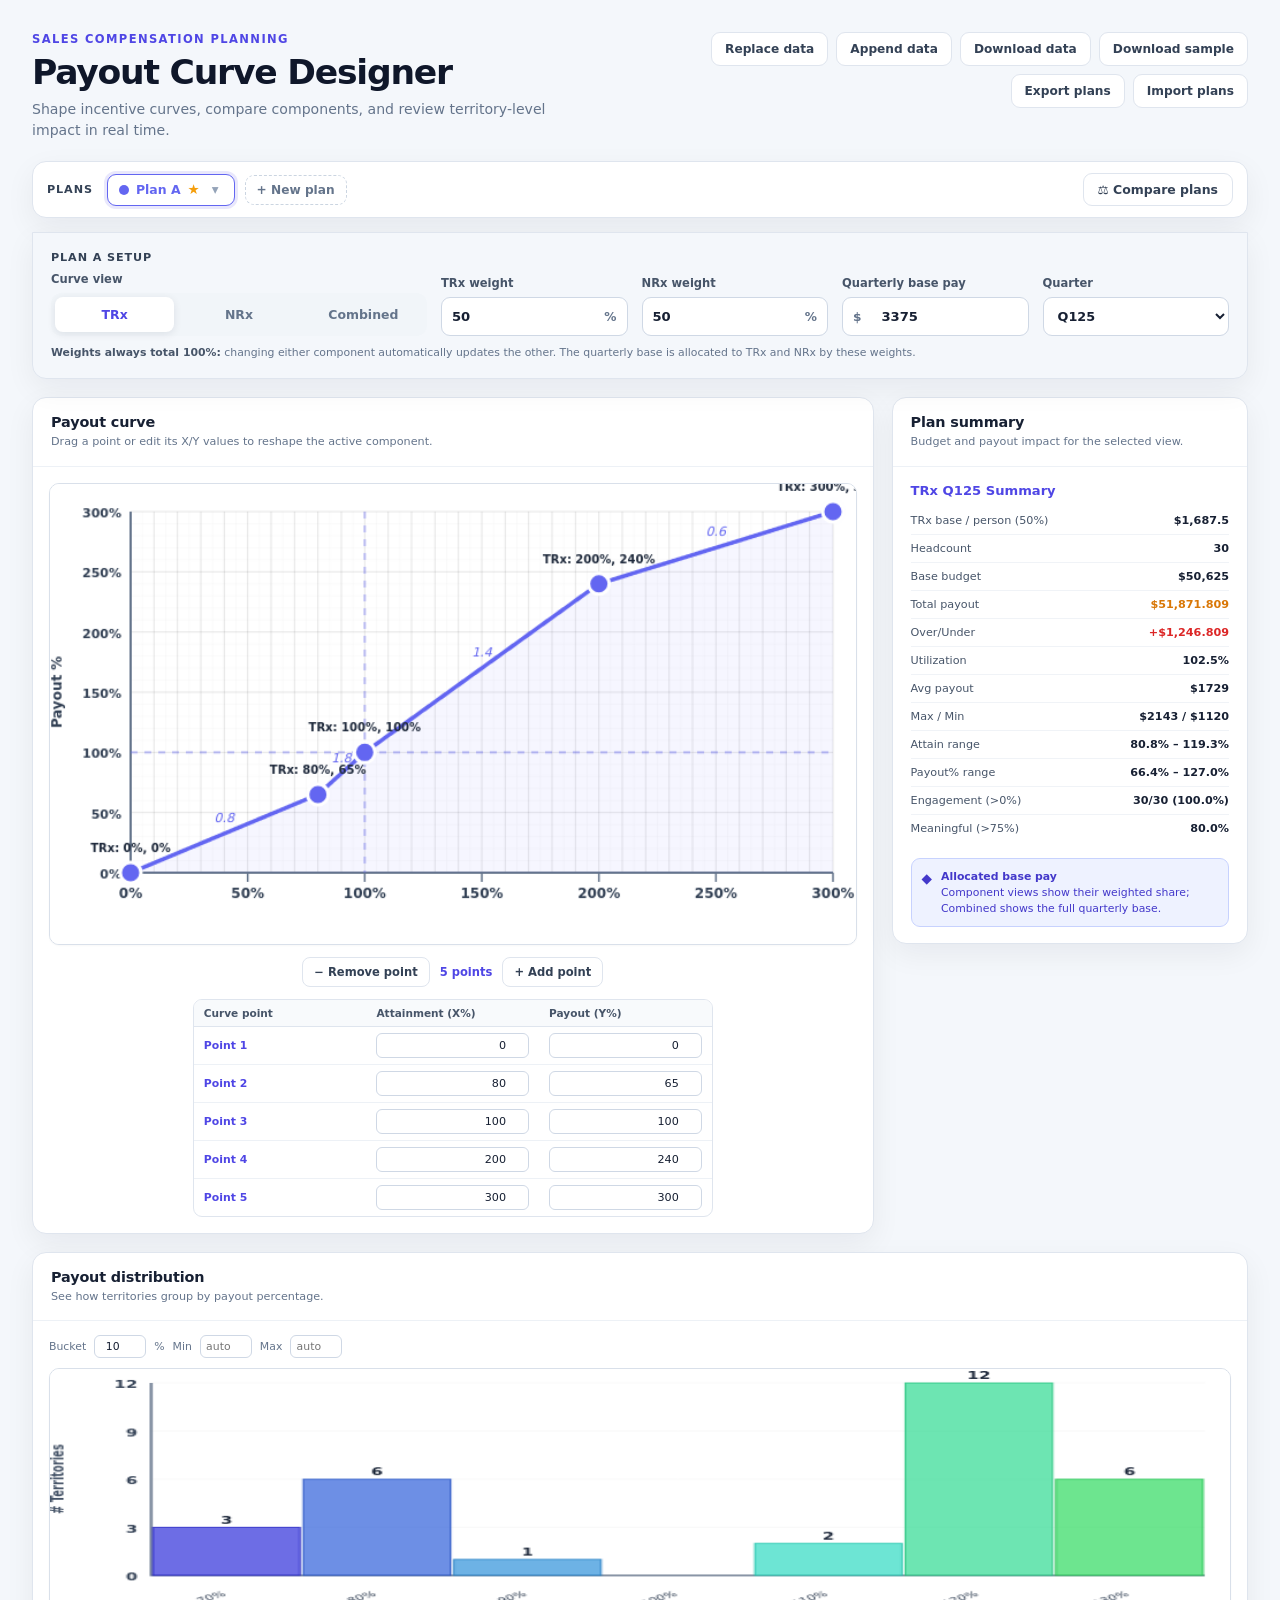
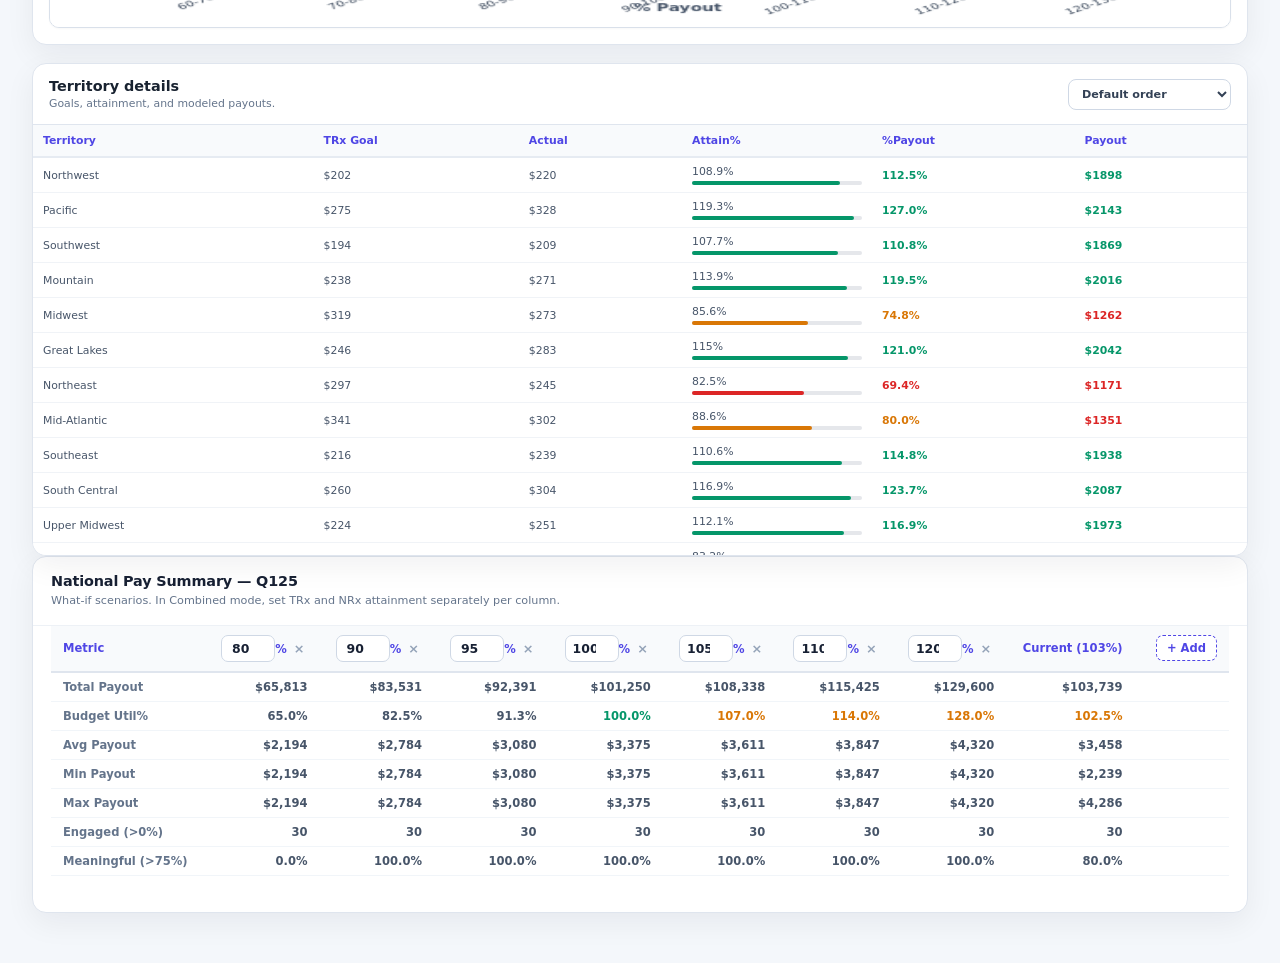
==== payout.html @ 964d9726 "Add Download data button to export current rows as TSV After adding Append data, users have no way t" ====
<!DOCTYPE html>
<html lang="en">
<head>
<meta charset="UTF-8">
<meta name="viewport" content="width=device-width, initial-scale=1.0">
<title>Sales Payout Curve</title>
<style>
  :root {
    --bg:#f4f7fb; --surface:#fff; --surface-soft:#f8fafc; --border:#dfe5ee;
    --text:#182230; --muted:#64748b; --primary:#4f46e5; --primary-dark:#4338ca;
    --primary-soft:#eef2ff; --green:#059669; --amber:#d97706; --red:#dc2626;
    --shadow:0 10px 30px rgba(15,23,42,0.06); --radius:14px;
  }
  * { margin:0; padding:0; box-sizing:border-box; }
  body { background:var(--bg); color:var(--text); font-family:Inter,ui-sans-serif,system-ui,-apple-system,sans-serif; min-height:100vh; }
  button, input, select { font:inherit; }
  button:focus-visible, input:focus-visible, select:focus-visible { outline:3px solid rgba(79,70,229,.2); outline-offset:2px; }
  .app-shell { max-width:1500px; margin:0 auto; padding:clamp(16px,2.5vw,36px); }
  .app-header { display:flex; align-items:flex-start; justify-content:space-between; gap:24px; margin-bottom:20px; }
  .eyebrow { color:var(--primary); font-size:.72rem; font-weight:800; letter-spacing:.12em; text-transform:uppercase; margin-bottom:7px; }
  h1 { color:#0f172a; font-size:clamp(1.55rem,2.7vw,2.25rem); line-height:1.1; letter-spacing:-.035em; }
  .sub { color:var(--muted); font-size:.88rem; margin-top:8px; line-height:1.5; }
  .data-actions { display:flex; align-items:center; gap:8px; flex-wrap:wrap; justify-content:flex-end; }
  .btn { border:1px solid var(--border); border-radius:9px; background:var(--surface); color:#334155; padding:9px 13px; cursor:pointer; font-size:.76rem; font-weight:700; transition:.18s ease; }
  .btn:hover { border-color:#b8c2d1; background:var(--surface-soft); transform:translateY(-1px); }
  #uploadInput { display:none; }

  .setup-card, .panel { background:var(--surface); border:1px solid var(--border); border-radius:var(--radius); box-shadow:var(--shadow); }
  .setup-card { padding:18px; margin-bottom:18px; position:sticky; top:0; z-index:100; background:var(--bg); border-radius:0 0 var(--radius) var(--radius); }
  .section-label { color:#334155; display:block; font-size:.7rem; font-weight:800; letter-spacing:.08em; text-transform:uppercase; margin-bottom:8px; }
  .setup-grid { display:grid; grid-template-columns:minmax(260px,1.25fr) repeat(4,minmax(120px,.62fr)); align-items:end; gap:14px; }
  .view-tabs { display:grid; grid-template-columns:repeat(3,1fr); gap:5px; padding:4px; border-radius:11px; background:#f1f5f9; }
  .view-tabs button { border:0; border-radius:8px; background:transparent; color:#64748b; cursor:pointer; padding:10px 12px; font-size:.78rem; font-weight:800; transition:.18s ease; }
  .view-tabs button:hover { color:#334155; background:rgba(255,255,255,.65); }
  .view-tabs button.active { background:var(--surface); color:var(--primary); box-shadow:0 2px 8px rgba(15,23,42,.09); }
  .field { display:flex; flex-direction:column; gap:7px; min-width:0; }
  .field label { color:#475569; font-size:.72rem; font-weight:700; }
  .input-shell { display:flex; align-items:center; min-height:39px; overflow:hidden; border:1px solid #cfd8e5; border-radius:9px; background:var(--surface); transition:.18s ease; }
  .input-shell:focus-within { border-color:var(--primary); box-shadow:0 0 0 3px rgba(79,70,229,.1); }
  .input-shell .prefix, .input-shell .suffix { color:#64748b; font-size:.76rem; font-weight:700; padding:0 10px; }
  .input-shell input { width:100%; min-width:0; border:0; outline:0; background:transparent; color:#172033; padding:9px 0 9px 10px; font-size:.82rem; font-weight:700; }
  .field select { min-height:39px; border:1px solid #cfd8e5; border-radius:9px; background:#fff; color:#172033; padding:8px 10px; cursor:pointer; font-size:.8rem; font-weight:700; }
  .field-hint { color:#64748b; display:block; font-size:.68rem; line-height:1.4; margin-top:9px; }
  .field-hint strong { color:#475569; }

  .workspace { display:grid; grid-template-columns:minmax(0,1.7fr) minmax(280px,.72fr); gap:18px; align-items:start; }
  .panel { overflow:hidden; }
  .panel-header { display:flex; justify-content:space-between; align-items:flex-start; gap:18px; padding:16px 18px; border-bottom:1px solid #edf1f6; }
  .panel-header h2 { color:#172033; font-size:.9rem; letter-spacing:-.01em; }
  .panel-header p { color:var(--muted); font-size:.7rem; line-height:1.4; margin-top:4px; }
  .curve-body { padding:16px; }
  canvas { border:1px solid #d9e0ea; border-radius:10px; background:#fff; display:block; width:100%; box-shadow:0 1px 2px rgba(15,23,42,.03); }
  #curve { aspect-ratio:700/400; height:auto; cursor:crosshair; }
  #histoCanvas { aspect-ratio:700/260; height:auto; min-height:260px; }
  .canvas-wrap { position:relative; }
  .dot-controls { display:flex; align-items:center; justify-content:center; gap:10px; margin-top:12px; }
  .dot-controls button { border:1px solid var(--border); border-radius:8px; background:#fff; color:#334155; cursor:pointer; padding:7px 11px; font-size:.72rem; font-weight:700; }
  .dot-controls button:hover { background:var(--surface-soft); border-color:#b8c2d1; }
  .dot-controls button:disabled { opacity:.4; cursor:not-allowed; }
  .dot-controls span { color:var(--primary); font-size:.72rem; font-weight:800; }
  .dot-inputs { max-width:520px; margin:12px auto 0; overflow:hidden; border:1px solid var(--border); border-radius:9px; }
  .points-table { width:100%; border-collapse:collapse; table-layout:fixed; white-space:normal; }
  .points-table th { position:static; border-bottom:1px solid var(--border); background:var(--surface-soft); color:#475569; padding:7px 10px; font-size:.66rem; text-align:left; }
  .points-table td { border-bottom:1px solid #edf1f6; padding:6px 10px; }
  .points-table tbody tr:last-child td { border-bottom:0; }
  .points-table tbody tr:hover td { background:#fafbff; }
  .points-table .idx { color:var(--primary); font-size:.68rem; font-weight:800; }
  .points-table input { width:100%; border:1px solid #cfd8e5; border-radius:6px; background:#fff; color:#172033; padding:5px 7px; text-align:right; font-size:.7rem; }

  .summary { padding:16px 18px; }
  .summary h3 { color:var(--primary); font-size:.82rem; margin-bottom:9px; }
  .stat-row { display:flex; justify-content:space-between; gap:16px; border-bottom:1px solid #f0f3f7; padding:7px 0; color:#475569; font-size:.7rem; }
  .stat-row:last-child { border-bottom:0; }
  .stat-row .val { color:#172033; font-weight:800; text-align:right; }
  .stat-row .val.good { color:var(--green); } .stat-row .val.warn { color:var(--amber); } .stat-row .val.bad { color:var(--red); }
  .fixed-pay-note { display:flex; gap:9px; align-items:flex-start; margin:0 18px 16px; padding:10px; border:1px solid #c7d2fe; border-radius:9px; background:var(--primary-soft); color:#4338ca; font-size:.68rem; line-height:1.45; }
  .fixed-pay-note span { font-size:.85rem; }

  .lower-grid { display:grid; grid-template-columns:1fr; gap:18px; margin-top:18px; }
  .histo-section { padding:14px 16px 16px; }
  .histo-header { display:flex; align-items:center; flex-wrap:wrap; gap:8px; margin-bottom:10px; color:var(--muted); font-size:.68rem; }
  .histo-header input { width:52px; border:1px solid #cfd8e5; border-radius:6px; background:#fff; color:#172033; padding:4px; text-align:center; font-size:.68rem; }
  .table-header-row { display:flex; align-items:center; justify-content:space-between; gap:16px; padding:14px 16px; border-bottom:1px solid var(--border); }
  .table-header-row h2 { font-size:.9rem; }
  .table-header-row p { color:var(--muted); font-size:.68rem; margin-top:3px; }
  .table-header-row select { border:1px solid #cfd8e5; border-radius:8px; background:#fff; color:#334155; cursor:pointer; padding:7px 9px; font-size:.7rem; font-weight:700; }
  .table-wrap { max-height:430px; overflow:auto; background:#fff; }
  table { width:100%; border-collapse:collapse; font-size:.68rem; white-space:nowrap; }
  th { position:sticky; top:0; z-index:1; border-bottom:2px solid #e6ebf2; background:#f8fafc; color:#4f46e5; padding:9px 10px; text-align:left; font-size:.68rem; font-weight:800; }
  td { border-bottom:1px solid #f0f3f7; color:#475569; padding:7px 10px; }
  tr:hover td { background:#f8fafc; }
  .attainment-bar { height:4px; border-radius:2px; background:#e5e7eb; margin-top:3px; }
  .attainment-fill { height:100%; border-radius:2px; transition:width .3s; }
  .att-good { background:var(--green); } .att-ok { background:var(--amber); } .att-bad { background:var(--red); }

  #hoverInfo, #histoTip { position:absolute; display:none; pointer-events:none; z-index:10; border:1px solid #6366f1; border-radius:7px; background:rgba(30,41,59,.96); color:#f1f5f9; padding:6px 10px; font-size:.68rem; line-height:1.45; }
  #hoverInfo { white-space:nowrap; }
  #histoTip { max-width:240px; }

  @media (max-width:1050px) {
    .setup-grid { grid-template-columns:repeat(4,1fr); }
    .view-field { grid-column:1/-1; }
    .workspace { grid-template-columns:1fr; }
    .summary-panel { display:grid; grid-template-columns:1fr 1fr; }
    .summary-panel .panel-header { grid-column:1/-1; }
    .fixed-pay-note { margin-top:16px; }
    .lower-grid { grid-template-columns:1fr; }
  }
  @media (max-width:700px) {
    .app-shell { padding:14px; }
    .app-header { flex-direction:column; }
    .data-actions { justify-content:flex-start; }
    .setup-grid { grid-template-columns:1fr 1fr; }
    .view-field, .base-field { grid-column:1/-1; }
    .summary-panel { display:block; }
    .panel-header { padding:14px; }
    .curve-body { padding:10px; }
    .table-header-row { align-items:flex-start; flex-direction:column; }
  }
  /* National Pay Summary */
  .nps-panel { margin-bottom:18px; }
  .nps-panel .nps-table { width:100%; border-collapse:collapse; font-size:.72rem; }
  .nps-panel .nps-table th { background:var(--surface-soft); padding:9px 12px; color:var(--primary); font-weight:800; font-size:.72rem; border-bottom:2px solid var(--border); text-align:right; white-space:nowrap; }
  .nps-panel .nps-table th:first-child { text-align:left; }
  .nps-panel .nps-table th .nps-attainment-val { width:54px; border:1px solid #cfd8e5; border-radius:7px; background:var(--surface); color:#172033; padding:5px 7px; font-size:.78rem; text-align:center; font-weight:700; }
  .nps-panel .nps-table th .nps-attainment-val:focus { outline:none; border-color:var(--primary); box-shadow:0 0 0 3px rgba(79,70,229,.1); }
  .nps-panel .nps-table th .nps-remove { background:none; border:none; color:#94a3b8; cursor:pointer; font-size:.8rem; padding:0 3px; line-height:1; }
  .nps-panel .nps-table th .nps-remove:hover { color:var(--red); }
  .nps-panel .nps-table .nps-add { border:1px dashed var(--primary); border-radius:7px; background:var(--surface); color:var(--primary); padding:5px 10px; cursor:pointer; font-size:.72rem; font-weight:800; margin-left:6px; }
  .nps-panel .nps-table .nps-add:hover { background:var(--primary-soft); }
  .nps-panel .nps-table td { padding:7px 12px; border-bottom:1px solid #f1f5f9; text-align:right; font-weight:700; font-size:.72rem; }
  .nps-panel .nps-table td:first-child { text-align:left; font-weight:700; color:var(--muted); }
  .nps-panel .nps-table tr:hover td { background:var(--surface-soft); }
  .nps-panel .nps-table .good { color:var(--green); } .nps-panel .nps-table .warn { color:var(--amber); } .nps-panel .nps-table .bad { color:var(--red); }

  /* Plans bar */
  .plans-bar { display:flex; align-items:center; justify-content:space-between; gap:14px; margin-bottom:14px; padding:11px 14px; background:var(--surface); border:1px solid var(--border); border-radius:var(--radius); box-shadow:var(--shadow); flex-wrap:wrap; }
  .plans-tabs-wrap { display:flex; align-items:center; gap:10px; flex-wrap:wrap; flex:1; min-width:0; }
  .plans-tabs-wrap > .section-label { margin:0 4px 0 0; }
  .plan-tabs { display:flex; align-items:center; gap:8px; flex-wrap:wrap; }
  .plan-tab { display:inline-flex; align-items:center; gap:7px; padding:7px 11px; border:1.5px solid var(--border); border-radius:9px; background:var(--surface); cursor:pointer; transition:.15s ease; font-size:.78rem; font-weight:700; color:#475569; position:relative; }
  .plan-tab:hover { border-color:#b8c2d1; background:var(--surface-soft); }
  .plan-tab.active { border-color:var(--plan-color, var(--primary)); color:var(--plan-color, var(--primary)); background:#fff; box-shadow:0 0 0 3px rgba(79,70,229,.12); }
  .plan-tab .plan-color-dot { display:inline-block; width:10px; height:10px; border-radius:50%; background:var(--plan-color, var(--primary)); flex-shrink:0; }
  .plan-tab .plan-baseline-badge { color:#f59e0b; font-size:.85rem; line-height:1; margin-right:1px; }
  .plan-tab .plan-menu-btn { border:0; background:transparent; color:#94a3b8; cursor:pointer; padding:1px 4px; font-size:.85rem; line-height:1; border-radius:4px; }
  .plan-tab .plan-menu-btn:hover { color:#334155; background:rgba(0,0,0,0.06); }
  .btn-add-plan { padding:7px 11px; border:1.5px dashed #cbd5e1; background:transparent; color:#64748b; border-radius:9px; cursor:pointer; font-size:.76rem; font-weight:700; transition:.15s ease; }
  .btn-add-plan:hover:not(:disabled) { border-color:var(--primary); color:var(--primary); background:var(--primary-soft); }
  .btn-add-plan:disabled { opacity:.4; cursor:not-allowed; }
  .btn-compare { display:inline-flex; align-items:center; gap:6px; padding:8px 14px; border:1.5px solid var(--border); border-radius:9px; background:var(--surface); color:#334155; cursor:pointer; font-size:.78rem; font-weight:800; transition:.15s ease; }
  .btn-compare:hover { border-color:#b8c2d1; }
  .btn-compare.active { border-color:var(--primary); color:#fff; background:var(--primary); }
  .btn-compare.active:hover { background:var(--primary-dark); }

  /* Plan menu popup */
  .plan-menu { position:absolute; min-width:180px; background:#fff; border:1px solid var(--border); border-radius:9px; box-shadow:0 12px 32px rgba(15,23,42,.18); padding:5px; z-index:200; }
  .plan-menu button { display:block; width:100%; text-align:left; border:0; background:transparent; padding:8px 11px; border-radius:6px; cursor:pointer; font-size:.76rem; font-weight:600; color:#334155; }
  .plan-menu button:hover:not(:disabled) { background:var(--primary-soft); color:var(--primary); }
  .plan-menu button:disabled { opacity:.4; cursor:not-allowed; }
  .plan-menu button.danger:hover:not(:disabled) { background:#fee2e2; color:var(--red); }

  /* Compare mode */
  body.compare-mode .dot-controls,
  body.compare-mode .dot-inputs { display:none !important; }
  body.compare-mode #curve { cursor:default; }

  /* Per-plan NPS blocks (compare mode) */
  .nps-plan-block { margin-top:14px; padding-top:14px; border-top:1px dashed #e5e7eb; }
  .nps-plan-block:first-child { margin-top:4px; padding-top:4px; border-top:0; }
  .nps-plan-title { display:flex; align-items:center; gap:8px; font-size:.8rem; font-weight:800; color:#172033; margin-bottom:8px; padding:0 2px; }
  .nps-plan-title .nps-plan-color { width:11px; height:11px; border-radius:50%; }
  .nps-plan-title .nps-plan-baseline { color:#f59e0b; font-size:.85rem; }

  .summary-multi { display:grid; gap:14px; padding:16px 18px; }
  .summary-multi.cols-2 { grid-template-columns:1fr 1fr; }
  .summary-multi.cols-3 { grid-template-columns:repeat(3,1fr); }
  .summary-card { border:1px solid var(--border); border-radius:9px; padding:12px 13px; background:var(--surface-soft); }
  .summary-card.baseline { background:#fffbeb; border-color:#fde68a; }
  .summary-card h4 { display:flex; align-items:center; gap:6px; font-size:.78rem; font-weight:800; margin-bottom:9px; color:#172033; }
  .summary-card .card-color-dot { display:inline-block; width:9px; height:9px; border-radius:50%; }
  .summary-card .baseline-mark { color:#f59e0b; font-size:.7rem; }
  .summary-card .stat-row { padding:5px 0; font-size:.66rem; gap:10px; }
  .summary-card .stat-row .val { font-size:.7rem; }
  .summary-card .delta-line { margin-top:8px; padding-top:7px; border-top:1px dashed #e5e7eb; font-size:.65rem; color:#64748b; }
  .summary-card .delta-line .delta-val { font-weight:800; }
  .summary-card .delta-line .delta-val.up { color:var(--red); }
  .summary-card .delta-line .delta-val.down { color:var(--green); }

  .histo-multiples { display:grid; gap:14px; }
  .histo-multiples.cols-2 { grid-template-columns:1fr 1fr; }
  .histo-multiples.cols-3 { grid-template-columns:repeat(3,1fr); }
  .histo-multiple { display:flex; flex-direction:column; gap:6px; }
  .histo-multiple-title { display:flex; align-items:center; gap:6px; font-size:.7rem; font-weight:800; color:#334155; }
  .histo-multiple-title .mini-dot { width:8px; height:8px; border-radius:50%; }
  .histo-multiple-title .baseline-mark { color:#f59e0b; }
  .histo-multiple canvas { width:100%; border:1px solid #d9e0ea; border-radius:8px; background:#fff; display:block; }

  .delta-cell { font-weight:800; }
  .delta-cell.up { color:var(--red); }
  .delta-cell.down { color:var(--green); }
  .delta-cell.zero { color:#94a3b8; }

  @media (max-width:900px) {
    .summary-multi.cols-3, .summary-multi.cols-2 { grid-template-columns:1fr; }
    .histo-multiples.cols-3, .histo-multiples.cols-2 { grid-template-columns:1fr; }
  }
</style>
</head>
<body>
<div class="app-shell">
  <header class="app-header">
    <div>
      <div class="eyebrow">Sales compensation planning</div>
      <h1>Payout Curve Designer</h1>
      <p class="sub">Shape incentive curves, compare components, and review territory-level impact in real time.</p>
    </div>
    <div class="data-actions" aria-label="Data actions">
      <button class="btn" onclick="document.getElementById('uploadInput').click()" title="REPLACE all current rows with the file's rows">Replace data</button>
      <button class="btn" onclick="document.getElementById('appendInput').click()" title="APPEND new rows; duplicates by territory+quarter overwrite existing">Append data</button>
      <button class="btn" onclick="downloadData()" title="Download the currently loaded territory data as TSV">Download data</button>
      <button class="btn" onclick="downloadSample()">Download sample</button>
      <button class="btn" onclick="exportAllPlans()" title="Download all plans as JSON">Export plans</button>
      <button class="btn" onclick="document.getElementById('plansImportInput').click()" title="Replace plans from a JSON file">Import plans</button>
      <input type="file" id="uploadInput" accept=".txt,.csv,.json" onchange="uploadData(event)">
      <input type="file" id="appendInput" accept=".txt,.csv,.json" onchange="uploadData(event, true)" style="display:none">
      <input type="file" id="plansImportInput" accept=".json" onchange="importAllPlans(event)" style="display:none">
    </div>
  </header>

  <section class="plans-bar" aria-label="Plans">
    <div class="plans-tabs-wrap">
      <span class="section-label">Plans</span>
      <div class="plan-tabs" id="planTabs" role="tablist"></div>
      <button id="addPlanBtn" class="btn-add-plan" onclick="addPlan()">+ New plan</button>
    </div>
    <div class="plans-actions">
      <button id="compareBtn" class="btn-compare" onclick="toggleCompare()" aria-pressed="false">⚖ Compare plans</button>
    </div>
  </section>

  <section class="setup-card" aria-labelledby="setupHeading">
    <span class="section-label" id="setupHeading">Plan setup</span>
    <div class="setup-grid">
      <div class="field view-field">
        <label>Curve view</label>
        <div class="view-tabs" role="tablist" aria-label="Curve component">
          <button id="btnTRx" class="active" role="tab" aria-selected="true" onclick="setComponent('trx')">TRx</button>
          <button id="btnNRx" role="tab" aria-selected="false" onclick="setComponent('nrx')">NRx</button>
          <button id="btnCombined" role="tab" aria-selected="false" onclick="setComponent('combined')">Combined</button>
        </div>
      </div>
      <div class="field">
        <label for="trxWeight">TRx weight</label>
        <div class="input-shell"><input type="number" id="trxWeight" value="50" min="0" max="100" step="1" oninput="syncComponentWeights('trx')"><span class="suffix">%</span></div>
      </div>
      <div class="field">
        <label for="nrxWeight">NRx weight</label>
        <div class="input-shell"><input type="number" id="nrxWeight" value="50" min="0" max="100" step="1" oninput="syncComponentWeights('nrx')"><span class="suffix">%</span></div>
      </div>
      <div class="field base-field">
        <label for="basePay">Quarterly base pay</label>
        <div class="input-shell"><span class="prefix">$</span><input type="number" id="basePay" value="3375" min="0" step="100" onchange="onBasePayChange()"></div>
      </div>
      <div class="field">
        <label for="quarterSelect">Quarter</label>
        <select id="quarterSelect" onchange="renderAll()">
          <option value="Q125">Q1 2025</option><option value="Q225">Q2 2025</option>
          <option value="Q325">Q3 2025</option><option value="Q425">Q4 2025</option>
        </select>
      </div>
    </div>
    <span class="field-hint"><strong>Weights always total 100%:</strong> changing either component automatically updates the other. The quarterly base is allocated to TRx and NRx by these weights.</span>
  </section>

  <main>
    <div class="workspace">
      <section class="panel" aria-labelledby="curveHeading">
        <div class="panel-header">
          <div><h2 id="curveHeading">Payout curve</h2><p>Drag a point or edit its X/Y values to reshape the active component.</p></div>
        </div>
        <div class="curve-body">
          <div class="canvas-wrap"><canvas id="curve" width="700" height="400"></canvas><div id="hoverInfo"></div></div>
          <div class="dot-controls">
            <button onclick="removeDot()" id="btnRemove">− Remove point</button>
            <span id="dotCount">5 points</span>
            <button onclick="addDot()" id="btnAdd">+ Add point</button>
          </div>
          <div class="dot-inputs" id="dotInputs"></div>
        </div>
      </section>

      <aside class="panel summary-panel" aria-labelledby="summaryHeading">
        <div class="panel-header"><div><h2 id="summaryHeading">Plan summary</h2><p>Budget and payout impact for the selected view.</p></div></div>
        <div class="summary" id="summary"></div>
        <div class="fixed-pay-note"><span>◆</span><div><strong>Allocated base pay</strong><br>Component views show their weighted share; Combined shows the full quarterly base.</div></div>
      </aside>
    </div>

    <div class="lower-grid">
      <section class="panel" aria-labelledby="distributionHeading">
        <div class="panel-header"><div><h2 id="distributionHeading">Payout distribution</h2><p>See how territories group by payout percentage.</p></div></div>
        <div class="histo-section">
          <div class="histo-header">
            <span>Bucket</span><input type="number" id="bucketSize" value="10" min="1" max="50" step="1" onchange="drawHistogram()"><span>%</span>
            <span>Min</span><input type="number" id="hMin" value="" min="0" max="300" step="5" onchange="drawHistogram()" placeholder="auto">
            <span>Max</span><input type="number" id="hMax" value="" min="0" max="300" step="5" onchange="drawHistogram()" placeholder="auto">
          </div>
          <div class="histo-canvas-area" style="position:relative">
            <div id="histoContainer"><canvas id="histoCanvas" width="700" height="260"></canvas></div>
            <div id="histoTip"></div>
          </div>
        </div>
      </section>

      <section class="panel" aria-labelledby="territoryHeading">
        <div class="table-header-row">
          <div><h2 id="territoryHeading">Territory details</h2><p>Goals, attainment, and modeled payouts.</p></div>
          <select id="payoutSort" aria-label="Sort territories" onchange="applySort()">
            <option value="">Default order</option><option value="desc">Payout: high to low</option><option value="asc">Payout: low to high</option>
          </select>
        </div>
        <div class="table-wrap"><table><thead id="thead"></thead><tbody id="tbody"></tbody></table></div>
      </section>
    </div>
  </main>

  <section class="panel nps-panel" id="npsSection" style="display:none" aria-labelledby="npsHeading">
    <div class="panel-header"><div><h2 id="npsHeading">National Pay Summary — <span id="npsQuarter"></span></h2><p>What-if scenarios. In Combined mode, set TRx and NRx attainment separately per column.</p></div></div>
    <div style="overflow-x:auto;padding:0 18px 18px"><table class="nps-table" id="npsTable"></table></div>
    <div id="npsMulti" style="padding:0 18px 18px"></div>
  </section>
</div>

<script>
// ── Data ──
let quarterlyData = []; // [{territory, quarter, trxGoal, trxActual, nrxGoal, nrxActual}]
let payoutSortState = '';
let componentMode = 'trx';
let compareMode = false;

const MAX_X = 300, MAX_Y = 300;
const BASE_ANNUAL = 13500;
const DEFAULT_BASE_PAY_Q = BASE_ANNUAL / 4;
const STORAGE_KEY = 'pharma-payout-plans-v1';
const MAX_PLANS = 3;
const PLAN_COLORS = ['#6366f1', '#0ea5e9', '#f59e0b'];

// ── Plans data model ──
// Each plan: { id, name, color, trxPoints, nrxPoints, trxWeight, nrxWeight, basePay }
let plans = [];
let activePlanId = null;
let baselinePlanId = null;

function uid() { return 'p_' + Math.random().toString(36).slice(2, 9); }

function defaultTrxPoints() {
  return [{x:0,y:0},{x:80,y:65},{x:100,y:100},{x:200,y:240},{x:300,y:300}];
}
function defaultNrxPoints() {
  return [{x:0,y:0},{x:80,y:55},{x:100,y:100},{x:200,y:250},{x:300,y:300}];
}
function clonePoints(pts) { return pts.map(p => ({x:p.x, y:p.y})); }

function createPlan(name, colorIdx, template) {
  return {
    id: uid(),
    name,
    color: PLAN_COLORS[colorIdx % PLAN_COLORS.length],
    trxPoints: template ? clonePoints(template.trxPoints) : defaultTrxPoints(),
    nrxPoints: template ? clonePoints(template.nrxPoints) : defaultNrxPoints(),
    trxWeight: template ? template.trxWeight : 50,
    nrxWeight: template ? template.nrxWeight : 50,
    basePay:   template ? template.basePay   : 3375
  };
}

function getActivePlan() { return plans.find(p => p.id === activePlanId) || plans[0]; }
function getPlanById(id) { return plans.find(p => p.id === id); }
function getBaselinePlan() { return plans.find(p => p.id === baselinePlanId) || plans[0]; }
function getDisplayPlans() { return compareMode ? plans : [getActivePlan()]; }

// ── Persistence ──
function savePlans() {
  try {
    localStorage.setItem(STORAGE_KEY, JSON.stringify({
      version: 1,
      plans, activePlanId, baselinePlanId, compareMode, componentMode
    }));
  } catch (e) { /* localStorage may be disabled or full — ignore */ }
}
function loadPlans() {
  try {
    const raw = localStorage.getItem(STORAGE_KEY);
    if (!raw) return false;
    const data = JSON.parse(raw);
    if (!data.plans || !Array.isArray(data.plans) || !data.plans.length) return false;
    plans = data.plans.slice(0, MAX_PLANS).map((p, i) => ({
      id: p.id || uid(),
      name: typeof p.name === 'string' ? p.name : 'Plan ' + String.fromCharCode(65 + i),
      color: p.color || PLAN_COLORS[i % PLAN_COLORS.length],
      trxPoints: Array.isArray(p.trxPoints) && p.trxPoints.length >= 2 ? clonePoints(p.trxPoints) : defaultTrxPoints(),
      nrxPoints: Array.isArray(p.nrxPoints) && p.nrxPoints.length >= 2 ? clonePoints(p.nrxPoints) : defaultNrxPoints(),
      trxWeight: Number.isFinite(p.trxWeight) ? p.trxWeight : 50,
      nrxWeight: Number.isFinite(p.nrxWeight) ? p.nrxWeight : 50,
      basePay:   Number.isFinite(p.basePay)   ? p.basePay   : 3375
    }));
    activePlanId = getPlanById(data.activePlanId) ? data.activePlanId : plans[0].id;
    baselinePlanId = getPlanById(data.baselinePlanId) ? data.baselinePlanId : plans[0].id;
    compareMode = !!data.compareMode;
    if (typeof data.componentMode === 'string' && ['trx','nrx','combined'].includes(data.componentMode)) {
      componentMode = data.componentMode;
    }
    return true;
  } catch (e) { return false; }
}

// ── Plan operations ──
function addPlan() {
  if (plans.length >= MAX_PLANS) return;
  const next = String.fromCharCode(65 + plans.length);
  const newPlan = createPlan('Plan ' + next, plans.length, getActivePlan());
  plans.push(newPlan);
  activePlanId = newPlan.id;
  syncInputsFromActivePlan();
  renderPlanTabs();
  applyComponentTabState();
  updateUI();
  savePlans();
}

function deletePlan(id) {
  if (plans.length <= 1) return;
  const plan = getPlanById(id);
  if (!plan) return;
  if (!confirm('Delete "' + plan.name + '"? This cannot be undone.')) return;
  plans = plans.filter(p => p.id !== id);
  if (activePlanId === id) activePlanId = plans[0].id;
  if (baselinePlanId === id) baselinePlanId = plans[0].id;
  syncInputsFromActivePlan();
  renderPlanTabs();
  updateUI();
  savePlans();
}

function renamePlan(id) {
  const plan = getPlanById(id);
  if (!plan) return;
  const name = prompt('Rename plan', plan.name);
  if (!name || !name.trim()) return;
  plan.name = name.trim().slice(0, 30);
  renderPlanTabs();
  updateUI();
  savePlans();
}

function setBaselinePlan(id) {
  if (!getPlanById(id)) return;
  baselinePlanId = id;
  renderPlanTabs();
  if (compareMode) updateUI();
  savePlans();
}

function setActivePlan(id) {
  if (!getPlanById(id) || id === activePlanId) {
    if (id === activePlanId) renderPlanTabs();
    return;
  }
  activePlanId = id;
  syncInputsFromActivePlan();
  renderPlanTabs();
  updateUI();
  savePlans();
}

function toggleCompare() {
  if (plans.length < 2 && !compareMode) {
    alert('Add at least 2 plans to compare.');
    return;
  }
  compareMode = !compareMode;
  document.body.classList.toggle('compare-mode', compareMode);
  const btn = document.getElementById('compareBtn');
  btn.classList.toggle('active', compareMode);
  btn.setAttribute('aria-pressed', String(compareMode));
  btn.textContent = compareMode ? '⚖ Exit compare' : '⚖ Compare plans';
  updateUI();
  savePlans();
}

function syncInputsFromActivePlan() {
  const p = getActivePlan();
  document.getElementById('trxWeight').value = p.trxWeight;
  document.getElementById('nrxWeight').value = p.nrxWeight;
  document.getElementById('basePay').value = p.basePay;
  document.getElementById('setupHeading').textContent = p.name + ' setup';
}

function persistInputsToActivePlan() {
  const p = getActivePlan();
  const t = Number(document.getElementById('trxWeight').value);
  const n = Number(document.getElementById('nrxWeight').value);
  const b = Number(document.getElementById('basePay').value);
  if (Number.isFinite(t)) p.trxWeight = Math.min(100, Math.max(0, t));
  if (Number.isFinite(n)) p.nrxWeight = Math.min(100, Math.max(0, n));
  if (Number.isFinite(b) && b >= 0) p.basePay = b;
}

function escapeHtml(s) { return String(s).replace(/[&<>"']/g, m => ({'&':'&amp;','<':'&lt;','>':'&gt;','"':'&quot;',"'":'&#39;'}[m])); }

function renderPlanTabs() {
  const wrap = document.getElementById('planTabs');
  if (!wrap) return;
  wrap.innerHTML = plans.map(p => `
    <div class="plan-tab ${p.id === activePlanId ? 'active' : ''}" 
         style="--plan-color:${p.color}"
         role="tab" aria-selected="${p.id === activePlanId}"
         onclick="setActivePlan('${p.id}')">
      <span class="plan-color-dot"></span>
      <span class="plan-name">${escapeHtml(p.name)}</span>
      ${p.id === baselinePlanId ? '<span class="plan-baseline-badge" title="Baseline plan">★</span>' : ''}
      <button class="plan-menu-btn" aria-label="Plan options" onclick="event.stopPropagation();showPlanMenu('${p.id}', this)">▾</button>
    </div>
  `).join('');
  document.getElementById('addPlanBtn').disabled = plans.length >= MAX_PLANS;
  const compareBtn = document.getElementById('compareBtn');
  if (compareBtn) compareBtn.disabled = plans.length < 2 && !compareMode;
}

function showPlanMenu(planId, btn) {
  closePlanMenu();
  const plan = getPlanById(planId);
  if (!plan) return;
  const menu = document.createElement('div');
  menu.className = 'plan-menu';
  const isBaseline = planId === baselinePlanId;
  const canDelete = plans.length > 1;
  menu.innerHTML = `
    <button onclick="renamePlan('${planId}');closePlanMenu()">Rename…</button>
    <button onclick="setBaselinePlan('${planId}');closePlanMenu()" ${isBaseline ? 'disabled' : ''}>${isBaseline ? '★ Baseline' : 'Set as baseline'}</button>
    <button onclick="deletePlan('${planId}');closePlanMenu()" class="danger" ${canDelete ? '' : 'disabled'}>Delete plan</button>
  `;
  document.body.appendChild(menu);
  const rect = btn.getBoundingClientRect();
  menu.style.left = (rect.left + window.scrollX - 120) + 'px';
  menu.style.top  = (rect.bottom + window.scrollY + 4) + 'px';
  setTimeout(() => document.addEventListener('click', closePlanMenu, { once: true }), 0);
}

function closePlanMenu() {
  document.querySelectorAll('.plan-menu').forEach(m => m.remove());
}

function applyComponentTabState() {
  document.getElementById('btnTRx').className = componentMode === 'trx' ? 'active' : '';
  document.getElementById('btnNRx').className = componentMode === 'nrx' ? 'active' : '';
  document.getElementById('btnCombined').className = componentMode === 'combined' ? 'active' : '';
  const ids = {trx:'btnTRx', nrx:'btnNRx', combined:'btnCombined'};
  Object.entries(ids).forEach(([m, id]) => {
    document.getElementById(id).setAttribute('aria-selected', String(m === componentMode));
  });
}

function getEffectiveBasePay() {
  const value = Number(document.getElementById('basePay').value);
  return Number.isFinite(value) && value >= 0 ? value : DEFAULT_BASE_PAY_Q;
}

function getComponentWeight(id) {
  const value = Number(document.getElementById(id).value);
  return Number.isFinite(value) ? Math.min(100, Math.max(0, value)) / 100 : 0.5;
}

function onBasePayChange() {
  persistInputsToActivePlan();
  savePlans();
  renderAll();
}

function syncComponentWeights(changedComponent) {
  const changedInput = document.getElementById(changedComponent + 'Weight');
  if (changedInput.value === '') return;
  const changedWeight = Math.min(100, Math.max(0, Number(changedInput.value)));
  if (!Number.isFinite(changedWeight)) return;
  const otherInput = document.getElementById(changedComponent === 'trx' ? 'nrxWeight' : 'trxWeight');
  changedInput.value = changedWeight;
  otherInput.value = 100 - changedWeight;
  persistInputsToActivePlan();
  savePlans();
  renderAll();
}
function seededRandom(seed) {
  let s = seed;
  return function() { s = (s * 16807 + 0) % 2147483647; return (s - 1) / 2147483646; };
}

function generateFallbackData() {
  const names = ['Northwest','Pacific','Southwest','Mountain','Midwest','Great Lakes','Northeast','Mid-Atlantic','Southeast','South Central','Upper Midwest','New England','Plains','Rockies','Gulf Coast','Central Valley','Cascadia','Sunbelt','Rust Belt','Tidewater','Delta','Heartland','Coastal','Frontier','Bay Area','Capital','Lone Star','Bluegrass','Evergreen','Appalachia'];
  const quarters = ['Q125','Q225','Q325','Q425'];
  const out = [];
  names.forEach((name,i) => {
    const rng = seededRandom(i * 137 + 500);
    const baseGoal = 800 + rng() * 800;
    quarters.forEach((q,qIdx) => {
      const qw = [0.22,0.24,0.27,0.27][qIdx];
      const trxGoal = Math.round(baseGoal * qw);
      const trxActual = Math.round(trxGoal * (0.8 + rng() * 0.4));
      const nrxGoal = Math.round(baseGoal * qw * (0.7 + rng() * 0.5));
      const nrxActual = Math.round(nrxGoal * (0.75 + rng() * 0.5));
      out.push({ territory:name, quarter:q, trxGoal, trxActual, nrxGoal, nrxActual });
    });
  });
  return out;
}

// Load territory data; render once data is in.
fetch('./territories.json').then(r=>r.json()).then(territories=>{
  quarterlyData = [];
  const quarters = ['Q125','Q225','Q325','Q425'];
  territories.forEach((t,i) => {
    const rng = seededRandom(t.goal * 100 + i + 500);
    const qWeights = [0.22, 0.24, 0.27, 0.27];
    quarters.forEach((q,qIdx) => {
      const trxGoal = Math.round(t.goal * qWeights[qIdx]);
      const trxActual = Math.round(trxGoal * (0.8 + rng() * 0.4));
      const nrxGoal = Math.round(t.goal * qWeights[qIdx] * (0.7 + rng() * 0.5));
      const nrxActual = Math.round(nrxGoal * (0.75 + rng() * 0.5));
      quarterlyData.push({ territory:t.territory, quarter:q, trxGoal, trxActual, nrxGoal, nrxActual });
    });
  });
  updateUI();
}).catch(() => {
  quarterlyData = generateFallbackData();
  updateUI();
});

function bootApp() {
  const restored = loadPlans();
  if (!restored) {
    plans = [createPlan('Plan A', 0)];
    activePlanId = plans[0].id;
    baselinePlanId = plans[0].id;
  }
  if (compareMode) {
    document.body.classList.add('compare-mode');
    const btn = document.getElementById('compareBtn');
    btn.classList.add('active');
    btn.setAttribute('aria-pressed', 'true');
    btn.textContent = '⚖ Exit compare';
  }
  syncInputsFromActivePlan();
  applyComponentTabState();
  renderPlanTabs();
  drawCurve();
  buildInputs();
}

// ── Canvas ──
const canvas = document.getElementById('curve');
const ctx = canvas.getContext('2d');
const hoverInfo = document.getElementById('hoverInfo');
const W=700, H=400;
const dpr = Math.min(window.devicePixelRatio || 1, 2);
canvas.width = W * dpr; canvas.height = H * dpr; ctx.scale(dpr, dpr);
let dragging = -1;
let draggingSet = null; // 'trx' | 'nrx'
const PAD = {l:70, r:20, t:24, b:62};
const PW = W-PAD.l-PAD.r, PH = H-PAD.t-PAD.b;

function toScreen(p) { return {x:PAD.l+(p.x/MAX_X)*PW, y:PAD.t+PH-(p.y/MAX_Y)*PH}; }
function toWorld(s) { return {x:((s.x-PAD.l)/PW)*MAX_X, y:(1-(s.y-PAD.t)/PH)*MAX_Y}; }

function activePoints() {
  const p = getActivePlan();
  return componentMode === 'nrx' ? p.nrxPoints : p.trxPoints;
}

function addDot() {
  if (compareMode) return;
  const pts = activePoints();
  let maxGap = 0, bestIdx = 0;
  for (let i = 0; i < pts.length - 1; i++) {
    const gap = pts[i+1].x - pts[i].x;
    if (gap > maxGap) { maxGap = gap; bestIdx = i; }
  }
  const newX = Math.round((pts[bestIdx].x + pts[bestIdx+1].x) / 2);
  const newY = Math.round((pts[bestIdx].y + pts[bestIdx+1].y) / 2);
  pts.splice(bestIdx + 1, 0, {x: newX, y: newY});
  savePlans();
  updateUI();
}

function removeDot() {
  if (compareMode) return;
  const pts = activePoints();
  if (pts.length <= 2) return;
  const mid = Math.floor((pts.length - 1) / 2);
  pts.splice(mid, 1);
  savePlans();
  updateUI();
}

function updateDotFromInput(idx, field, value) {
  const pts = activePoints();
  const v = parseFloat(value);
  if (isNaN(v)) return;
  let clamped = Math.round(v);
  if (field === 'x') {
    clamped = Math.max(0, Math.min(MAX_X, clamped));
    if (idx > 0 && clamped <= pts[idx-1].x) clamped = pts[idx-1].x + 1;
    if (idx < pts.length-1 && clamped >= pts[idx+1].x) clamped = pts[idx+1].x - 1;
    pts[idx].x = clamped;
  } else {
    clamped = Math.max(0, Math.min(MAX_Y, clamped));
    pts[idx].y = clamped;
  }
  savePlans();
  drawCurve(); renderAll(); buildInputs();
}

function buildInputs() {
  const pts = activePoints();
  const rows = pts.map((p,i) => `
    <tr>
      <td><span class="idx">Point ${i + 1}</span></td>
      <td><input aria-label="Point ${i + 1} attainment" type="number" min="0" max="${MAX_X}" value="${p.x}" onchange="updateDotFromInput(${i},'x',this.value)" step="1"></td>
      <td><input aria-label="Point ${i + 1} payout" type="number" min="0" max="${MAX_Y}" value="${p.y}" onchange="updateDotFromInput(${i},'y',this.value)" step="1"></td>
    </tr>
  `).join('');
  document.getElementById('dotInputs').innerHTML = `
    <table class="points-table">
      <thead><tr><th>Curve point</th><th>Attainment (X%)</th><th>Payout (Y%)</th></tr></thead>
      <tbody>${rows}</tbody>
    </table>`;
}

function updateUI() {
  const pts = activePoints();
  document.getElementById('dotCount').textContent = pts.length + ' points';
  document.getElementById('btnRemove').disabled = pts.length <= 2 || compareMode;
  document.getElementById('btnAdd').disabled = compareMode;
  buildInputs();
  drawCurve(); renderAll();
  updateQuarterOptions();
}

function updateQuarterOptions() {
  const sel = document.getElementById('quarterSelect');
  const cur = sel.value;
  const quarters = [...new Set(quarterlyData.map(d=>d.quarter))].sort();
  if (!quarters.length) return;
  sel.innerHTML = quarters.map(q=>`<option value="${q}">${q}</option>`).join('');
  if (quarters.includes(cur)) sel.value = cur;
}

function setComponent(mode) {
  componentMode = mode;
  applyComponentTabState();
  savePlans();
  updateUI();
}

function applySort() {
  payoutSortState = document.getElementById('payoutSort').value;
  renderAll();
}

// ── Interpolation ──
function interpolatePts(pts, x) {
  if(x <= pts[0].x) return pts[0].y;
  if(x >= pts[pts.length-1].x) return pts[pts.length-1].y;
  for(let i=0;i<pts.length-1;i++) {
    if(x >= pts[i].x && x <= pts[i+1].x) {
      const t = (x-pts[i].x)/(pts[i+1].x-pts[i].x);
      return pts[i].y + t*(pts[i+1].y-pts[i].y);
    }
  }
  return 0;
}
function trxPct(x) { return interpolatePts(getActivePlan().trxPoints, x); }
function nrxPct(x) { return interpolatePts(getActivePlan().nrxPoints, x); }
function planTrxPct(plan, x) { return interpolatePts(plan.trxPoints, x); }
function planNrxPct(plan, x) { return interpolatePts(plan.nrxPoints, x); }

function getCombinedPayout(attainment) {
  const trxW = getComponentWeight('trxWeight');
  const nrxW = getComponentWeight('nrxWeight');
  return { trx:trxPct(attainment), nrx:nrxPct(attainment), combined: trxPct(attainment)*trxW + nrxPct(attainment)*nrxW };
}

// Returns the per-plan effective payout fraction (0..n) for a given territory row.
// Uses the plan's own trx/nrx weights and curves.
function payoutFractionForPlan(plan, row, mode) {
  const trxAttain = row.trxGoal ? row.trxActual / row.trxGoal * 100 : 0;
  const nrxAttain = row.nrxGoal ? row.nrxActual / row.nrxGoal * 100 : 0;
  const trxP = planTrxPct(plan, trxAttain);
  const nrxP = planNrxPct(plan, nrxAttain);
  const trxW = (plan.trxWeight || 0) / 100;
  const nrxW = (plan.nrxWeight || 0) / 100;
  if (mode === 'nrx') return { pct: nrxP, attain: nrxAttain, trxP, nrxP, trxAttain, nrxAttain };
  if (mode === 'combined') return { pct: trxP*trxW + nrxP*nrxW, attain: (trxAttain+nrxAttain)/2, trxP, nrxP, trxAttain, nrxAttain };
  return { pct: trxP, attain: trxAttain, trxP, nrxP, trxAttain, nrxAttain };
}

function payoutAmountForPlan(plan, row, mode) {
  const f = payoutFractionForPlan(plan, row, mode);
  if (mode === 'combined') {
    return plan.basePay * (f.pct / 100);
  }
  // Component view: weighted share of base pay, like the original logic.
  const w = (mode === 'nrx' ? plan.nrxWeight : plan.trxWeight) / 100;
  return plan.basePay * w * (f.pct / 100);
}

function displayBasePayForPlan(plan, mode) {
  if (mode === 'combined') return plan.basePay;
  const w = (mode === 'nrx' ? plan.nrxWeight : plan.trxWeight) / 100;
  return plan.basePay * w;
}

// ── Draw Curve ──
function drawCurve() {
  ctx.clearRect(0,0,W,H);
  ctx.fillStyle='#fff'; ctx.fillRect(0,0,W,H);

  // Grid
  for(let i=0;i<=MAX_X;i+=5) {
    const sx = PAD.l+(i/MAX_X)*PW;
    ctx.strokeStyle = i%10===0 ? 'rgba(0,0,0,0.10)' : 'rgba(0,0,0,0.04)';
    ctx.lineWidth = i%10===0 ? 1 : 0.5;
    ctx.beginPath(); ctx.moveTo(sx,PAD.t); ctx.lineTo(sx,PAD.t+PH); ctx.stroke();
  }
  for(let i=0;i<=MAX_Y;i+=10) {
    const sy = PAD.t+PH-(i/MAX_Y)*PH;
    ctx.strokeStyle=i%50===0?'rgba(0,0,0,0.10)':'rgba(0,0,0,0.04)';
    ctx.lineWidth=i%50===0?1:0.5;
    ctx.beginPath(); ctx.moveTo(PAD.l,sy); ctx.lineTo(PAD.l+PW,sy); ctx.stroke();
  }

  // Axes
  ctx.strokeStyle='#64748b'; ctx.lineWidth=2;
  ctx.beginPath(); ctx.moveTo(PAD.l,PAD.t); ctx.lineTo(PAD.l,PAD.t+PH); ctx.lineTo(PAD.l+PW,PAD.t+PH); ctx.stroke();

  // X labels
  ctx.textAlign='center';
  for(let i=0;i<=MAX_X;i+=50) {
    const sx = PAD.l+(i/MAX_X)*PW;
    ctx.fillStyle='#334155'; ctx.font='bold 12px system-ui';
    ctx.fillText(i+'%',sx,PAD.t+PH+22);
    ctx.strokeStyle='#64748b'; ctx.lineWidth=1.5;
    ctx.beginPath(); ctx.moveTo(sx,PAD.t+PH); ctx.lineTo(sx,PAD.t+PH+8); ctx.stroke();
  }
  ctx.save(); ctx.translate(10,PAD.t+PH/2); ctx.rotate(-Math.PI/2);
  ctx.fillStyle='#334155'; ctx.font='bold 12px system-ui'; ctx.textAlign='center';
  ctx.fillText('Payout %',0,0); ctx.restore();
  ctx.textAlign='right';
  for(let i=0;i<=MAX_Y;i+=50) {
    const sy = PAD.t+PH-(i/MAX_Y)*PH;
    ctx.fillStyle='#334155'; ctx.font='bold 11px system-ui';
    ctx.fillText(i+'%',PAD.l-8,sy+5);
  }

  // 100% reference
  ctx.strokeStyle='rgba(99,102,241,0.4)'; ctx.setLineDash([6,6]); ctx.lineWidth=2;
  ctx.beginPath(); ctx.moveTo(PAD.l+(100/MAX_X)*PW,PAD.t); ctx.lineTo(PAD.l+(100/MAX_X)*PW,PAD.t+PH); ctx.stroke();
  ctx.beginPath(); ctx.moveTo(PAD.l,PAD.t+PH-(100/MAX_Y)*PH); ctx.lineTo(PAD.l+PW,PAD.t+PH-(100/MAX_Y)*PH); ctx.stroke();
  ctx.setLineDash([]);

  // Draw curves
  const showTRx = componentMode === 'trx' || componentMode === 'combined';
  const showNRx = componentMode === 'nrx' || componentMode === 'combined';

  if (compareMode) {
    // Overlay every plan's curve(s); no interactive dots.
    plans.forEach(plan => {
      const isBaseline = plan.id === baselinePlanId;
      const lineW = isBaseline ? 3.8 : 2.6;
      const dashed = !isBaseline; // make non-baseline plans dashed in combined view to disambiguate
      if (showTRx) drawCurveLine(plan.trxPoints, plan.color, 0.9, lineW, false);
      if (showNRx) drawCurveLine(plan.nrxPoints, plan.color, 0.55, lineW, dashed && componentMode === 'combined');
      // Tiny non-interactive markers
      const drawMini = (pts) => pts.forEach(p => {
        const s = toScreen(p);
        ctx.fillStyle = plan.color;
        ctx.beginPath(); ctx.arc(s.x, s.y, isBaseline ? 4.5 : 3.5, 0, Math.PI*2); ctx.fill();
        ctx.strokeStyle = '#fff'; ctx.lineWidth = 1.5; ctx.stroke();
      });
      if (showTRx) drawMini(plan.trxPoints);
      if (showNRx) drawMini(plan.nrxPoints);
    });
    drawCompareLegend();
  } else {
    const ap = getActivePlan();
    if (showTRx) drawCurveLine(ap.trxPoints, '#6366f1', componentMode==='combined'?0.85:1);
    if (showNRx) drawCurveLine(ap.nrxPoints, '#059669', componentMode==='combined'?0.85:1);
    if (showTRx) drawSlopes(ap.trxPoints, '#6366f1');
    if (showNRx) drawSlopes(ap.nrxPoints, '#059669');
    if (showTRx) drawDots(ap.trxPoints, '#6366f1', 'TRx');
    if (showNRx) drawDots(ap.nrxPoints, '#059669', 'NRx');
  }
}

function drawCompareLegend() {
  const padX = 12, padY = 10, lineH = 16;
  const items = plans.map(p => ({label: p.name + (p.id === baselinePlanId ? ' ★' : ''), color: p.color}));
  ctx.font = 'bold 11px system-ui';
  const widths = items.map(it => ctx.measureText(it.label).width);
  const boxW = Math.max(...widths) + 30;
  const boxH = padY * 2 + items.length * lineH;
  const x = PAD.l + 8, y = PAD.t + 8;
  ctx.fillStyle = 'rgba(255,255,255,0.92)';
  ctx.strokeStyle = 'rgba(15,23,42,0.12)'; ctx.lineWidth = 1;
  ctx.beginPath(); ctx.rect(x, y, boxW, boxH); ctx.fill(); ctx.stroke();
  items.forEach((it, i) => {
    const ly = y + padY + i * lineH + 8;
    ctx.fillStyle = it.color;
    ctx.beginPath(); ctx.arc(x + padX, ly - 3, 4.5, 0, Math.PI*2); ctx.fill();
    ctx.fillStyle = '#172033'; ctx.textAlign = 'left';
    ctx.fillText(it.label, x + padX + 11, ly);
  });
}

function drawCurveLine(pts, color, alpha, lineWidth, dashed) {
  ctx.globalAlpha = alpha;
  ctx.strokeStyle = color; ctx.lineWidth = lineWidth || 3.5;
  if (dashed) ctx.setLineDash([8, 5]);
  ctx.beginPath();
  for(let i=0;i<=MAX_X;i+=0.5) {
    const p = interpolatePts(pts, i);
    const s = toScreen({x:i, y:Math.min(MAX_Y,p)});
    if(i===0) ctx.moveTo(s.x,s.y); else ctx.lineTo(s.x,s.y);
  }
  ctx.stroke();
  if (dashed) ctx.setLineDash([]);
  if (!compareMode) {
    ctx.lineTo(PAD.l+PW, PAD.t+PH); ctx.lineTo(PAD.l, PAD.t+PH); ctx.closePath();
    const r=parseInt(color.slice(1,3),16), g=parseInt(color.slice(3,5),16), b=parseInt(color.slice(5,7),16);
    ctx.fillStyle = `rgba(${r},${g},${b},0.06)`; ctx.fill();
  }
  ctx.globalAlpha = 1;
}

function drawSlopes(pts, color) {
  ctx.font = 'italic 11px system-ui'; ctx.textAlign = 'center';
  for (let i = 0; i < pts.length - 1; i++) {
    const p1 = pts[i], p2 = pts[i+1];
    const dx = p2.x - p1.x, dy = p2.y - p1.y;
    const slope = dx === 0 ? 0 : dy / dx;
    const ms = toScreen({x:(p1.x+p2.x)/2, y:(p1.y+p2.y)/2});
    ms.y -= 10;
    ctx.fillStyle = color;
    ctx.fillText(slope.toFixed(1), ms.x, ms.y);
  }
}

function drawDots(pts, color, label) {
  pts.forEach((p,i) => {
    const s = toScreen(p);
    const isDrag = draggingSet === (color==='#6366f1'?'trx':'nrx') && i === dragging;
    const r=parseInt(color.slice(1,3),16), g=parseInt(color.slice(3,5),16), b=parseInt(color.slice(5,7),16);
    const grad = ctx.createRadialGradient(s.x,s.y,4,s.x,s.y,12);
    grad.addColorStop(0, isDrag ? 'rgba(217,119,6,0.3)' : `rgba(${r},${g},${b},0.25)`);
    grad.addColorStop(1,'rgba(255,255,255,0)');
    ctx.fillStyle=grad;
    ctx.beginPath(); ctx.arc(s.x,s.y,12,0,Math.PI*2); ctx.fill();
    ctx.fillStyle=isDrag?'#d97706':color;
    ctx.beginPath(); ctx.arc(s.x,s.y,9,0,Math.PI*2); ctx.fill();
    ctx.strokeStyle='#fff'; ctx.lineWidth=3; ctx.stroke();
    ctx.fillStyle='#1e293b'; ctx.font='bold 10px system-ui'; ctx.textAlign='center';
    ctx.fillText(label+': '+p.x+'%, '+Math.round(p.y)+'%',s.x,s.y-18);
  });
}

// ── Mouse / Touch ──
function findDot(sx, sy) {
  if (compareMode) return null;
  const ap = getActivePlan();
  if (componentMode === 'trx' || componentMode === 'combined') {
    for(let i=0;i<ap.trxPoints.length;i++) {
      const s=toScreen(ap.trxPoints[i]);
      if(Math.hypot(sx-s.x,sy-s.y)<12) return {set:'trx', idx:i};
    }
  }
  if (componentMode === 'nrx' || componentMode === 'combined') {
    for(let i=0;i<ap.nrxPoints.length;i++) {
      const s=toScreen(ap.nrxPoints[i]);
      if(Math.hypot(sx-s.x,sy-s.y)<12) return {set:'nrx', idx:i};
    }
  }
  return null;
}

canvas.addEventListener('mousedown', e=>{
  if (compareMode) return;
  const rect=canvas.getBoundingClientRect();
  const sx=(e.clientX-rect.left)*(W/rect.width), sy=(e.clientY-rect.top)*(H/rect.height);
  const hit = findDot(sx, sy);
  if (hit) { dragging = hit.idx; draggingSet = hit.set; drawCurve(); renderAll(); }
});
canvas.addEventListener('mousemove', e=>{
  const rect=canvas.getBoundingClientRect();
  const sx=(e.clientX-rect.left)*(W/rect.width), sy=(e.clientY-rect.top)*(H/rect.height);
  const w=toWorld({x:sx,y:sy});

  if (w.x >= 0 && w.x <= MAX_X && w.y >= 0 && w.y <= MAX_Y) {
    hoverInfo.style.display = 'block';
    hoverInfo.style.left = (e.clientX - rect.left + 18) + 'px';
    hoverInfo.style.top = (e.clientY - rect.top - 40) + 'px';
    if (compareMode) {
      // Show every plan's payout at this attainment.
      const lines = plans.map(p => {
        const tp = planTrxPct(p, w.x), np = planNrxPct(p, w.x);
        const tw = (p.trxWeight||0)/100, nw = (p.nrxWeight||0)/100;
        let v;
        if (componentMode === 'nrx') v = np.toFixed(1) + '%';
        else if (componentMode === 'combined') v = (tp*tw + np*nw).toFixed(1) + '%';
        else v = tp.toFixed(1) + '%';
        return `<span style="color:${p.color}">●</span> ${escapeHtml(p.name)}: <b>${v}</b>`;
      }).join('<br>');
      hoverInfo.innerHTML = `Attain: <b>${Math.round(w.x)}%</b><br>${lines}`;
    } else {
      const trx = trxPct(w.x), nrx = nrxPct(w.x);
      const trxW = getComponentWeight('trxWeight');
      const nrxW = getComponentWeight('nrxWeight');
      if (componentMode === 'combined') {
        hoverInfo.innerHTML = `Attain: <b>${Math.round(w.x)}%</b> &nbsp; TRx: <b style="color:#6366f1">${trx.toFixed(1)}%</b> NRx: <b style="color:#059669">${nrx.toFixed(1)}%</b> &nbsp; Comb: <b>${(trx*trxW+nrx*nrxW).toFixed(1)}%</b>`;
      } else if (componentMode === 'nrx') {
        hoverInfo.innerHTML = `Attain: <b>${Math.round(w.x)}%</b> &nbsp;→&nbsp; Payout: <b>${nrx.toFixed(1)}%</b>`;
      } else {
        hoverInfo.innerHTML = `Attain: <b>${Math.round(w.x)}%</b> &nbsp;→&nbsp; Payout: <b>${trx.toFixed(1)}%</b>`;
      }
    }
  } else {
    hoverInfo.style.display = 'none';
  }

  if (compareMode || dragging < 0 || !draggingSet) return;
  const ap = getActivePlan();
  const pts = draggingSet === 'nrx' ? ap.nrxPoints : ap.trxPoints;
  if(dragging>0) w.x=Math.max(w.x,pts[dragging-1].x+1);
  if(dragging<pts.length-1) w.x=Math.min(w.x,pts[dragging+1].x-1);
  w.x=Math.max(0,Math.min(MAX_X,w.x)); w.y=Math.max(0,Math.min(MAX_Y,w.y));
  pts[dragging].x=Math.round(w.x); pts[dragging].y=Math.round(w.y);
  drawCurve(); renderAll();
});
canvas.addEventListener('mouseup',()=>{
  if (dragging >= 0) savePlans();
  dragging=-1;draggingSet=null;drawCurve();buildInputs();
});
canvas.addEventListener('mouseleave',()=>{
  if (dragging >= 0) savePlans();
  dragging=-1;draggingSet=null;hoverInfo.style.display='none';drawCurve();
});

canvas.addEventListener('touchstart', e=>{
  if (compareMode) return;
  e.preventDefault();
  const rect=canvas.getBoundingClientRect();
  const t=e.touches[0];
  const sx=(t.clientX-rect.left)*(W/rect.width), sy=(t.clientY-rect.top)*(H/rect.height);
  const hit = findDot(sx, sy);
  if (hit) { dragging = hit.idx; draggingSet = hit.set; drawCurve(); renderAll(); }
});
canvas.addEventListener('touchmove', e=>{
  if (compareMode) return;
  e.preventDefault();
  if(dragging<0||!draggingSet)return;
  const rect=canvas.getBoundingClientRect();
  const t=e.touches[0];
  const sx=(t.clientX-rect.left)*(W/rect.width), sy=(t.clientY-rect.top)*(H/rect.height);
  const w=toWorld({x:sx,y:sy});
  const ap = getActivePlan();
  const pts = draggingSet === 'nrx' ? ap.nrxPoints : ap.trxPoints;
  if(dragging>0) w.x=Math.max(w.x,pts[dragging-1].x+1);
  if(dragging<pts.length-1) w.x=Math.min(w.x,pts[dragging+1].x-1);
  w.x=Math.max(0,Math.min(MAX_X,w.x)); w.y=Math.max(0,Math.min(MAX_Y,w.y));
  pts[dragging].x=Math.round(w.x); pts[dragging].y=Math.round(w.y);
  drawCurve(); renderAll();
});
canvas.addEventListener('touchend',()=>{
  if (dragging >= 0) savePlans();
  dragging=-1;draggingSet=null;drawCurve();buildInputs();
});

// ── Histogram ──
const histoTip = document.getElementById('histoTip');
const HPAD = {l:60, r:15, t:14, b:52};
const HPAD_MULTI = {l:42, r:10, t:10, b:46}; // tighter padding for small multiples
let histoBars = []; // accumulated bars from all canvases for tooltips

function buildEntriesForPlan(plan, qData) {
  return qData.map(d => {
    const f = payoutFractionForPlan(plan, d, componentMode);
    return { name: d.territory, pct: f.pct };
  });
}

function computeHistoRange(entriesPerPlan, bucketSize, hMinVal, hMaxVal) {
  let allPcts = [];
  entriesPerPlan.forEach(es => es.forEach(e => allPcts.push(e.pct)));
  if (!allPcts.length) allPcts = [0, 100];
  const dataMin = Math.floor(Math.min(...allPcts) / bucketSize) * bucketSize;
  const dataMax = Math.ceil(Math.max(...allPcts) / bucketSize) * bucketSize;
  const rangeMin = isNaN(hMinVal) ? dataMin : hMinVal;
  const rangeMax = isNaN(hMaxVal) ? dataMax : hMaxVal;
  const numBuckets = Math.max(1, Math.round((rangeMax - rangeMin) / bucketSize));
  const actualBW = (rangeMax - rangeMin) / numBuckets;
  return { rangeMin, rangeMax, numBuckets, actualBW };
}

function bucketize(entries, range) {
  const buckets = [];
  for (let i = 0; i < range.numBuckets; i++) {
    const lo = range.rangeMin + i * range.actualBW;
    const hi = range.rangeMin + (i + 1) * range.actualBW;
    const inB = entries.filter(e => e.pct >= lo && e.pct < hi);
    buckets.push({lo, hi, count: inB.length, territories: inB.map(e => e.name)});
  }
  return buckets;
}

// Renders one histogram into the given canvas with given dimensions.
// Returns the bars (with screen coordinates) for tooltip lookup.
function drawHistogramCanvas(canvasEl, width, height, buckets, range, opts) {
  const ctx2 = canvasEl.getContext('2d');
  const dpr = Math.min(window.devicePixelRatio || 1, 2);
  canvasEl.width = width * dpr; canvasEl.height = height * dpr;
  canvasEl.style.height = height + 'px';
  ctx2.setTransform(dpr, 0, 0, dpr, 0, 0);
  ctx2.clearRect(0,0,width,height);
  ctx2.fillStyle = '#fff'; ctx2.fillRect(0,0,width,height);

  const PAD = opts.compact ? HPAD_MULTI : HPAD;
  const PW2 = width - PAD.l - PAD.r;
  const PH2 = height - PAD.t - PAD.b;

  const maxCount = Math.max(1, ...buckets.map(b => b.count));
  const yTicks = Math.max(1, Math.ceil(maxCount / 5));
  const numBuckets = range.numBuckets;

  // Grid
  ctx2.strokeStyle = 'rgba(0,0,0,0.06)'; ctx2.lineWidth = 0.5;
  for (let i = 0; i <= maxCount; i += yTicks) {
    const sy = PAD.t + PH2 - (i / maxCount) * PH2;
    ctx2.beginPath(); ctx2.moveTo(PAD.l, sy); ctx2.lineTo(PAD.l + PW2, sy); ctx2.stroke();
  }
  // Axes
  ctx2.strokeStyle = '#64748b'; ctx2.lineWidth = 1.5;
  ctx2.beginPath(); ctx2.moveTo(PAD.l, PAD.t); ctx2.lineTo(PAD.l, PAD.t + PH2); ctx2.lineTo(PAD.l + PW2, PAD.t + PH2); ctx2.stroke();
  // Y labels
  ctx2.fillStyle = '#334155'; ctx2.font = 'bold 10px system-ui'; ctx2.textAlign = 'right';
  for (let i = 0; i <= maxCount; i += yTicks) {
    const sy = PAD.t + PH2 - (i / maxCount) * PH2;
    ctx2.fillText(i, PAD.l - 8, sy + 5);
  }
  // X labels
  const labelAngle = numBuckets > 8 ? -Math.PI/3 : -0.5;
  const labelFont = numBuckets > 12 ? '7px system-ui' : '8px system-ui';
  ctx2.fillStyle = '#334155'; ctx2.font = labelFont; ctx2.textAlign = 'right';
  const bars = [];
  for (let i = 0; i < numBuckets; i++) {
    const b = buckets[i], barW = PW2 / numBuckets, sx = PAD.l + i * barW;
    const barH = (b.count / maxCount) * PH2, sy = PAD.t + PH2 - barH;
    const hue = opts.color ? null : (240 - ((b.lo - range.rangeMin) / (range.rangeMax - range.rangeMin || 1)) * 120);
    if (opts.color) {
      ctx2.fillStyle = b.count > 0 ? hexToRgba(opts.color, 0.7) : 'rgba(0,0,0,0.02)';
    } else {
      ctx2.fillStyle = b.count > 0 ? `hsla(${hue},70%,55%,0.75)` : 'rgba(0,0,0,0.02)';
    }
    ctx2.fillRect(sx + 1, sy, barW - 2, barH);
    if (b.count > 0) {
      ctx2.strokeStyle = opts.color ? hexToRgba(opts.color, 0.9) : `hsla(${hue},70%,45%,0.8)`;
      ctx2.lineWidth = 1;
      ctx2.strokeRect(sx + 1, sy, barW - 2, barH);
    }
    bars.push({...b, screenX: sx, screenW: barW, canvas: canvasEl});
    ctx2.save();
    ctx2.translate(sx + barW/2, PAD.t + PH2 + (opts.compact ? 14 : 20));
    ctx2.rotate(labelAngle);
    ctx2.fillStyle = '#334155'; ctx2.textAlign = 'right';
    const loLabel = numBuckets <= 10 ? Math.round(b.lo) : b.lo.toFixed(1);
    const hiLabel = numBuckets <= 10 ? Math.round(b.hi) : b.hi.toFixed(1);
    ctx2.fillText(loLabel + '-' + hiLabel + '%', 0, 0);
    ctx2.restore();
  }
  // Axis titles (skip in compact mode to save space)
  if (!opts.compact) {
    ctx2.fillStyle = '#475569'; ctx2.font = 'bold 10px system-ui'; ctx2.textAlign = 'center';
    ctx2.fillText('% Payout', PAD.l + PW2/2, PAD.t + PH2 + 36);
    ctx2.save();
    ctx2.translate(8, PAD.t + PH2/2);
    ctx2.rotate(-Math.PI/2);
    ctx2.fillStyle = '#475569'; ctx2.font = 'bold 10px system-ui'; ctx2.textAlign = 'center';
    ctx2.fillText('# Territories', 0, 0);
    ctx2.restore();
  }
  // Count labels
  ctx2.fillStyle = '#1e293b'; ctx2.font = 'bold 10px system-ui'; ctx2.textAlign = 'center';
  for (let i = 0; i < numBuckets; i++) {
    const b = buckets[i];
    if (b.count > 0) {
      const barW = PW2/numBuckets, sx = PAD.l + i * barW, barH = (b.count/maxCount) * PH2, sy = PAD.t + PH2 - barH;
      ctx2.fillText(b.count, sx + barW/2, sy - 4);
    }
  }
  return bars;
}

function hexToRgba(hex, a) {
  const r = parseInt(hex.slice(1,3), 16), g = parseInt(hex.slice(3,5), 16), b = parseInt(hex.slice(5,7), 16);
  return `rgba(${r},${g},${b},${a})`;
}

function drawHistogram() {
  const container = document.getElementById('histoContainer');
  if (!container) return;
  const bucketSize = parseInt(document.getElementById('bucketSize').value) || 10;
  const quarter = document.getElementById('quarterSelect').value;
  const qData = quarterlyData.filter(d => d.quarter === quarter);
  if (!qData.length) { container.innerHTML = ''; return; }

  const hMinVal = parseInt(document.getElementById('hMin').value);
  const hMaxVal = parseInt(document.getElementById('hMax').value);

  const target = compareMode ? plans : [getActivePlan()];
  const entriesPerPlan = target.map(p => buildEntriesForPlan(p, qData));
  const range = computeHistoRange(entriesPerPlan, bucketSize, hMinVal, hMaxVal);
  histoBars = [];

  if (!compareMode) {
    container.innerHTML = '<canvas id="histoCanvas"></canvas>';
    const c = container.querySelector('canvas');
    const buckets = bucketize(entriesPerPlan[0], range);
    const bars = drawHistogramCanvas(c, 700, 260, buckets, range, { compact: false });
    histoBars = bars;
    attachHistoMouseHandler(c);
  } else {
    const cls = 'cols-' + Math.max(2, target.length);
    container.innerHTML = `<div class="histo-multiples ${cls}">${target.map(p => `
      <div class="histo-multiple">
        <div class="histo-multiple-title"><span class="mini-dot" style="background:${p.color}"></span><span>${escapeHtml(p.name)}</span>${p.id===baselinePlanId?'<span class="baseline-mark" title="Baseline">★</span>':''}</div>
        <canvas data-plan-id="${p.id}"></canvas>
      </div>`).join('')}</div>`;
    // Match each canvas's internal resolution to its on-screen size so fonts render at
    // native size (no downscale-blurring of labels). getBoundingClientRect forces layout.
    const cssH = 220;
    container.querySelectorAll('canvas').forEach((c, idx) => {
      const plan = target[idx];
      const rect = c.getBoundingClientRect();
      const cssW = Math.max(240, Math.round(rect.width || 300));
      c.style.height = cssH + 'px';
      const buckets = bucketize(entriesPerPlan[idx], range);
      const bars = drawHistogramCanvas(c, cssW, cssH, buckets, range, { compact: true, color: plan.color });
      histoBars.push(...bars.map(b => ({...b, planName: plan.name})));
      attachHistoMouseHandler(c);
    });
  }
}

function attachHistoMouseHandler(c) {
  c.addEventListener('mousemove', e => {
    const rect = c.getBoundingClientRect();
    // Convert mouse X to canvas-internal X (factor in CSS scaling and dpr)
    const dpr = window.devicePixelRatio || 1;
    const internalW = c.width / dpr;
    const sx = (e.clientX - rect.left) * (internalW / rect.width);
    const area = document.querySelector('.histo-canvas-area');
    const areaRect = area.getBoundingClientRect();
    const hit = histoBars.find(b => b.canvas === c && sx >= b.screenX && sx <= b.screenX + b.screenW);
    if (hit && hit.count > 0) {
      histoTip.style.display = 'block';
      histoTip.style.left = (e.clientX - areaRect.left + 12) + 'px';
      histoTip.style.top  = (e.clientY - areaRect.top - 10) + 'px';
      const names = hit.territories.length > 12 ? hit.territories.slice(0,12).join(', ') + '...' : hit.territories.join(', ');
      const planLabel = hit.planName ? `<b style="color:#475569">${escapeHtml(hit.planName)}</b><br>` : '';
      histoTip.innerHTML = `${planLabel}<b>${Math.round(hit.lo)}-${Math.round(hit.hi)}%</b> (${hit.count})<br>${names}`;
    } else {
      histoTip.style.display = 'none';
    }
  });
  c.addEventListener('mouseleave', () => { histoTip.style.display = 'none'; });
}

let npsAttainments = [{trx:80,nrx:80},{trx:90,nrx:90},{trx:95,nrx:95},{trx:100,nrx:100},{trx:105,nrx:105},{trx:110,nrx:110},{trx:120,nrx:120}];
function addNpsColumn(){npsAttainments.push({trx:100,nrx:100});savePlans();renderNPS();}
function removeNpsColumn(i){if(npsAttainments.length>1){npsAttainments.splice(i,1);savePlans();renderNPS();}}
function updateNpsAttainment(i,field,v){const n=parseInt(v);if(!isNaN(n)&&n>=0&&n<=300)npsAttainments[i][field]=n;savePlans();renderNPS();}

function buildNPSTableInnerHTML(plan, qData) {
  const isComb = componentMode === 'combined';
  const trxW = (plan.trxWeight || 0) / 100;
  const nrxW = (plan.nrxWeight || 0) / 100;
  const B = plan.basePay;
  const N = qData.length;
  const budget = B * N;
  const payout = (a) => {
    if (componentMode === 'nrx') return planNrxPct(plan, a.nrx);
    if (isComb) return planTrxPct(plan, a.trx) * trxW + planNrxPct(plan, a.nrx) * nrxW;
    return planTrxPct(plan, a.trx);
  };
  const sc = npsAttainments.map(a => {
    const p = payout(a), t = B * (p/100) * N;
    return { t, budgetUtil: t/budget*100, avg: B*(p/100), min: B*(p/100), max: B*(p/100), eng: p>0?N:0, mean: p>75?100:0 };
  });
  const ac = qData.map(d => {
    const ta = d.trxGoal ? d.trxActual/d.trxGoal*100 : 0;
    const na = d.nrxGoal ? d.nrxActual/d.nrxGoal*100 : 0;
    const tp = planTrxPct(plan, ta), np = planNrxPct(plan, na);
    let p, att;
    if (componentMode === 'nrx') { p = np; att = na; }
    else if (isComb) { p = tp*trxW + np*nrxW; att = (ta+na)/2; }
    else { p = tp; att = ta; }
    return { p, att, pay: B*(p/100), ta, na };
  });
  const ct = ac.reduce((s,r)=>s+r.pay, 0);
  const cps = ac.map(r=>r.p);
  const avgAttain = ac.reduce((s,r)=>s+r.att, 0) / N;
  const avgTrxAtt = ac.reduce((s,r)=>s+r.ta, 0) / N;
  const avgNrxAtt = ac.reduce((s,r)=>s+r.na, 0) / N;
  const cur = { t: ct, bu: ct/budget*100, avg: ct/N, min: Math.min(...ac.map(r=>r.pay)), max: Math.max(...ac.map(r=>r.pay)), eng: cps.filter(p=>p>0).length, mean: (cps.filter(p=>p>75).length/N*100) };
  const rs = [
    {l:'Total Payout', v:sc.map(s=>s.t), f:v=>'$'+Math.round(v).toLocaleString()},
    {l:'Budget Util%', v:sc.map(s=>s.budgetUtil), f:v=>v.toFixed(1)+'%', c:v=>v>100?'warn':(v>95?'good':'')},
    {l:'Avg Payout', v:sc.map(s=>s.avg), f:v=>'$'+Math.round(v).toLocaleString()},
    {l:'Min Payout', v:sc.map(s=>s.min), f:v=>'$'+Math.round(v).toLocaleString()},
    {l:'Max Payout', v:sc.map(s=>s.max), f:v=>'$'+Math.round(v).toLocaleString()},
    {l:'Engaged (>0%)', v:sc.map(s=>s.eng), f:v=>v.toFixed(0)},
    {l:'Meaningful (>75%)', v:sc.map(s=>s.mean), f:v=>v.toFixed(1)+'%'}
  ];
  const cv = [cur.t, cur.bu, cur.avg, cur.min, cur.max, cur.eng, cur.mean];
  let h = '<thead><tr><th>Metric</th>';
  sc.forEach((s,i) => {
    const a = npsAttainments[i];
    if (isComb) h += `<th><input type=number class=nps-attainment-val value=${a.trx} min=0 max=300 onchange="updateNpsAttainment(${i},'trx',this.value)"> T / <input type=number class=nps-attainment-val value=${a.nrx} min=0 max=300 onchange="updateNpsAttainment(${i},'nrx',this.value)"> N%`;
    else h += `<th><input type=number class=nps-attainment-val value=${componentMode==='nrx'?a.nrx:a.trx} min=0 max=300 onchange="updateNpsAttainment(${i},'${componentMode==='nrx'?'nrx':'trx'}',this.value)">%`;
    if (npsAttainments.length > 1) h += ` <button class=nps-remove onclick="removeNpsColumn(${i})" title=Remove>×</button>`;
    h += '</th>';
  });
  h += isComb ? `<th>Current (T:${Math.round(avgTrxAtt)}% N:${Math.round(avgNrxAtt)}%)</th>` : `<th>Current (${Math.round(avgAttain)}%)</th>`;
  h += `<th><button class=nps-add onclick=addNpsColumn()>+ Add</button></th></tr></thead><tbody>`;
  rs.forEach(r => {
    h += '<tr><td>'+r.l+'</td>';
    r.v.forEach(v => { const cl = r.c ? r.c(v) : ''; h += '<td class='+cl+'>'+r.f(v)+'</td>'; });
    const cv2 = cv[rs.indexOf(r)], cl2 = r.c ? r.c(cv2) : '';
    h += '<td class='+cl2+'>'+r.f(cv2)+'</td><td></td></tr>';
  });
  h += '</tbody>';
  return h;
}

function renderNPS() {
  const q = document.getElementById('quarterSelect').value;
  document.getElementById('npsQuarter').textContent = q;
  const qData = quarterlyData.filter(d => d.quarter === q);
  const section = document.getElementById('npsSection');
  if (!qData.length) { section.style.display = 'none'; return; }
  section.style.display = '';

  const singleTable = document.getElementById('npsTable');
  const multiContainer = document.getElementById('npsMulti');

  if (!compareMode) {
    singleTable.style.display = '';
    if (multiContainer) multiContainer.innerHTML = '';
    singleTable.innerHTML = buildNPSTableInnerHTML(getActivePlan(), qData);
  } else {
    singleTable.style.display = 'none';
    if (!multiContainer) return;
    multiContainer.innerHTML = plans.map(p => `
      <div class="nps-plan-block">
        <div class="nps-plan-title"><span class="nps-plan-color" style="background:${p.color}"></span><span>${escapeHtml(p.name)}</span>${p.id===baselinePlanId?'<span class="nps-plan-baseline" title="Baseline">★</span>':''}</div>
        <div style="overflow-x:auto"><table class="nps-table">${buildNPSTableInnerHTML(p, qData)}</table></div>
      </div>
    `).join('');
  }
}

// ── Compute per-plan stats for a given quarter ──
function computePlanStats(plan, qData, mode) {
  const isCombined = mode === 'combined';
  const trxW = (plan.trxWeight || 0) / 100;
  const nrxW = (plan.nrxWeight || 0) / 100;
  const activeWeight = mode === 'nrx' ? nrxW : trxW;
  const displayBasePay = isCombined ? plan.basePay : plan.basePay * activeWeight;
  const headcount = new Set(qData.map(d => d.territory)).size;
  const rows = qData.map(d => {
    const trxAttain = d.trxGoal ? parseFloat((d.trxActual/d.trxGoal*100).toFixed(1)) : 0;
    const nrxAttain = d.nrxGoal ? parseFloat((d.nrxActual/d.nrxGoal*100).toFixed(1)) : 0;
    const trxPayPct = planTrxPct(plan, trxAttain);
    const nrxPayPct = planNrxPct(plan, nrxAttain);
    const combinedPct = trxPayPct*trxW + nrxPayPct*nrxW;
    let trxPayoutAmount, nrxPayoutAmount, combinedPayout, displayPct, displayPayout;
    if (isCombined) {
      trxPayoutAmount = plan.basePay * trxW * (trxPayPct/100);
      nrxPayoutAmount = plan.basePay * nrxW * (nrxPayPct/100);
      combinedPayout = trxPayoutAmount + nrxPayoutAmount;
      displayPct = combinedPct;
      displayPayout = combinedPayout;
    } else if (mode === 'nrx') {
      displayPct = nrxPayPct;
      displayPayout = displayBasePay * (displayPct/100);
      nrxPayoutAmount = displayPayout; trxPayoutAmount = 0; combinedPayout = displayPayout;
    } else {
      displayPct = trxPayPct;
      displayPayout = displayBasePay * (displayPct/100);
      trxPayoutAmount = displayPayout; nrxPayoutAmount = 0; combinedPayout = displayPayout;
    }
    const activeAttainment = mode === 'nrx' ? nrxAttain : trxAttain;
    const attClass = activeAttainment>=100?'att-good':activeAttainment>=85?'att-ok':'att-bad';
    return {...d, trxAttain, nrxAttain, trxPayPct, nrxPayPct, combinedPct,
      trxPayout:trxPayoutAmount, nrxPayout:nrxPayoutAmount, combinedPayout,
      displayPct, displayPayout, attClass};
  });
  const totalPayout = rows.reduce((s,r)=>s+r.combinedPayout,0);
  const totalBudget = displayBasePay * headcount;
  const payouts = rows.map(r=>r.displayPayout);
  const displayPcts = rows.map(r=>r.displayPct);
  const attainmentValues = rows.map(r => mode === 'nrx' ? r.nrxAttain : mode === 'combined' ? (r.trxAttain * trxW + r.nrxAttain * nrxW) : r.trxAttain);
  return {
    plan, mode, rows, headcount, trxW, nrxW, activeWeight, displayBasePay,
    totalPayout, totalBudget, totalOver: totalPayout - totalBudget,
    avgPay: totalPayout / headcount,
    maxPay: Math.max(...payouts), minPay: Math.min(...payouts),
    minAttain: Math.min(...attainmentValues), maxAttain: Math.max(...attainmentValues),
    minPct: Math.min(...displayPcts), maxPct: Math.max(...displayPcts),
    engaged: displayPcts.filter(p=>p>0).length,
    meaningfulPct: (displayPcts.filter(p=>p>75).length / headcount) * 100,
    utilization: totalBudget > 0 ? (totalPayout / totalBudget) * 100 : 0
  };
}

// ── Render Table ──
function renderAll() {
  if (!quarterlyData.length) return;
  const quarter = document.getElementById('quarterSelect').value;
  const qData = quarterlyData.filter(d => d.quarter === quarter);
  if (!qData.length) return;

  if (compareMode) {
    renderCompareMode(qData, quarter);
  } else {
    renderSingleMode(qData, quarter);
  }
  drawHistogram();
}

function renderSingleMode(qData, quarter) {
  const plan = getActivePlan();
  // Reset multi-plan classes if switching back from compare mode
  const summaryEl = document.getElementById('summary');
  summaryEl.classList.remove('summary-multi', 'cols-2', 'cols-3');
  // Keep DOM inputs in sync with active plan in case plan was loaded from storage
  if (Number(document.getElementById('basePay').value) !== plan.basePay) {
    document.getElementById('basePay').value = plan.basePay;
  }
  const stats = computePlanStats(plan, qData, componentMode);
  const isCombined = componentMode === 'combined';
  const { rows, headcount, trxW, nrxW, displayBasePay, totalBudget, totalPayout, totalOver,
          avgPay, maxPay, minPay, minAttain, maxAttain, minPct, maxPct, engaged, meaningfulPct } = stats;

  let theadHTML;
  if (isCombined) {
    theadHTML = `<tr><th>Territory</th><th>TRx Goal</th><th>TRx Act</th><th>NRx Goal</th><th>NRx Act</th><th>TRx%</th><th>NRx%</th><th>%Payout</th><th>Payout</th></tr>`;
  } else {
    theadHTML = `<tr><th>Territory</th><th>${componentMode==='nrx'?'NRx':'TRx'} Goal</th><th>Actual</th><th>Attain%</th><th>%Payout</th><th>Payout</th></tr>`;
  }
  document.getElementById('thead').innerHTML = theadHTML;

  const sorted = rows.slice();
  if (payoutSortState==='asc') sorted.sort((a,b)=>a.displayPct-b.displayPct);
  else if (payoutSortState==='desc') sorted.sort((a,b)=>b.displayPct-a.displayPct);

  const BASE_Q = plan.basePay;
  document.getElementById('tbody').innerHTML = sorted.map(r => {
    if (isCombined) {
      return `<tr>
        <td>${r.territory}</td>
        <td>$${r.trxGoal.toLocaleString()}</td><td>$${r.trxActual.toLocaleString()}</td>
        <td>$${r.nrxGoal.toLocaleString()}</td><td>$${r.nrxActual.toLocaleString()}</td>
        <td style="color:#6366f1;font-weight:600">${r.trxPayPct.toFixed(1)}%</td>
        <td style="color:#059669;font-weight:600">${r.nrxPayPct.toFixed(1)}%</td>
        <td style="font-weight:700;color:${r.combinedPct>=100?'#059669':r.combinedPct>=70?'#d97706':'#dc2626'}">${r.combinedPct.toFixed(1)}%</td>
        <td style="font-weight:700;color:${r.combinedPayout>=BASE_Q?'#059669':'#dc2626'}">$${r.combinedPayout.toFixed(0)}</td>
      </tr>`;
    }
    const goalVal = componentMode==='nrx' ? r.nrxGoal : r.trxGoal;
    const actVal = componentMode==='nrx' ? r.nrxActual : r.trxActual;
    const attVal = componentMode==='nrx' ? r.nrxAttain : r.trxAttain;
    return `<tr>
      <td>${r.territory}</td>
      <td>$${goalVal.toLocaleString()}</td><td>$${actVal.toLocaleString()}</td>
      <td>${attVal}%<div class="attainment-bar"><div class="attainment-fill ${r.attClass}" style="width:${Math.min(100,attVal*0.8)}%"></div></div></td>
      <td style="font-weight:700;color:${r.displayPct>=100?'#059669':r.displayPct>=70?'#d97706':'#dc2626'}">${r.displayPct.toFixed(1)}%</td>
      <td style="font-weight:700;color:${r.displayPayout>=displayBasePay?'#059669':'#dc2626'}">$${r.displayPayout.toFixed(0)}</td>
    </tr>`;
  }).join('');

  document.getElementById('summary').innerHTML = `
    <h3>${isCombined?'Combined':componentMode==='nrx'?'NRx':'TRx'} ${quarter} Summary</h3>
    <div class="stat-row"><span>${isCombined ? 'Total quarterly base / person' : `${componentMode === 'nrx' ? 'NRx' : 'TRx'} base / person (${(stats.activeWeight*100).toFixed(0)}%)`}</span><span class="val">$${displayBasePay.toLocaleString()}</span></div>
    <div class="stat-row"><span>Headcount</span><span class="val">${headcount}</span></div>
    <div class="stat-row"><span>Base budget</span><span class="val">$${totalBudget.toLocaleString()}</span></div>
    ${isCombined ? `
    <div class="stat-row"><span>TRx budget (${(trxW*100).toFixed(0)}%)</span><span class="val">$${(totalBudget*trxW).toLocaleString()}</span></div>
    <div class="stat-row"><span>NRx budget (${(nrxW*100).toFixed(0)}%)</span><span class="val">$${(totalBudget*nrxW).toLocaleString()}</span></div>
    <div class="stat-row"><span>TRx payout</span><span class="val" style="color:#6366f1">$${rows.reduce((s,r)=>s+r.trxPayout,0).toLocaleString()}</span></div>
    <div class="stat-row"><span>NRx payout</span><span class="val" style="color:#059669">$${rows.reduce((s,r)=>s+r.nrxPayout,0).toLocaleString()}</span></div>
    ` : ''}
    <div class="stat-row"><span>Total payout</span><span class="val ${totalOver>0?'warn':''}">$${totalPayout.toLocaleString()}</span></div>
    <div class="stat-row"><span>Over/Under</span><span class="val ${totalOver>0?'bad':'good'}">${totalOver>=0?'+':''}$${totalOver.toLocaleString()}</span></div>
    <div class="stat-row"><span>Utilization</span><span class="val">${stats.utilization.toFixed(1)}%</span></div>
    <div class="stat-row"><span>Avg payout</span><span class="val">$${avgPay.toFixed(0)}</span></div>
    <div class="stat-row"><span>Max / Min</span><span class="val">$${maxPay.toFixed(0)} / $${minPay.toFixed(0)}</span></div>
    <div class="stat-row"><span>Attain range</span><span class="val">${minAttain}% – ${maxAttain}%</span></div>
    <div class="stat-row"><span>Payout% range</span><span class="val">${minPct.toFixed(1)}% – ${maxPct.toFixed(1)}%</span></div>
    <div class="stat-row"><span>Engagement (>0%)</span><span class="val">${engaged}/${headcount} (${((engaged/headcount)*100).toFixed(1)}%)</span></div>
    <div class="stat-row"><span>Meaningful (>75%)</span><span class="val">${meaningfulPct.toFixed(1)}%</span></div>
  `;

  renderNPS();
}

function renderCompareMode(qData, quarter) {
  const isCombined = componentMode === 'combined';
  const planStats = plans.map(p => computePlanStats(p, qData, componentMode));
  const baseline = getBaselinePlan();
  const baselineStats = planStats.find(s => s.plan.id === baseline.id) || planStats[0];

  // ── Multi-plan summary cards ──
  const summaryEl = document.getElementById('summary');
  summaryEl.classList.add('summary-multi', 'cols-' + plans.length);
  summaryEl.innerHTML = planStats.map(s => {
    const p = s.plan;
    const isBaseline = p.id === baseline.id;
    const deltaTotal = s.totalPayout - baselineStats.totalPayout;
    const deltaUtil = s.utilization - baselineStats.utilization;
    const deltaCls = (v) => v > 0 ? 'up' : v < 0 ? 'down' : '';
    return `
    <div class="summary-card ${isBaseline ? 'baseline' : ''}">
      <h4><span class="card-color-dot" style="background:${p.color}"></span>${escapeHtml(p.name)}${isBaseline?' <span class="baseline-mark" title="Baseline">★</span>':''}</h4>
      <div class="stat-row"><span>Base / person</span><span class="val">$${s.displayBasePay.toLocaleString()}</span></div>
      <div class="stat-row"><span>Headcount</span><span class="val">${s.headcount}</span></div>
      <div class="stat-row"><span>Total payout</span><span class="val ${s.totalOver>0?'warn':''}">$${Math.round(s.totalPayout).toLocaleString()}</span></div>
      <div class="stat-row"><span>Over/Under</span><span class="val ${s.totalOver>0?'bad':'good'}">${s.totalOver>=0?'+':''}$${Math.round(s.totalOver).toLocaleString()}</span></div>
      <div class="stat-row"><span>Utilization</span><span class="val">${s.utilization.toFixed(1)}%</span></div>
      <div class="stat-row"><span>Avg / Max / Min</span><span class="val">$${s.avgPay.toFixed(0)} / $${s.maxPay.toFixed(0)} / $${s.minPay.toFixed(0)}</span></div>
      <div class="stat-row"><span>Engagement (>0%)</span><span class="val">${s.engaged}/${s.headcount}</span></div>
      <div class="stat-row"><span>Meaningful (>75%)</span><span class="val">${s.meaningfulPct.toFixed(1)}%</span></div>
      ${!isBaseline ? `
      <div class="delta-line">
        vs baseline (${escapeHtml(baseline.name)}):
        <span class="delta-val ${deltaCls(deltaTotal)}">${deltaTotal>=0?'+':''}$${Math.round(deltaTotal).toLocaleString()}</span> total &nbsp;
        <span class="delta-val ${deltaCls(deltaUtil)}">${deltaUtil>=0?'+':''}${deltaUtil.toFixed(1)}pp</span> util
      </div>` : `<div class="delta-line">Baseline plan</div>`}
    </div>`;
  }).join('');

  // ── Multi-plan territory table ──
  // Columns: Territory | Att% | (per-plan) %Payout, Pay | Δ vs baseline (per non-baseline plan)
  const orderedPlanStats = [baselineStats, ...planStats.filter(s => s.plan.id !== baseline.id)];
  const territories = qData.map(d => d.territory);
  const rowMap = new Map();
  orderedPlanStats.forEach(ps => {
    ps.rows.forEach(r => {
      if (!rowMap.has(r.territory)) rowMap.set(r.territory, { territory: r.territory, trxAttain: r.trxAttain, nrxAttain: r.nrxAttain, plansData: {} });
      rowMap.get(r.territory).plansData[ps.plan.id] = r;
    });
  });
  const compareRows = territories.map(t => rowMap.get(t)).filter(Boolean);

  // Sort by baseline's payout if requested
  if (payoutSortState === 'asc') compareRows.sort((a,b)=>a.plansData[baseline.id].displayPct - b.plansData[baseline.id].displayPct);
  else if (payoutSortState === 'desc') compareRows.sort((a,b)=>b.plansData[baseline.id].displayPct - a.plansData[baseline.id].displayPct);

  let theadHTML = `<tr><th>Territory</th><th>${isCombined ? 'Att (T/N)%' : (componentMode==='nrx'?'NRx Att%':'TRx Att%')}</th>`;
  orderedPlanStats.forEach(ps => {
    const isBl = ps.plan.id === baseline.id;
    const star = isBl ? ' ★' : '';
    theadHTML += `<th style="color:${ps.plan.color}">${escapeHtml(ps.plan.name)}${star}<br><span style="font-size:.6rem;font-weight:600;color:#94a3b8">%Pay / Pay</span></th>`;
    if (!isBl) theadHTML += `<th style="color:#64748b">Δ vs ${escapeHtml(baseline.name)}</th>`;
  });
  theadHTML += `</tr>`;
  document.getElementById('thead').innerHTML = theadHTML;

  document.getElementById('tbody').innerHTML = compareRows.map(cr => {
    const attCell = isCombined ? `${cr.trxAttain}/${cr.nrxAttain}%` : (componentMode==='nrx' ? `${cr.nrxAttain}%` : `${cr.trxAttain}%`);
    let html = `<tr><td>${cr.territory}</td><td>${attCell}</td>`;
    orderedPlanStats.forEach(ps => {
      const r = cr.plansData[ps.plan.id];
      const blR = cr.plansData[baseline.id];
      const isBl = ps.plan.id === baseline.id;
      html += `<td><div style="font-weight:700;color:${r.displayPct>=100?'#059669':r.displayPct>=70?'#d97706':'#dc2626'}">${r.displayPct.toFixed(1)}%</div><div style="font-size:.66rem;color:#475569">$${r.displayPayout.toFixed(0)}</div></td>`;
      if (!isBl) {
        const dPay = r.displayPayout - blR.displayPayout;
        const cls = dPay > 0.5 ? 'up' : dPay < -0.5 ? 'down' : 'zero';
        html += `<td class="delta-cell ${cls}">${dPay>=0?'+':''}$${dPay.toFixed(0)}</td>`;
      }
    });
    html += '</tr>';
    return html;
  }).join('');

  renderNPS();
}

// ── Import/Export ──
function downloadSample() {
  const sample = 'Territory\tQuarter\tTRx Goal\tTRx Actual\tNRx Goal\tNRx Actual\nNorthwest\tQ125\t200\t180\t150\t140\nPacific\tQ125\t275\t260\t200\t185\n';
  const blob = new Blob([sample], {type:'text/plain'});
  const a = document.createElement('a'); a.href = URL.createObjectURL(blob);
  a.download = 'sample_territories.txt'; a.click(); URL.revokeObjectURL(a.href);
}

function downloadData() {
  if (!quarterlyData.length) { alert('No territory data is currently loaded.'); return; }
  const header = 'Territory\tQuarter\tTRx Goal\tTRx Actual\tNRx Goal\tNRx Actual';
  const rows = quarterlyData.map(d => [d.territory, d.quarter, d.trxGoal, d.trxActual, d.nrxGoal, d.nrxActual].join('\t'));
  const text = header + '\n' + rows.join('\n') + '\n';
  const blob = new Blob([text], { type: 'text/tab-separated-values' });
  const a = document.createElement('a');
  a.href = URL.createObjectURL(blob);
  a.download = 'territories-' + new Date().toISOString().slice(0,10) + '.tsv';
  a.click();
  URL.revokeObjectURL(a.href);
}

function parseCSV(text) {
  const firstLine = text.split('\n')[0]||'';
  const delim = firstLine.includes('\t')?'\t':',';
  const lines = text.trim().split('\n').filter(l=>l.trim());
  if (lines.length<2) throw new Error('Need header + data');
  const headers = lines[0].split(delim).map(h=>h.trim().toLowerCase());
  const tIdx=headers.findIndex(h=>h==='territory'), qIdx=headers.findIndex(h=>h==='quarter');
  const tgIdx=headers.findIndex(h=>h.includes('trx')&&h.includes('goal'));
  const taIdx=headers.findIndex(h=>h.includes('trx')&&h.includes('actual'));
  const ngIdx=headers.findIndex(h=>h.includes('nrx')&&h.includes('goal'));
  const naIdx=headers.findIndex(h=>h.includes('nrx')&&h.includes('actual'));
  if (tIdx<0||tgIdx<0||taIdx<0) throw new Error('Need: Territory, Quarter, TRx Goal, TRx Actual');
  const result = [];
  for(let i=1;i<lines.length;i++) {
    const c=lines[i].split(delim).map(x=>x.trim());
    const t=c[tIdx], q=c[qIdx]||'Q125', tg=parseInt(c[tgIdx]), ta=parseInt(c[taIdx]);
    const ng=ngIdx>=0?parseInt(c[ngIdx]):Math.round(tg*0.7), na=naIdx>=0?parseInt(c[naIdx]):Math.round(ta*0.7);
    if(!t||isNaN(tg)||isNaN(ta)) continue;
    result.push({territory:t, quarter:q, trxGoal:tg, trxActual:ta, nrxGoal:ng, nrxActual:na});
  }
  if(!result.length) throw new Error('No valid rows');
  return result;
}

// Merge new rows into the existing quarterlyData. Rows with the same
// (territory, quarter) key are replaced; new combinations are added.
function mergeQuarterlyData(newRows) {
  const key = r => r.territory + '|' + r.quarter;
  const map = new Map();
  quarterlyData.forEach(r => map.set(key(r), r));
  let added = 0, updated = 0;
  newRows.forEach(r => {
    const k = key(r);
    if (map.has(k)) updated++;
    else added++;
    map.set(k, r);
  });
  quarterlyData = Array.from(map.values());
  return { added, updated };
}

function uploadData(event, append) {
  const file = event.target.files[0]; if (!file) return;
  const reader = new FileReader();
  reader.onload = function(e) {
    const text = e.target.result;
    try {
      let parsed;
      let extraPoints = null;
      if (text.trim().startsWith('{')) {
        const d = JSON.parse(text);
        if (!d.quarterlyData || !Array.isArray(d.quarterlyData)) throw new Error('JSON needs a quarterlyData array');
        parsed = d.quarterlyData;
        if (d.points || d.nrxPoints) extraPoints = { points: d.points, nrxPoints: d.nrxPoints };
      } else {
        parsed = parseCSV(text);
      }
      if (!parsed.length) throw new Error('No valid rows found');
      if (append) {
        const { added, updated } = mergeQuarterlyData(parsed);
        // Only restore curves on a non-append load; appending data shouldn't change curves.
        alert('Appended ' + added + ' new row(s); ' + updated + ' existing row(s) were updated.');
      } else {
        // Replace mode — confirm first if the user has existing data.
        if (quarterlyData.length && !confirm('Replace ALL ' + quarterlyData.length + ' existing rows with ' + parsed.length + ' new row(s)? This cannot be undone.')) {
          event.target.value = '';
          return;
        }
        quarterlyData = parsed;
        if (extraPoints) {
          if (extraPoints.points && Array.isArray(extraPoints.points)) getActivePlan().trxPoints = clonePoints(extraPoints.points);
          if (extraPoints.nrxPoints && Array.isArray(extraPoints.nrxPoints)) getActivePlan().nrxPoints = clonePoints(extraPoints.nrxPoints);
          savePlans();
        }
      }
      updateUI();
    } catch (err) {
      alert('Upload failed: ' + err.message);
    } finally {
      event.target.value = '';
    }
  };
  reader.readAsText(file);
}

// ── Export / import all plans ──
function exportAllPlans() {
  const payload = {
    schema: 'pharma-payout-plans',
    version: 1,
    exportedAt: new Date().toISOString(),
    activePlanId, baselinePlanId, componentMode, compareMode,
    plans
  };
  const blob = new Blob([JSON.stringify(payload, null, 2)], { type: 'application/json' });
  const a = document.createElement('a');
  a.href = URL.createObjectURL(blob);
  a.download = 'payout-plans-' + new Date().toISOString().slice(0,10) + '.json';
  a.click();
  URL.revokeObjectURL(a.href);
}

function importAllPlans(event) {
  const file = event.target.files[0];
  if (!file) return;
  const reader = new FileReader();
  reader.onload = (e) => {
    try {
      const d = JSON.parse(e.target.result);
      if (!d || !Array.isArray(d.plans) || !d.plans.length) throw new Error('No plans found in file');
      if (!confirm('Replace current plans with ' + d.plans.length + ' plan(s) from file?')) {
        event.target.value = '';
        return;
      }
      plans = d.plans.slice(0, MAX_PLANS).map((p, i) => ({
        id: p.id || uid(),
        name: typeof p.name === 'string' ? p.name : 'Plan ' + String.fromCharCode(65 + i),
        color: p.color || PLAN_COLORS[i % PLAN_COLORS.length],
        trxPoints: Array.isArray(p.trxPoints) && p.trxPoints.length >= 2 ? clonePoints(p.trxPoints) : defaultTrxPoints(),
        nrxPoints: Array.isArray(p.nrxPoints) && p.nrxPoints.length >= 2 ? clonePoints(p.nrxPoints) : defaultNrxPoints(),
        trxWeight: Number.isFinite(p.trxWeight) ? p.trxWeight : 50,
        nrxWeight: Number.isFinite(p.nrxWeight) ? p.nrxWeight : 50,
        basePay:   Number.isFinite(p.basePay)   ? p.basePay   : 3375
      }));
      activePlanId = getPlanById(d.activePlanId) ? d.activePlanId : plans[0].id;
      baselinePlanId = getPlanById(d.baselinePlanId) ? d.baselinePlanId : plans[0].id;
      if (typeof d.componentMode === 'string' && ['trx','nrx','combined'].includes(d.componentMode)) componentMode = d.componentMode;
      syncInputsFromActivePlan();
      applyComponentTabState();
      renderPlanTabs();
      updateUI();
      savePlans();
    } catch (err) {
      alert('Import failed: ' + err.message);
    } finally {
      event.target.value = '';
    }
  };
  reader.readAsText(file);
}

// ── Initial sync setup (runs before fetch resolves) ──
bootApp();
</script>
</body>
</html>
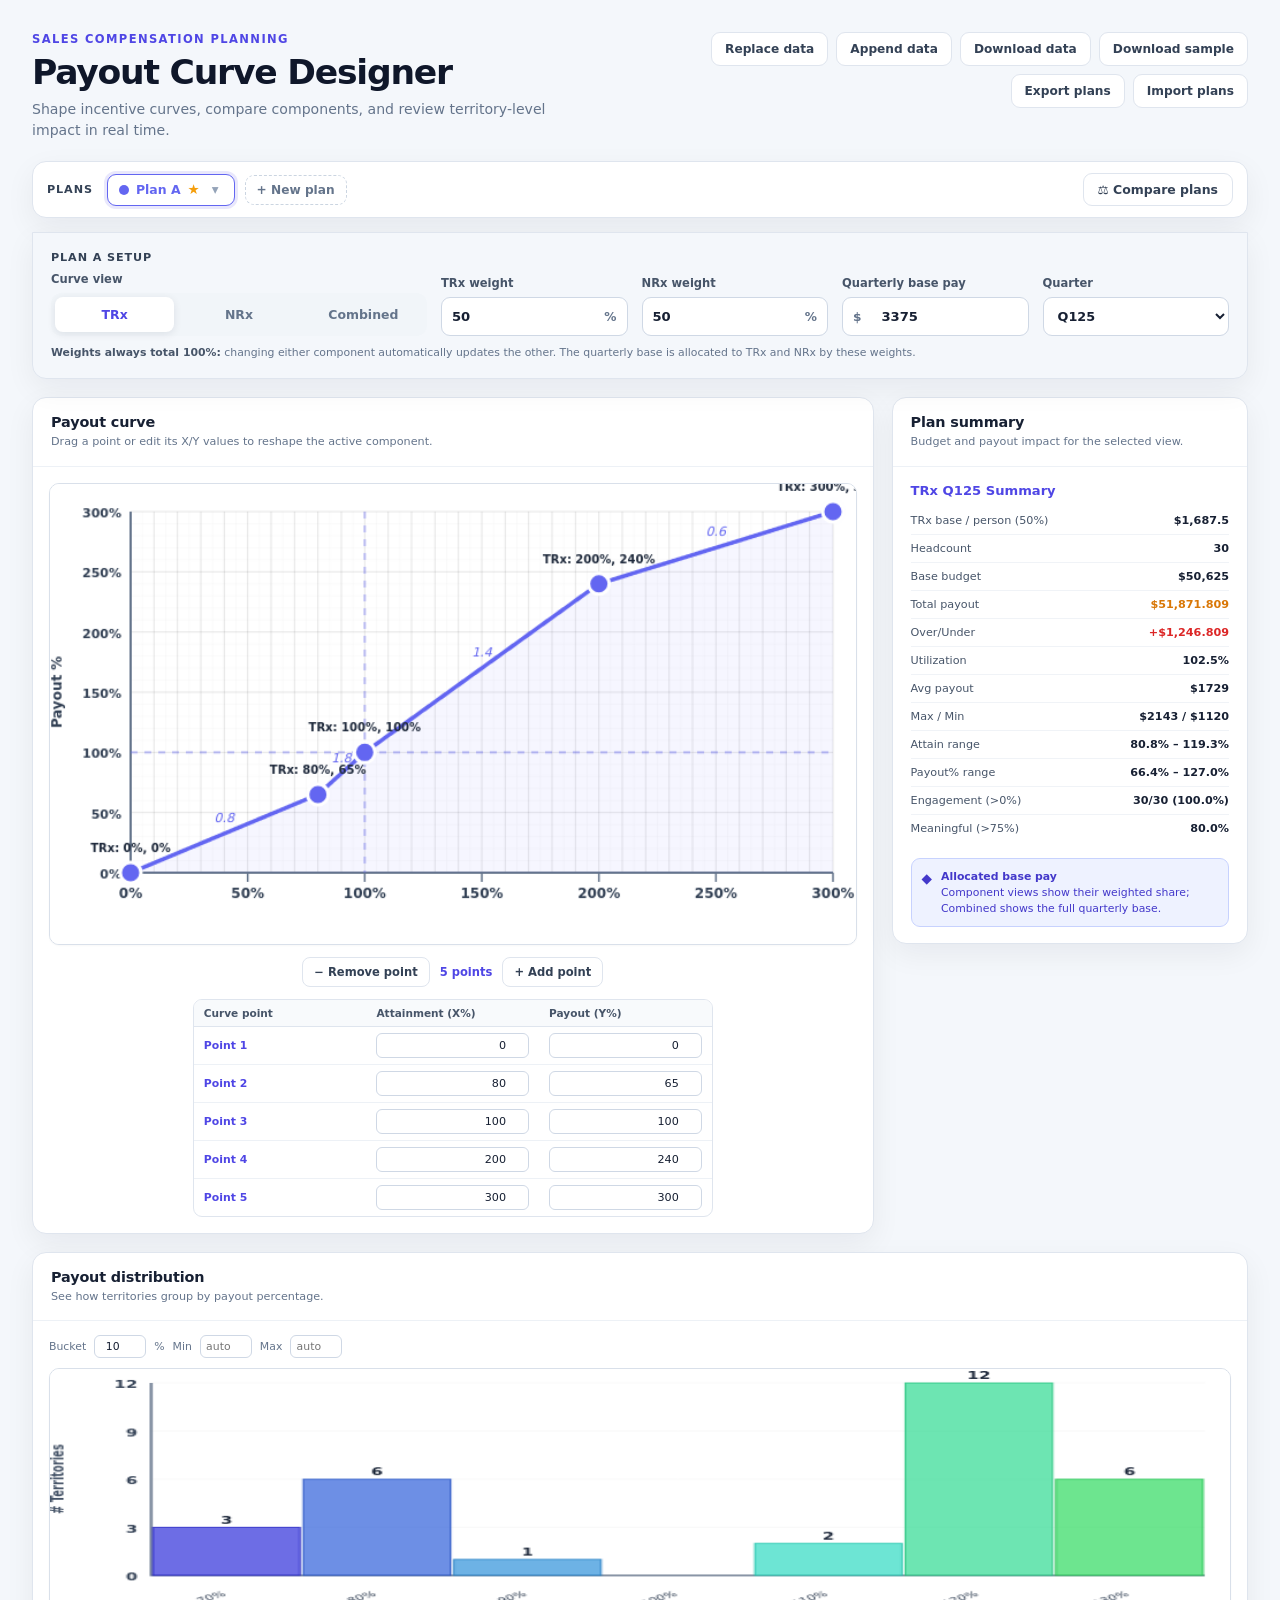
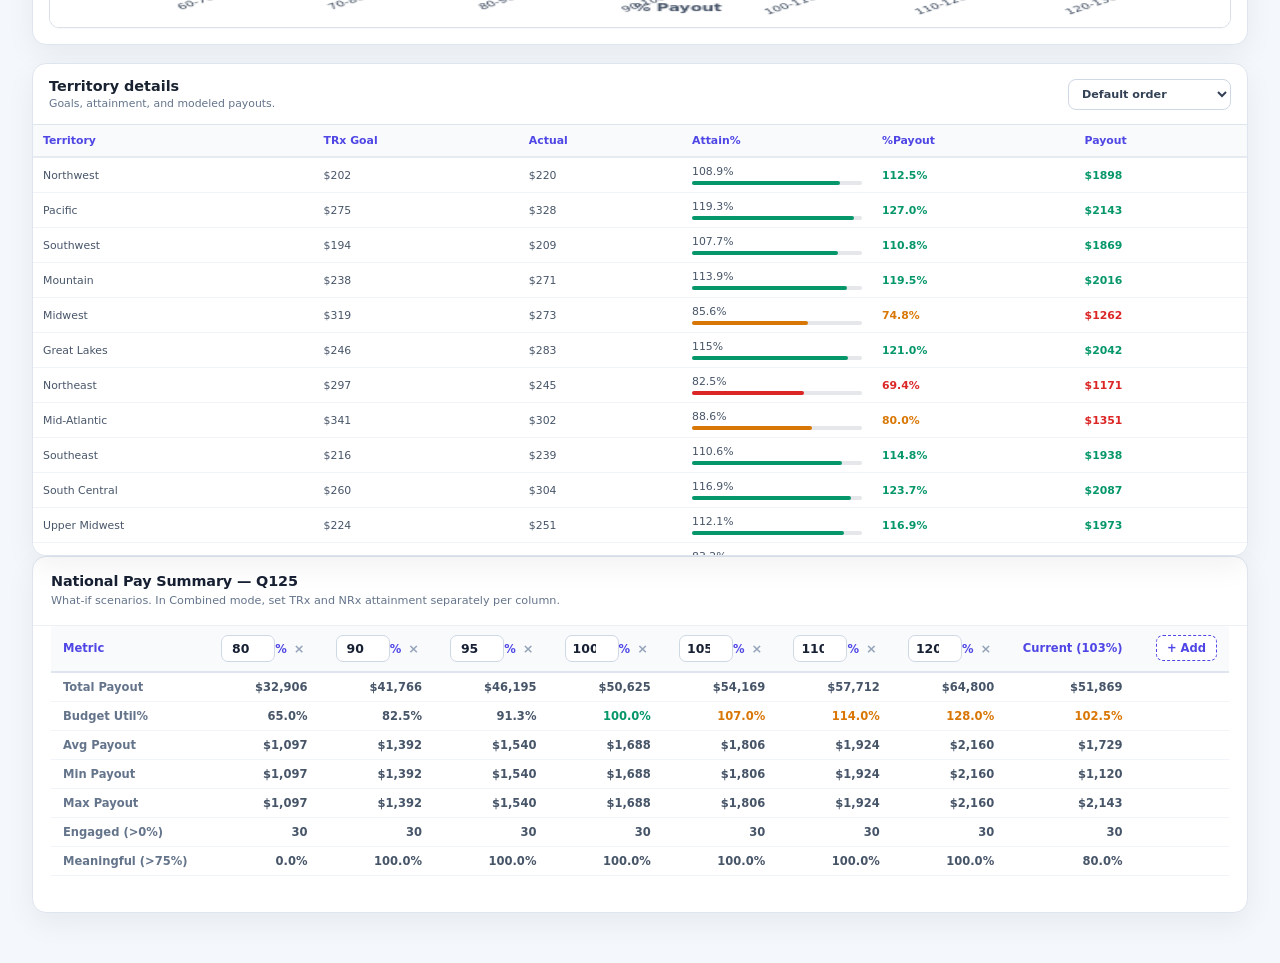
==== commit 4352ff0a: "Fix National Pay Summary using full base pay in TRx/NRx-only modes The NPS scenarios (and the "Curre" ====
--- a/payout.html
+++ b/payout.html
@@ -164,6 +164,10 @@
   body.compare-mode .dot-controls,
   body.compare-mode .dot-inputs { display:none !important; }
   body.compare-mode #curve { cursor:default; }
+  /* In compare mode the summary panel needs more room for multiple plan cards,
+     so stack chart on top and summary below at full width. */
+  body.compare-mode .workspace { grid-template-columns:1fr; }
+  body.compare-mode .summary-panel .summary-multi { overflow-x:auto; }
 
   /* Per-plan NPS blocks (compare mode) */
   .nps-plan-block { margin-top:14px; padding-top:14px; border-top:1px dashed #e5e7eb; }
@@ -172,10 +176,35 @@
   .nps-plan-title .nps-plan-color { width:11px; height:11px; border-radius:50%; }
   .nps-plan-title .nps-plan-baseline { color:#f59e0b; font-size:.85rem; }
 
+  /* Compare-mode summary: one table, labels on left, one column per plan */
+  .summary.compare-summary { padding:14px 18px 16px; }
+  .compare-summary-table-wrap { overflow-x:auto; }
+  .compare-summary-table { width:100%; border-collapse:collapse; font-size:.72rem; }
+  .compare-summary-table thead th { background:#f8fafc; color:#4f46e5; font-size:.66rem; font-weight:800; text-align:right; padding:9px 10px; border-bottom:2px solid #e6ebf2; white-space:nowrap; }
+  .compare-summary-table thead th.metric-col { text-align:left; color:#475569; }
+  .compare-summary-table tbody th { background:#fff; text-align:left; color:#475569; font-weight:700; padding:7px 10px; border-bottom:1px solid #f0f3f7; white-space:nowrap; font-size:.7rem; position:sticky; left:0; z-index:1; }
+  .compare-summary-table tbody td { text-align:right; color:#172033; font-weight:700; padding:7px 10px; border-bottom:1px solid #f0f3f7; white-space:nowrap; font-size:.72rem; }
+  .compare-summary-table tbody tr:last-child th, .compare-summary-table tbody tr:last-child td { border-bottom:0; }
+  .compare-summary-table thead th.baseline-col { background:#fef3c7; }
+  .compare-summary-table tbody td.baseline-col { background:#fffbeb; }
+  .compare-summary-table .delta-row th { font-weight:600; font-style:italic; color:#94a3b8; font-size:.65rem; padding-left:22px; padding-top:3px; padding-bottom:7px; }
+  .compare-summary-table .delta-row td { font-size:.66rem; color:#64748b; font-weight:700; padding-top:3px; padding-bottom:7px; }
+  .compare-summary-table .delta-row td.up { color:var(--red); }
+  .compare-summary-table .delta-row td.down { color:var(--green); }
+  .compare-summary-table .delta-row td.zero { color:#94a3b8; }
+  .compare-summary-table .plan-col-header { display:inline-flex; align-items:center; gap:6px; }
+  .compare-summary-table .plan-col-header .card-color-dot { width:9px; height:9px; border-radius:50%; }
+  .compare-summary-table .baseline-mark { color:#f59e0b; }
+  .compare-summary-table .val-warn { color:#d97706; }
+  .compare-summary-table .val-bad { color:var(--red); }
+  .compare-summary-table .val-good { color:var(--green); }
+
   .summary-multi { display:grid; gap:14px; padding:16px 18px; }
-  .summary-multi.cols-2 { grid-template-columns:1fr 1fr; }
-  .summary-multi.cols-3 { grid-template-columns:repeat(3,1fr); }
-  .summary-card { border:1px solid var(--border); border-radius:9px; padding:12px 13px; background:var(--surface-soft); }
+  .summary-multi.cols-2 { grid-template-columns:repeat(2,minmax(0,1fr)); }
+  .summary-multi.cols-3 { grid-template-columns:repeat(3,minmax(0,1fr)); }
+  .summary-multi.cols-4 { grid-template-columns:repeat(4,minmax(0,1fr)); }
+  .summary-multi.cols-5 { grid-template-columns:repeat(5,minmax(0,1fr)); }
+  .summary-card { min-width:0; border:1px solid var(--border); border-radius:9px; padding:12px 13px; background:var(--surface-soft); }
   .summary-card.baseline { background:#fffbeb; border-color:#fde68a; }
   .summary-card h4 { display:flex; align-items:center; gap:6px; font-size:.78rem; font-weight:800; margin-bottom:9px; color:#172033; }
   .summary-card .card-color-dot { display:inline-block; width:9px; height:9px; border-radius:50%; }
@@ -188,9 +217,11 @@
   .summary-card .delta-line .delta-val.down { color:var(--green); }
 
   .histo-multiples { display:grid; gap:14px; }
-  .histo-multiples.cols-2 { grid-template-columns:1fr 1fr; }
-  .histo-multiples.cols-3 { grid-template-columns:repeat(3,1fr); }
-  .histo-multiple { display:flex; flex-direction:column; gap:6px; }
+  .histo-multiples.cols-2 { grid-template-columns:repeat(2,minmax(0,1fr)); }
+  .histo-multiples.cols-3 { grid-template-columns:repeat(3,minmax(0,1fr)); }
+  .histo-multiples.cols-4 { grid-template-columns:repeat(4,minmax(0,1fr)); }
+  .histo-multiples.cols-5 { grid-template-columns:repeat(5,minmax(0,1fr)); }
+  .histo-multiple { min-width:0; display:flex; flex-direction:column; gap:6px; }
   .histo-multiple-title { display:flex; align-items:center; gap:6px; font-size:.7rem; font-weight:800; color:#334155; }
   .histo-multiple-title .mini-dot { width:8px; height:8px; border-radius:50%; }
   .histo-multiple-title .baseline-mark { color:#f59e0b; }
@@ -202,8 +233,10 @@
   .delta-cell.zero { color:#94a3b8; }
 
   @media (max-width:900px) {
-    .summary-multi.cols-3, .summary-multi.cols-2 { grid-template-columns:1fr; }
-    .histo-multiples.cols-3, .histo-multiples.cols-2 { grid-template-columns:1fr; }
+    .summary-multi.cols-2, .summary-multi.cols-3,
+    .summary-multi.cols-4, .summary-multi.cols-5 { grid-template-columns:1fr; }
+    .histo-multiples.cols-2, .histo-multiples.cols-3,
+    .histo-multiples.cols-4, .histo-multiples.cols-5 { grid-template-columns:1fr; }
   }
 </style>
 </head>
@@ -343,8 +376,8 @@
 const BASE_ANNUAL = 13500;
 const DEFAULT_BASE_PAY_Q = BASE_ANNUAL / 4;
 const STORAGE_KEY = 'pharma-payout-plans-v1';
-const MAX_PLANS = 3;
-const PLAN_COLORS = ['#6366f1', '#0ea5e9', '#f59e0b'];
+const MAX_PLANS = 5;
+const PLAN_COLORS = ['#6366f1', '#0ea5e9', '#f59e0b', '#10b981', '#ec4899'];
 
 // ── Plans data model ──
 // Each plan: { id, name, color, trxPoints, nrxPoints, trxWeight, nrxWeight, basePay }
@@ -1291,7 +1324,9 @@
   const isComb = componentMode === 'combined';
   const trxW = (plan.trxWeight || 0) / 100;
   const nrxW = (plan.nrxWeight || 0) / 100;
-  const B = plan.basePay;
+  // Use the weighted base pay so NPS values match the rest of the app in TRx-only / NRx-only modes.
+  // (In Combined mode displayBasePayForPlan returns the full base pay, so behavior is unchanged.)
+  const B = displayBasePayForPlan(plan, componentMode);
   const N = qData.length;
   const budget = B * N;
   const payout = (a) => {
@@ -1449,7 +1484,7 @@
   const plan = getActivePlan();
   // Reset multi-plan classes if switching back from compare mode
   const summaryEl = document.getElementById('summary');
-  summaryEl.classList.remove('summary-multi', 'cols-2', 'cols-3');
+  summaryEl.classList.remove('summary-multi', 'cols-2', 'cols-3', 'cols-4', 'cols-5', 'compare-summary');
   // Keep DOM inputs in sync with active plan in case plan was loaded from storage
   if (Number(document.getElementById('basePay').value) !== plan.basePay) {
     document.getElementById('basePay').value = plan.basePay;
@@ -1527,34 +1562,60 @@
   const baseline = getBaselinePlan();
   const baselineStats = planStats.find(s => s.plan.id === baseline.id) || planStats[0];
 
-  // ── Multi-plan summary cards ──
+  // ── Multi-plan summary: single comparison table (labels once on left, one column per plan) ──
   const summaryEl = document.getElementById('summary');
-  summaryEl.classList.add('summary-multi', 'cols-' + plans.length);
-  summaryEl.innerHTML = planStats.map(s => {
-    const p = s.plan;
-    const isBaseline = p.id === baseline.id;
-    const deltaTotal = s.totalPayout - baselineStats.totalPayout;
-    const deltaUtil = s.utilization - baselineStats.utilization;
-    const deltaCls = (v) => v > 0 ? 'up' : v < 0 ? 'down' : '';
-    return `
-    <div class="summary-card ${isBaseline ? 'baseline' : ''}">
-      <h4><span class="card-color-dot" style="background:${p.color}"></span>${escapeHtml(p.name)}${isBaseline?' <span class="baseline-mark" title="Baseline">★</span>':''}</h4>
-      <div class="stat-row"><span>Base / person</span><span class="val">$${s.displayBasePay.toLocaleString()}</span></div>
-      <div class="stat-row"><span>Headcount</span><span class="val">${s.headcount}</span></div>
-      <div class="stat-row"><span>Total payout</span><span class="val ${s.totalOver>0?'warn':''}">$${Math.round(s.totalPayout).toLocaleString()}</span></div>
-      <div class="stat-row"><span>Over/Under</span><span class="val ${s.totalOver>0?'bad':'good'}">${s.totalOver>=0?'+':''}$${Math.round(s.totalOver).toLocaleString()}</span></div>
-      <div class="stat-row"><span>Utilization</span><span class="val">${s.utilization.toFixed(1)}%</span></div>
-      <div class="stat-row"><span>Avg / Max / Min</span><span class="val">$${s.avgPay.toFixed(0)} / $${s.maxPay.toFixed(0)} / $${s.minPay.toFixed(0)}</span></div>
-      <div class="stat-row"><span>Engagement (>0%)</span><span class="val">${s.engaged}/${s.headcount}</span></div>
-      <div class="stat-row"><span>Meaningful (>75%)</span><span class="val">${s.meaningfulPct.toFixed(1)}%</span></div>
-      ${!isBaseline ? `
-      <div class="delta-line">
-        vs baseline (${escapeHtml(baseline.name)}):
-        <span class="delta-val ${deltaCls(deltaTotal)}">${deltaTotal>=0?'+':''}$${Math.round(deltaTotal).toLocaleString()}</span> total &nbsp;
-        <span class="delta-val ${deltaCls(deltaUtil)}">${deltaUtil>=0?'+':''}${deltaUtil.toFixed(1)}pp</span> util
-      </div>` : `<div class="delta-line">Baseline plan</div>`}
-    </div>`;
+  summaryEl.classList.add('compare-summary');
+  const orderedForSummary = [baselineStats, ...planStats.filter(s => s.plan.id !== baseline.id)];
+
+  const fmtMoney = (n) => '$' + Math.round(n).toLocaleString();
+  const fmtMoneySigned = (n) => (n>=0?'+':'') + '$' + Math.round(n).toLocaleString();
+  const deltaClass = (v, eps) => v > eps ? 'up' : v < -eps ? 'down' : 'zero';
+
+  const headerCells = orderedForSummary.map(s => {
+    const isBl = s.plan.id === baseline.id;
+    return `<th class="${isBl?'baseline-col':''}">
+      <span class="plan-col-header">
+        <span class="card-color-dot" style="background:${s.plan.color}"></span>
+        ${escapeHtml(s.plan.name)}${isBl?' <span class="baseline-mark" title="Baseline">★</span>':''}
+      </span>
+    </th>`;
   }).join('');
+
+  const valRow = (label, valueFn) => `<tr><th>${label}</th>${
+    orderedForSummary.map(s => `<td class="${s.plan.id===baseline.id?'baseline-col':''}">${valueFn(s)}</td>`).join('')
+  }</tr>`;
+
+  const deltaRow = (label, statKey, fmt, eps) => `<tr class="delta-row"><th>${label}</th>${
+    orderedForSummary.map(s => {
+      const isBl = s.plan.id === baseline.id;
+      const d = s[statKey] - baselineStats[statKey];
+      const cls = isBl ? '' : deltaClass(d, eps);
+      const blCls = isBl ? 'baseline-col' : '';
+      return `<td class="${blCls} ${cls}">${isBl?'—':fmt(d)}</td>`;
+    }).join('')
+  }</tr>`;
+
+  summaryEl.innerHTML = `
+    <div class="compare-summary-table-wrap">
+      <table class="compare-summary-table">
+        <thead>
+          <tr><th class="metric-col">Metric</th>${headerCells}</tr>
+        </thead>
+        <tbody>
+          ${valRow('Base / person', s => '$' + s.displayBasePay.toLocaleString())}
+          ${valRow('Headcount', s => s.headcount)}
+          ${valRow('Total payout', s => `<span class="${s.totalOver>0?'val-warn':''}">${fmtMoney(s.totalPayout)}</span>`)}
+          ${deltaRow('vs baseline', 'totalPayout', d => fmtMoneySigned(d), 0.5)}
+          ${valRow('Over / Under', s => `<span class="${s.totalOver>0?'val-bad':'val-good'}">${s.totalOver>=0?'+':''}${fmtMoney(s.totalOver)}</span>`)}
+          ${valRow('Utilization', s => s.utilization.toFixed(1) + '%')}
+          ${deltaRow('vs baseline', 'utilization', d => (d>=0?'+':'') + d.toFixed(1) + 'pp', 0.05)}
+          ${valRow('Avg / Max / Min', s => `$${s.avgPay.toFixed(0)} / $${s.maxPay.toFixed(0)} / $${s.minPay.toFixed(0)}`)}
+          ${valRow('Engagement (&gt;0%)', s => `${s.engaged}/${s.headcount}`)}
+          ${valRow('Meaningful (&gt;75%)', s => s.meaningfulPct.toFixed(1) + '%')}
+        </tbody>
+      </table>
+    </div>
+  `;
 
   // ── Multi-plan territory table ──
   // Columns: Territory | Att% | (per-plan) %Payout, Pay | Δ vs baseline (per non-baseline plan)
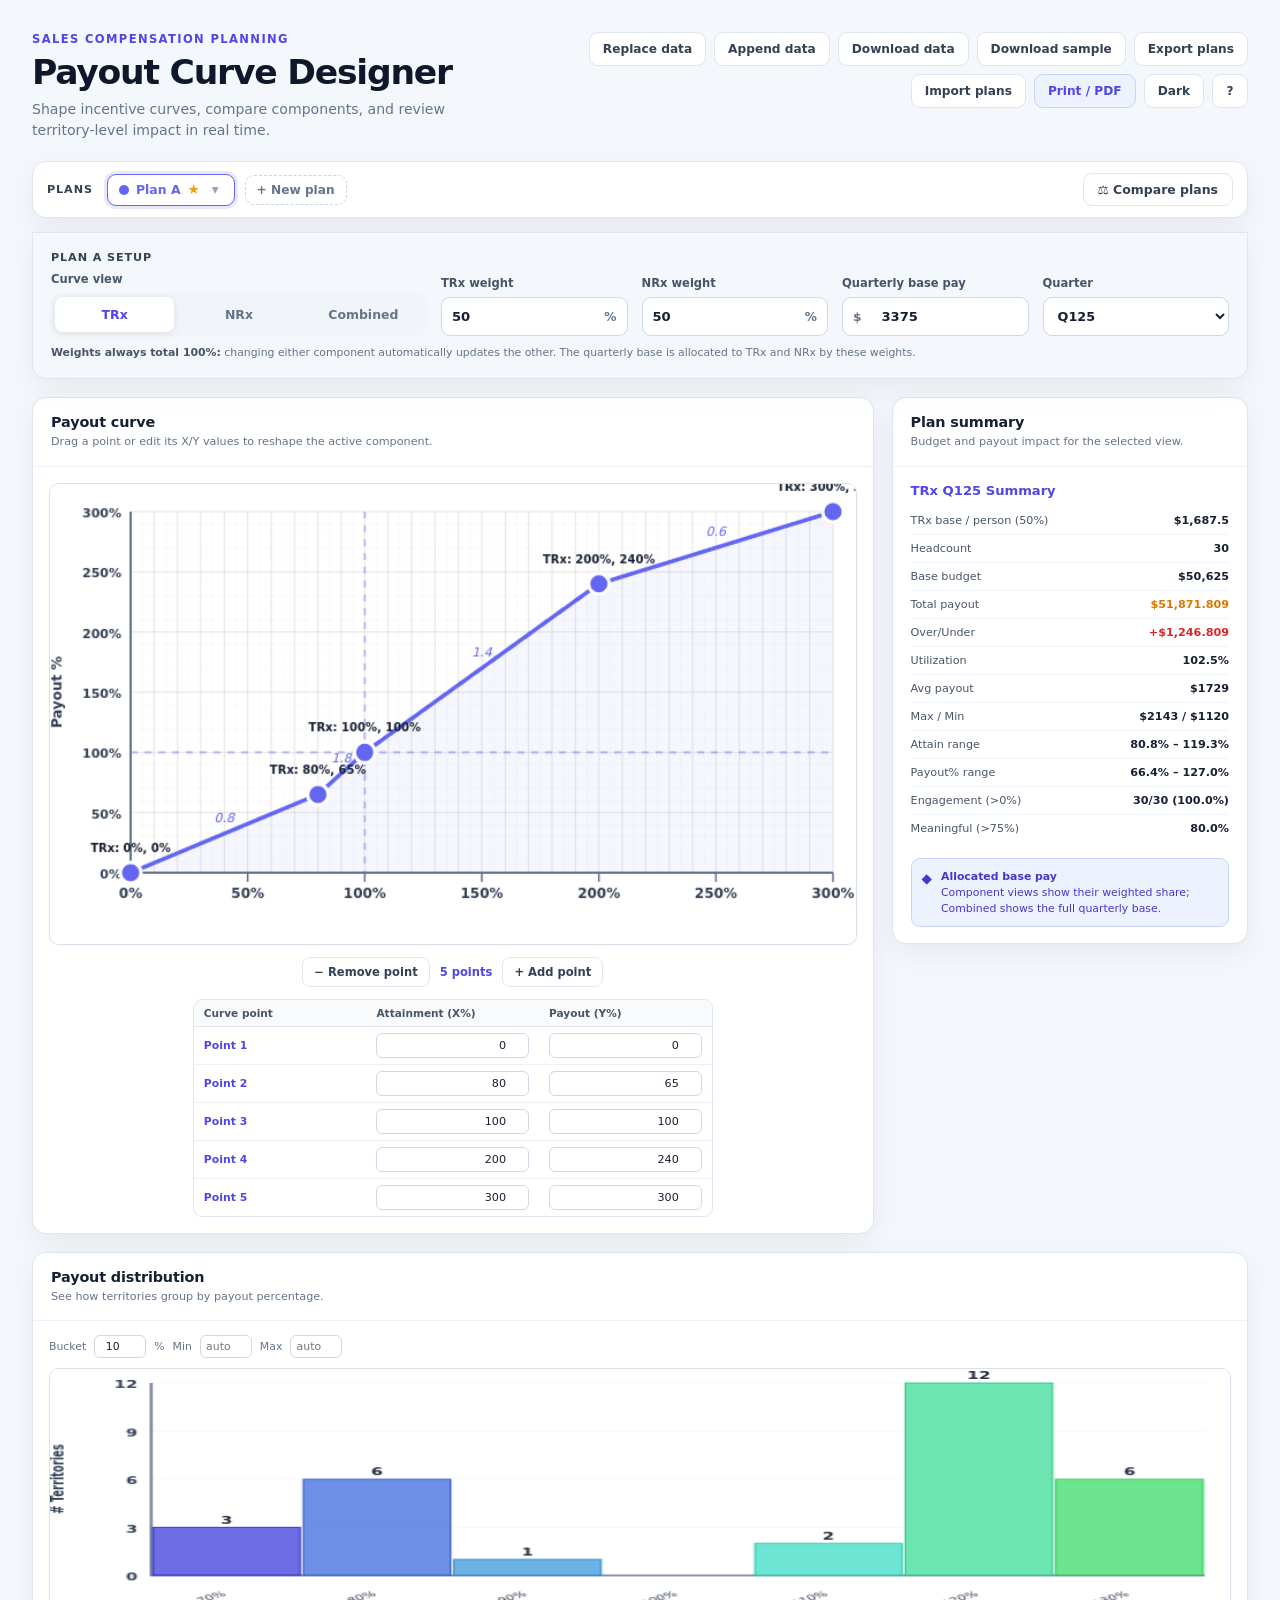
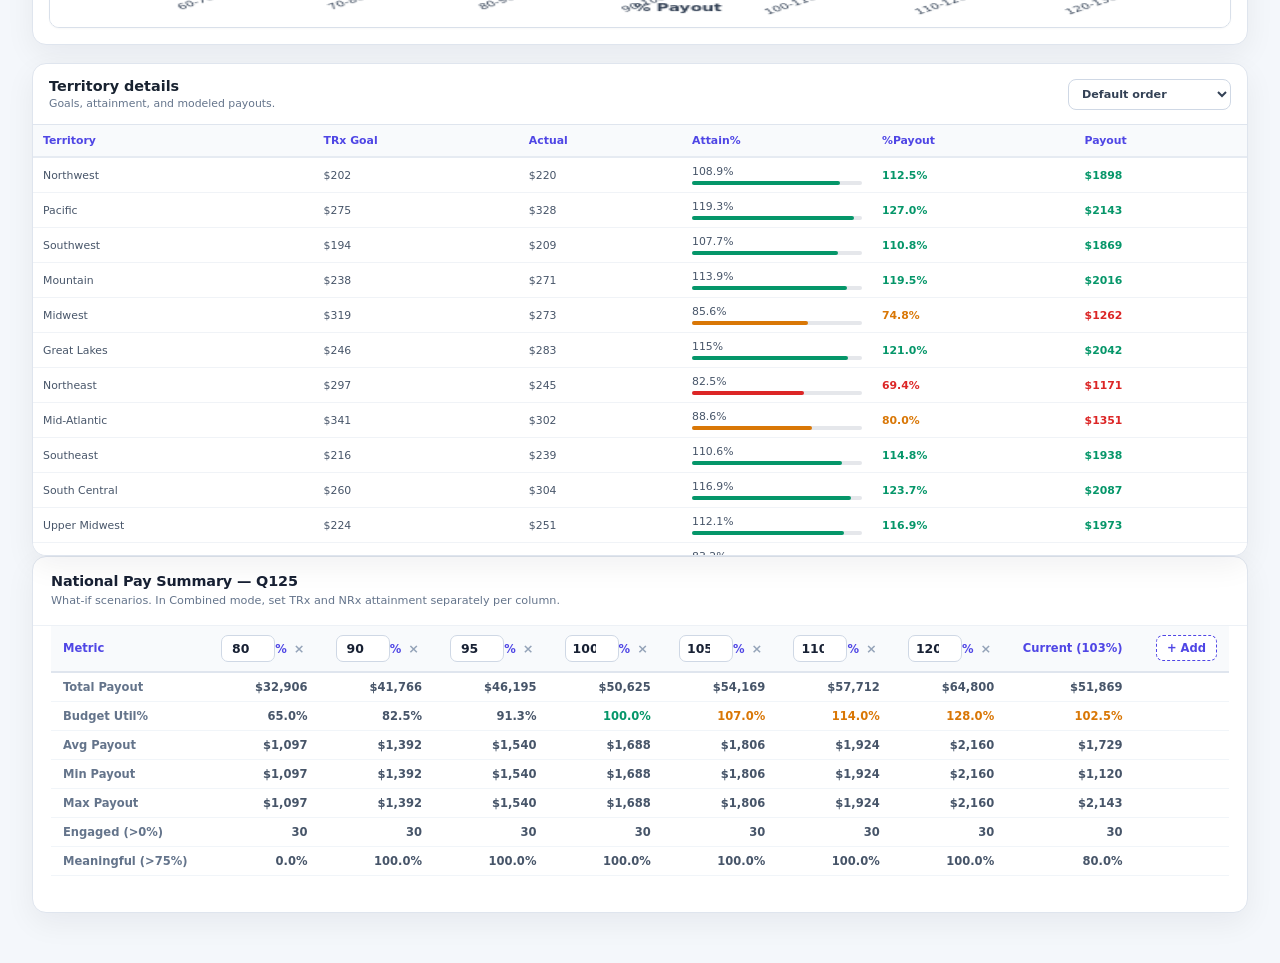
==== commit a5637478: "Add print view, dark mode, keyboard shortcuts, and smart quarter sort Print / PDF view: - New "Print" ====
--- a/payout.html
+++ b/payout.html
@@ -238,6 +238,158 @@
     .histo-multiples.cols-2, .histo-multiples.cols-3,
     .histo-multiples.cols-4, .histo-multiples.cols-5 { grid-template-columns:1fr; }
   }
+
+  /* ───────────────────────── Toolbar additions: Print, Dark mode, Help ───────────────────────── */
+  .btn-icon { min-width:36px; text-align:center; }
+  .btn-print { background:var(--primary-soft); color:var(--primary); border-color:#c7d2fe; font-weight:800; }
+  .btn-print:hover { background:#e0e7ff; }
+
+  /* ───────────────────────── Keyboard shortcuts overlay ───────────────────────── */
+  .shortcuts-overlay { position:fixed; inset:0; background:rgba(15,23,42,.55); display:flex; align-items:center; justify-content:center; z-index:1000; padding:24px; }
+  .shortcuts-overlay[hidden] { display:none; }
+  .shortcuts-modal { background:var(--surface); color:var(--text); border-radius:14px; padding:22px 24px 20px; max-width:680px; width:100%; box-shadow:0 30px 60px rgba(15,23,42,.45); border:1px solid var(--border); }
+  .shortcuts-modal-head { display:flex; align-items:center; justify-content:space-between; margin-bottom:14px; }
+  .shortcuts-modal h3 { font-size:1.05rem; }
+  .shortcuts-close { border:0; background:transparent; color:var(--muted); cursor:pointer; font-size:1.8rem; line-height:1; padding:0 6px; border-radius:6px; }
+  .shortcuts-close:hover { background:var(--surface-soft); color:var(--text); }
+  .shortcuts-grid { display:grid; grid-template-columns:repeat(3,1fr); gap:18px; }
+  .kbd-group h4 { font-size:.7rem; font-weight:800; letter-spacing:.08em; text-transform:uppercase; color:var(--primary); margin-bottom:8px; }
+  .kbd-row { display:flex; justify-content:space-between; align-items:center; gap:10px; padding:5px 0; font-size:.78rem; color:var(--text); }
+  .kbd-row span:last-child { color:var(--muted); font-weight:600; text-align:right; }
+  kbd { display:inline-block; min-width:22px; padding:2px 6px; border:1px solid var(--border); border-bottom-width:2px; border-radius:5px; background:var(--surface-soft); color:var(--text); font-family:ui-monospace,SFMono-Regular,Menlo,Consolas,monospace; font-size:.72rem; font-weight:700; text-align:center; }
+  .shortcuts-hint { color:var(--muted); font-size:.7rem; margin-top:14px; padding-top:12px; border-top:1px dashed var(--border); }
+  @media (max-width:680px) { .shortcuts-grid { grid-template-columns:1fr; } }
+
+  /* ───────────────────────── Dark mode ───────────────────────── */
+  /* Color palette swap. Canvases keep their light backgrounds for chart legibility;
+     the chart drawing code reads getChartColors() so axis/text/grid adapt. */
+  body.dark-theme {
+    --bg:#0b1220;
+    --surface:#151c2c;
+    --surface-soft:#1d2638;
+    --border:#2a3550;
+    --text:#e2e8f0;
+    --muted:#94a3b8;
+    --primary:#a5b4fc;
+    --primary-dark:#818cf8;
+    --primary-soft:#1e1b4b;
+    --green:#34d399;
+    --amber:#fbbf24;
+    --red:#f87171;
+    --shadow:0 10px 30px rgba(0,0,0,0.4);
+    color-scheme:dark;
+  }
+  body.dark-theme h1 { color:#f1f5f9; }
+  body.dark-theme .panel-header { border-bottom-color:#243049; }
+  body.dark-theme .panel-header h2 { color:#f1f5f9; }
+  body.dark-theme .setup-card { background:#111827; }
+  body.dark-theme .input-shell { border-color:#374151; background:#1e2638; }
+  body.dark-theme .input-shell input { color:#e5e7eb; }
+  body.dark-theme .field select,
+  body.dark-theme .points-table input,
+  body.dark-theme .nps-attainment-val,
+  body.dark-theme .table-header-row select,
+  body.dark-theme .histo-header input { background:#1e2638 !important; color:#e5e7eb !important; border-color:#374151 !important; }
+  body.dark-theme .view-tabs { background:#0f172a; }
+  body.dark-theme .view-tabs button { color:#94a3b8; }
+  body.dark-theme .view-tabs button.active { background:#1e2638; color:var(--primary); }
+  body.dark-theme .points-table th,
+  body.dark-theme th,
+  body.dark-theme .nps-panel .nps-table th,
+  body.dark-theme .compare-summary-table thead th { background:#1a2235; color:var(--primary); border-bottom-color:#2a3550; }
+  body.dark-theme .compare-summary-table thead th.metric-col { color:var(--muted); }
+  body.dark-theme .compare-summary-table tbody th { background:var(--surface); color:var(--muted); border-bottom-color:#243049; }
+  body.dark-theme .compare-summary-table tbody td { color:#e2e8f0; border-bottom-color:#243049; }
+  body.dark-theme .compare-summary-table thead th.baseline-col { background:#3b2c08; }
+  body.dark-theme .compare-summary-table tbody td.baseline-col { background:#2a2008; }
+  body.dark-theme td { color:#cbd5e1; border-bottom-color:#243049; }
+  body.dark-theme tr:hover td { background:#1a2235; }
+  body.dark-theme .points-table td { border-bottom-color:#243049; }
+  body.dark-theme .points-table tbody tr:hover td { background:#1a2235; }
+  body.dark-theme .stat-row { color:#cbd5e1; border-bottom-color:#243049; }
+  body.dark-theme .stat-row .val { color:#f1f5f9; }
+  body.dark-theme .summary-card { background:var(--surface-soft); border-color:var(--border); }
+  body.dark-theme .summary-card h4 { color:#f1f5f9; }
+  body.dark-theme .summary-card.baseline { background:#2a2008; border-color:#3b2c08; }
+  body.dark-theme .fixed-pay-note { background:#1e1b4b; border-color:#3730a3; color:#c7d2fe; }
+  body.dark-theme .field-hint { color:var(--muted); }
+  body.dark-theme .field-hint strong { color:#cbd5e1; }
+  body.dark-theme .attainment-bar { background:#243049; }
+  body.dark-theme #hoverInfo, body.dark-theme #histoTip { background:rgba(15,23,42,.96); border-color:var(--primary); color:#f1f5f9; }
+  body.dark-theme canvas { border-color:#243049; background:#0f172a; }
+  body.dark-theme .plan-tab { background:var(--surface-soft); border-color:var(--border); color:#cbd5e1; }
+  body.dark-theme .plan-tab.active { background:var(--primary-soft); border-color:var(--primary); color:#e0e7ff; }
+  body.dark-theme .plan-menu { background:var(--surface); border-color:var(--border); }
+  body.dark-theme .plan-menu button { color:#cbd5e1; }
+  body.dark-theme .plan-menu button:hover { background:var(--surface-soft); }
+  body.dark-theme .nps-plan-block { border-top-color:#243049; }
+  body.dark-theme .nps-plan-title { color:#f1f5f9; }
+  body.dark-theme .delta-row td.zero { color:#64748b; }
+  body.dark-theme .section-label { color:#cbd5e1; }
+  body.dark-theme .btn { color:#cbd5e1; }
+  body.dark-theme .btn:hover { background:var(--surface-soft); border-color:#475569; }
+  body.dark-theme .btn-compare { color:#e2e8f0; }
+  body.dark-theme .btn-compare:hover { border-color:#475569; }
+  body.dark-theme .btn-compare.active { background:var(--primary); border-color:var(--primary); color:#0b1220; }
+  body.dark-theme .btn-add-plan { border-color:#374151; color:#cbd5e1; }
+  body.dark-theme .btn-add-plan:hover:not(:disabled) { background:var(--primary-soft); color:var(--primary); border-color:var(--primary); }
+  body.dark-theme .btn-print { background:var(--primary-soft); color:#c7d2fe; border-color:#3730a3; }
+  body.dark-theme .btn-print:hover { background:#312e81; }
+  body.dark-theme .field label { color:#cbd5e1; }
+  body.dark-theme .input-shell .prefix, body.dark-theme .input-shell .suffix { color:#94a3b8; }
+  body.dark-theme .panel-header p { color:var(--muted); }
+  body.dark-theme .nps-panel .nps-table td:first-child { color:#94a3b8; }
+  body.dark-theme .points-table .idx { color:var(--primary); }
+  body.dark-theme .nps-panel .nps-table th .nps-attainment-val { background:#1e2638; color:#e5e7eb; border-color:#374151; }
+  body.dark-theme .shortcuts-overlay { background:rgba(0,0,0,.65); }
+  body.dark-theme kbd { background:#0f172a; border-color:#2a3550; color:#e5e7eb; }
+
+  /* ───────────────────────── Print / PDF view ───────────────────────── */
+  @media print {
+    /* Force printable colors regardless of dark mode */
+    body, body.dark-theme {
+      background:#fff !important; color:#000 !important;
+      --bg:#fff; --surface:#fff; --surface-soft:#f8fafc; --border:#cbd5e1;
+      --text:#0f172a; --muted:#475569; --primary:#4f46e5; --primary-soft:#eef2ff;
+    }
+    .app-shell { max-width:none !important; padding:0 !important; }
+    .app-header { margin-bottom:6mm !important; }
+    .app-header .sub { display:none !important; }
+    /* Hide interactive controls that don't make sense in print */
+    .data-actions,
+    .plans-actions,
+    .plan-tab .plan-menu-btn,
+    #addPlanBtn,
+    .dot-controls, .dot-inputs,
+    .setup-card,
+    .nps-add, .nps-remove,
+    .histo-header,
+    .table-header-row select,
+    .panel-header p,
+    .field-hint,
+    .fixed-pay-note,
+    .shortcuts-overlay { display:none !important; }
+    /* NPS attainment numbers as plain text */
+    .nps-attainment-val { border:0 !important; background:transparent !important; padding:0 !important; width:auto !important; appearance:none; -webkit-appearance:none; -moz-appearance:textfield; }
+    /* Soft shadows / tall borders look bad on paper */
+    .panel, .setup-card { box-shadow:none !important; border-color:#cbd5e1 !important; }
+    /* Single-column workspace so the chart doesn't squeeze the summary */
+    .workspace { grid-template-columns:1fr !important; gap:6mm !important; }
+    .lower-grid { gap:6mm !important; }
+    /* Avoid section page-breaks where possible */
+    .panel { break-inside:avoid; page-break-inside:avoid; margin-bottom:6mm; }
+    /* Tables: drop sticky/scroll containers that don't translate to paper */
+    .table-wrap { max-height:none !important; overflow:visible !important; }
+    th { position:static !important; }
+    /* Constrain canvas heights so a single quarter fits roughly on a page */
+    #curve { max-height:90mm !important; }
+    #histoCanvas { max-height:55mm !important; }
+    /* Keep tabs visible for context but compact */
+    .plan-tabs-wrap { gap:6px; }
+    .plan-tab { padding:4px 8px; font-size:.7rem; }
+    /* Keep colored plan dots visible (browsers usually strip backgrounds when printing) */
+    * { -webkit-print-color-adjust:exact !important; print-color-adjust:exact !important; }
+  }
 </style>
 </head>
 <body>
@@ -255,6 +407,9 @@
       <button class="btn" onclick="downloadSample()">Download sample</button>
       <button class="btn" onclick="exportAllPlans()" title="Download all plans as JSON">Export plans</button>
       <button class="btn" onclick="document.getElementById('plansImportInput').click()" title="Replace plans from a JSON file">Import plans</button>
+      <button class="btn btn-print" onclick="printView()" title="Open a clean print / save-as-PDF view (Shortcut: P)">Print / PDF</button>
+      <button id="themeToggleBtn" class="btn btn-icon" onclick="toggleTheme()" title="Toggle dark mode (Shortcut: D)" aria-label="Toggle dark mode">Dark</button>
+      <button class="btn btn-icon" onclick="showShortcutsHelp()" title="Keyboard shortcuts (Shortcut: ?)" aria-label="Show keyboard shortcuts">?</button>
       <input type="file" id="uploadInput" accept=".txt,.csv,.json" onchange="uploadData(event)">
       <input type="file" id="appendInput" accept=".txt,.csv,.json" onchange="uploadData(event, true)" style="display:none">
       <input type="file" id="plansImportInput" accept=".json" onchange="importAllPlans(event)" style="display:none">
@@ -778,10 +933,36 @@
   updateQuarterOptions();
 }
 
+// Parse common quarter labels into a [year, quarter] sort key.
+// Supported: "Q125", "Q12025", "Q1 2025", "Q1-FY26", "Q1-2026", "2026Q1", "2025-Q1".
+// Anything else falls back to the end of the list (sorted by string).
+function quarterSortKey(raw) {
+  const s = String(raw || '').trim();
+  let m;
+  if ((m = /^Q(\d)(\d{2})$/i.exec(s)))            { return [2000 + parseInt(m[2],10), parseInt(m[1],10), s]; }
+  if ((m = /^Q(\d)(\d{4})$/i.exec(s)))            { return [parseInt(m[2],10),         parseInt(m[1],10), s]; }
+  if ((m = /^Q(\d)[\s\-_]*(?:FY)?(\d{2,4})$/i.exec(s))) {
+    let y = parseInt(m[2],10); if (y < 100) y += 2000;
+    return [y, parseInt(m[1],10), s];
+  }
+  if ((m = /^(\d{2,4})[\s\-_]*Q(\d)$/i.exec(s)))  {
+    let y = parseInt(m[1],10); if (y < 100) y += 2000;
+    return [y, parseInt(m[2],10), s];
+  }
+  return [Number.MAX_SAFE_INTEGER, 0, s];
+}
+
+function compareQuarters(a, b) {
+  const ka = quarterSortKey(a), kb = quarterSortKey(b);
+  if (ka[0] !== kb[0]) return ka[0] - kb[0];
+  if (ka[1] !== kb[1]) return ka[1] - kb[1];
+  return ka[2].localeCompare(kb[2]);
+}
+
 function updateQuarterOptions() {
   const sel = document.getElementById('quarterSelect');
   const cur = sel.value;
-  const quarters = [...new Set(quarterlyData.map(d=>d.quarter))].sort();
+  const quarters = [...new Set(quarterlyData.map(d=>d.quarter))].sort(compareQuarters);
   if (!quarters.length) return;
   sel.innerHTML = quarters.map(q=>`<option value="${q}">${q}</option>`).join('');
   if (quarters.includes(cur)) sel.value = cur;
@@ -852,50 +1033,90 @@
   return plan.basePay * w;
 }
 
+// ── Theme-aware chart palette ──
+// Returns colors used by the canvas drawing code so it stays legible in dark mode.
+function chartColors() {
+  const dark = document.body.classList.contains('dark-theme');
+  return dark ? {
+    canvasBg:     '#0f172a',
+    gridMajor:    'rgba(255,255,255,0.10)',
+    gridMinor:    'rgba(255,255,255,0.04)',
+    gridSoft:     'rgba(255,255,255,0.06)',
+    axis:         '#94a3b8',
+    textStrong:   '#e2e8f0',
+    textMuted:    '#cbd5e1',
+    textOverlay:  '#f1f5f9',
+    pointOutline: '#0f172a',
+    tooltipBg:    'rgba(15,23,42,0.94)',
+    tooltipBd:    'rgba(165,180,252,0.45)',
+    legendBg:     'rgba(20,30,48,0.92)',
+    legendBd:     'rgba(255,255,255,0.14)',
+    refLine:      'rgba(165,180,252,0.55)',
+    barEmptyFill: 'rgba(255,255,255,0.04)',
+  } : {
+    canvasBg:     '#ffffff',
+    gridMajor:    'rgba(0,0,0,0.10)',
+    gridMinor:    'rgba(0,0,0,0.04)',
+    gridSoft:     'rgba(0,0,0,0.06)',
+    axis:         '#64748b',
+    textStrong:   '#1e293b',
+    textMuted:    '#334155',
+    textOverlay:  '#172033',
+    pointOutline: '#ffffff',
+    tooltipBg:    'rgba(255,255,255,0.92)',
+    tooltipBd:    'rgba(15,23,42,0.12)',
+    legendBg:     'rgba(255,255,255,0.92)',
+    legendBd:     'rgba(15,23,42,0.12)',
+    refLine:      'rgba(99,102,241,0.4)',
+    barEmptyFill: 'rgba(0,0,0,0.02)',
+  };
+}
+
 // ── Draw Curve ──
 function drawCurve() {
+  const cc = chartColors();
   ctx.clearRect(0,0,W,H);
-  ctx.fillStyle='#fff'; ctx.fillRect(0,0,W,H);
+  ctx.fillStyle=cc.canvasBg; ctx.fillRect(0,0,W,H);
 
   // Grid
   for(let i=0;i<=MAX_X;i+=5) {
     const sx = PAD.l+(i/MAX_X)*PW;
-    ctx.strokeStyle = i%10===0 ? 'rgba(0,0,0,0.10)' : 'rgba(0,0,0,0.04)';
+    ctx.strokeStyle = i%10===0 ? cc.gridMajor : cc.gridMinor;
     ctx.lineWidth = i%10===0 ? 1 : 0.5;
     ctx.beginPath(); ctx.moveTo(sx,PAD.t); ctx.lineTo(sx,PAD.t+PH); ctx.stroke();
   }
   for(let i=0;i<=MAX_Y;i+=10) {
     const sy = PAD.t+PH-(i/MAX_Y)*PH;
-    ctx.strokeStyle=i%50===0?'rgba(0,0,0,0.10)':'rgba(0,0,0,0.04)';
+    ctx.strokeStyle=i%50===0?cc.gridMajor:cc.gridMinor;
     ctx.lineWidth=i%50===0?1:0.5;
     ctx.beginPath(); ctx.moveTo(PAD.l,sy); ctx.lineTo(PAD.l+PW,sy); ctx.stroke();
   }
 
   // Axes
-  ctx.strokeStyle='#64748b'; ctx.lineWidth=2;
+  ctx.strokeStyle=cc.axis; ctx.lineWidth=2;
   ctx.beginPath(); ctx.moveTo(PAD.l,PAD.t); ctx.lineTo(PAD.l,PAD.t+PH); ctx.lineTo(PAD.l+PW,PAD.t+PH); ctx.stroke();
 
   // X labels
   ctx.textAlign='center';
   for(let i=0;i<=MAX_X;i+=50) {
     const sx = PAD.l+(i/MAX_X)*PW;
-    ctx.fillStyle='#334155'; ctx.font='bold 12px system-ui';
+    ctx.fillStyle=cc.textMuted; ctx.font='bold 12px system-ui';
     ctx.fillText(i+'%',sx,PAD.t+PH+22);
-    ctx.strokeStyle='#64748b'; ctx.lineWidth=1.5;
+    ctx.strokeStyle=cc.axis; ctx.lineWidth=1.5;
     ctx.beginPath(); ctx.moveTo(sx,PAD.t+PH); ctx.lineTo(sx,PAD.t+PH+8); ctx.stroke();
   }
   ctx.save(); ctx.translate(10,PAD.t+PH/2); ctx.rotate(-Math.PI/2);
-  ctx.fillStyle='#334155'; ctx.font='bold 12px system-ui'; ctx.textAlign='center';
+  ctx.fillStyle=cc.textMuted; ctx.font='bold 12px system-ui'; ctx.textAlign='center';
   ctx.fillText('Payout %',0,0); ctx.restore();
   ctx.textAlign='right';
   for(let i=0;i<=MAX_Y;i+=50) {
     const sy = PAD.t+PH-(i/MAX_Y)*PH;
-    ctx.fillStyle='#334155'; ctx.font='bold 11px system-ui';
+    ctx.fillStyle=cc.textMuted; ctx.font='bold 11px system-ui';
     ctx.fillText(i+'%',PAD.l-8,sy+5);
   }
 
   // 100% reference
-  ctx.strokeStyle='rgba(99,102,241,0.4)'; ctx.setLineDash([6,6]); ctx.lineWidth=2;
+  ctx.strokeStyle=cc.refLine; ctx.setLineDash([6,6]); ctx.lineWidth=2;
   ctx.beginPath(); ctx.moveTo(PAD.l+(100/MAX_X)*PW,PAD.t); ctx.lineTo(PAD.l+(100/MAX_X)*PW,PAD.t+PH); ctx.stroke();
   ctx.beginPath(); ctx.moveTo(PAD.l,PAD.t+PH-(100/MAX_Y)*PH); ctx.lineTo(PAD.l+PW,PAD.t+PH-(100/MAX_Y)*PH); ctx.stroke();
   ctx.setLineDash([]);
@@ -917,7 +1138,7 @@
         const s = toScreen(p);
         ctx.fillStyle = plan.color;
         ctx.beginPath(); ctx.arc(s.x, s.y, isBaseline ? 4.5 : 3.5, 0, Math.PI*2); ctx.fill();
-        ctx.strokeStyle = '#fff'; ctx.lineWidth = 1.5; ctx.stroke();
+        ctx.strokeStyle = chartColors().pointOutline; ctx.lineWidth = 1.5; ctx.stroke();
       });
       if (showTRx) drawMini(plan.trxPoints);
       if (showNRx) drawMini(plan.nrxPoints);
@@ -935,6 +1156,7 @@
 }
 
 function drawCompareLegend() {
+  const cc = chartColors();
   const padX = 12, padY = 10, lineH = 16;
   const items = plans.map(p => ({label: p.name + (p.id === baselinePlanId ? ' ★' : ''), color: p.color}));
   ctx.font = 'bold 11px system-ui';
@@ -942,14 +1164,14 @@
   const boxW = Math.max(...widths) + 30;
   const boxH = padY * 2 + items.length * lineH;
   const x = PAD.l + 8, y = PAD.t + 8;
-  ctx.fillStyle = 'rgba(255,255,255,0.92)';
-  ctx.strokeStyle = 'rgba(15,23,42,0.12)'; ctx.lineWidth = 1;
+  ctx.fillStyle = cc.legendBg;
+  ctx.strokeStyle = cc.legendBd; ctx.lineWidth = 1;
   ctx.beginPath(); ctx.rect(x, y, boxW, boxH); ctx.fill(); ctx.stroke();
   items.forEach((it, i) => {
     const ly = y + padY + i * lineH + 8;
     ctx.fillStyle = it.color;
     ctx.beginPath(); ctx.arc(x + padX, ly - 3, 4.5, 0, Math.PI*2); ctx.fill();
-    ctx.fillStyle = '#172033'; ctx.textAlign = 'left';
+    ctx.fillStyle = cc.textOverlay; ctx.textAlign = 'left';
     ctx.fillText(it.label, x + padX + 11, ly);
   });
 }
@@ -988,6 +1210,7 @@
 }
 
 function drawDots(pts, color, label) {
+  const cc = chartColors();
   pts.forEach((p,i) => {
     const s = toScreen(p);
     const isDrag = draggingSet === (color==='#6366f1'?'trx':'nrx') && i === dragging;
@@ -999,8 +1222,8 @@
     ctx.beginPath(); ctx.arc(s.x,s.y,12,0,Math.PI*2); ctx.fill();
     ctx.fillStyle=isDrag?'#d97706':color;
     ctx.beginPath(); ctx.arc(s.x,s.y,9,0,Math.PI*2); ctx.fill();
-    ctx.strokeStyle='#fff'; ctx.lineWidth=3; ctx.stroke();
-    ctx.fillStyle='#1e293b'; ctx.font='bold 10px system-ui'; ctx.textAlign='center';
+    ctx.strokeStyle=cc.pointOutline; ctx.lineWidth=3; ctx.stroke();
+    ctx.fillStyle=cc.textOverlay; ctx.font='bold 10px system-ui'; ctx.textAlign='center';
     ctx.fillText(label+': '+p.x+'%, '+Math.round(p.y)+'%',s.x,s.y-18);
   });
 }
@@ -1162,7 +1385,8 @@
   canvasEl.style.height = height + 'px';
   ctx2.setTransform(dpr, 0, 0, dpr, 0, 0);
   ctx2.clearRect(0,0,width,height);
-  ctx2.fillStyle = '#fff'; ctx2.fillRect(0,0,width,height);
+  const cc = chartColors();
+  ctx2.fillStyle = cc.canvasBg; ctx2.fillRect(0,0,width,height);
 
   const PAD = opts.compact ? HPAD_MULTI : HPAD;
   const PW2 = width - PAD.l - PAD.r;
@@ -1173,16 +1397,16 @@
   const numBuckets = range.numBuckets;
 
   // Grid
-  ctx2.strokeStyle = 'rgba(0,0,0,0.06)'; ctx2.lineWidth = 0.5;
+  ctx2.strokeStyle = cc.gridSoft; ctx2.lineWidth = 0.5;
   for (let i = 0; i <= maxCount; i += yTicks) {
     const sy = PAD.t + PH2 - (i / maxCount) * PH2;
     ctx2.beginPath(); ctx2.moveTo(PAD.l, sy); ctx2.lineTo(PAD.l + PW2, sy); ctx2.stroke();
   }
   // Axes
-  ctx2.strokeStyle = '#64748b'; ctx2.lineWidth = 1.5;
+  ctx2.strokeStyle = cc.axis; ctx2.lineWidth = 1.5;
   ctx2.beginPath(); ctx2.moveTo(PAD.l, PAD.t); ctx2.lineTo(PAD.l, PAD.t + PH2); ctx2.lineTo(PAD.l + PW2, PAD.t + PH2); ctx2.stroke();
   // Y labels
-  ctx2.fillStyle = '#334155'; ctx2.font = 'bold 10px system-ui'; ctx2.textAlign = 'right';
+  ctx2.fillStyle = cc.textMuted; ctx2.font = 'bold 10px system-ui'; ctx2.textAlign = 'right';
   for (let i = 0; i <= maxCount; i += yTicks) {
     const sy = PAD.t + PH2 - (i / maxCount) * PH2;
     ctx2.fillText(i, PAD.l - 8, sy + 5);
@@ -1190,16 +1414,16 @@
   // X labels
   const labelAngle = numBuckets > 8 ? -Math.PI/3 : -0.5;
   const labelFont = numBuckets > 12 ? '7px system-ui' : '8px system-ui';
-  ctx2.fillStyle = '#334155'; ctx2.font = labelFont; ctx2.textAlign = 'right';
+  ctx2.fillStyle = cc.textMuted; ctx2.font = labelFont; ctx2.textAlign = 'right';
   const bars = [];
   for (let i = 0; i < numBuckets; i++) {
     const b = buckets[i], barW = PW2 / numBuckets, sx = PAD.l + i * barW;
     const barH = (b.count / maxCount) * PH2, sy = PAD.t + PH2 - barH;
     const hue = opts.color ? null : (240 - ((b.lo - range.rangeMin) / (range.rangeMax - range.rangeMin || 1)) * 120);
     if (opts.color) {
-      ctx2.fillStyle = b.count > 0 ? hexToRgba(opts.color, 0.7) : 'rgba(0,0,0,0.02)';
+      ctx2.fillStyle = b.count > 0 ? hexToRgba(opts.color, 0.7) : cc.barEmptyFill;
     } else {
-      ctx2.fillStyle = b.count > 0 ? `hsla(${hue},70%,55%,0.75)` : 'rgba(0,0,0,0.02)';
+      ctx2.fillStyle = b.count > 0 ? `hsla(${hue},70%,55%,0.75)` : cc.barEmptyFill;
     }
     ctx2.fillRect(sx + 1, sy, barW - 2, barH);
     if (b.count > 0) {
@@ -1211,7 +1435,7 @@
     ctx2.save();
     ctx2.translate(sx + barW/2, PAD.t + PH2 + (opts.compact ? 14 : 20));
     ctx2.rotate(labelAngle);
-    ctx2.fillStyle = '#334155'; ctx2.textAlign = 'right';
+    ctx2.fillStyle = cc.textMuted; ctx2.textAlign = 'right';
     const loLabel = numBuckets <= 10 ? Math.round(b.lo) : b.lo.toFixed(1);
     const hiLabel = numBuckets <= 10 ? Math.round(b.hi) : b.hi.toFixed(1);
     ctx2.fillText(loLabel + '-' + hiLabel + '%', 0, 0);
@@ -1219,17 +1443,17 @@
   }
   // Axis titles (skip in compact mode to save space)
   if (!opts.compact) {
-    ctx2.fillStyle = '#475569'; ctx2.font = 'bold 10px system-ui'; ctx2.textAlign = 'center';
+    ctx2.fillStyle = cc.textMuted; ctx2.font = 'bold 10px system-ui'; ctx2.textAlign = 'center';
     ctx2.fillText('% Payout', PAD.l + PW2/2, PAD.t + PH2 + 36);
     ctx2.save();
     ctx2.translate(8, PAD.t + PH2/2);
     ctx2.rotate(-Math.PI/2);
-    ctx2.fillStyle = '#475569'; ctx2.font = 'bold 10px system-ui'; ctx2.textAlign = 'center';
+    ctx2.fillStyle = cc.textMuted; ctx2.font = 'bold 10px system-ui'; ctx2.textAlign = 'center';
     ctx2.fillText('# Territories', 0, 0);
     ctx2.restore();
   }
   // Count labels
-  ctx2.fillStyle = '#1e293b'; ctx2.font = 'bold 10px system-ui'; ctx2.textAlign = 'center';
+  ctx2.fillStyle = cc.textStrong; ctx2.font = 'bold 10px system-ui'; ctx2.textAlign = 'center';
   for (let i = 0; i < numBuckets; i++) {
     const b = buckets[i];
     if (b.count > 0) {
@@ -1306,7 +1530,7 @@
       histoTip.style.left = (e.clientX - areaRect.left + 12) + 'px';
       histoTip.style.top  = (e.clientY - areaRect.top - 10) + 'px';
       const names = hit.territories.length > 12 ? hit.territories.slice(0,12).join(', ') + '...' : hit.territories.join(', ');
-      const planLabel = hit.planName ? `<b style="color:#475569">${escapeHtml(hit.planName)}</b><br>` : '';
+      const planLabel = hit.planName ? `<b style="color:#cbd5e1">${escapeHtml(hit.planName)}</b><br>` : '';
       histoTip.innerHTML = `${planLabel}<b>${Math.round(hit.lo)}-${Math.round(hit.hi)}%</b> (${hit.count})<br>${names}`;
     } else {
       histoTip.style.display = 'none';
@@ -1638,8 +1862,8 @@
   orderedPlanStats.forEach(ps => {
     const isBl = ps.plan.id === baseline.id;
     const star = isBl ? ' ★' : '';
-    theadHTML += `<th style="color:${ps.plan.color}">${escapeHtml(ps.plan.name)}${star}<br><span style="font-size:.6rem;font-weight:600;color:#94a3b8">%Pay / Pay</span></th>`;
-    if (!isBl) theadHTML += `<th style="color:#64748b">Δ vs ${escapeHtml(baseline.name)}</th>`;
+    theadHTML += `<th style="color:${ps.plan.color}">${escapeHtml(ps.plan.name)}${star}<br><span style="font-size:.6rem;font-weight:600;color:var(--muted)">%Pay / Pay</span></th>`;
+    if (!isBl) theadHTML += `<th style="color:var(--muted)">Δ vs ${escapeHtml(baseline.name)}</th>`;
   });
   theadHTML += `</tr>`;
   document.getElementById('thead').innerHTML = theadHTML;
@@ -1651,7 +1875,7 @@
       const r = cr.plansData[ps.plan.id];
       const blR = cr.plansData[baseline.id];
       const isBl = ps.plan.id === baseline.id;
-      html += `<td><div style="font-weight:700;color:${r.displayPct>=100?'#059669':r.displayPct>=70?'#d97706':'#dc2626'}">${r.displayPct.toFixed(1)}%</div><div style="font-size:.66rem;color:#475569">$${r.displayPayout.toFixed(0)}</div></td>`;
+      html += `<td><div style="font-weight:700;color:${r.displayPct>=100?'#059669':r.displayPct>=70?'#d97706':'#dc2626'}">${r.displayPct.toFixed(1)}%</div><div style="font-size:.66rem;color:var(--muted)">$${r.displayPayout.toFixed(0)}</div></td>`;
       if (!isBl) {
         const dPay = r.displayPayout - blR.displayPayout;
         const cls = dPay > 0.5 ? 'up' : dPay < -0.5 ? 'down' : 'zero';
@@ -1827,8 +2051,153 @@
   reader.readAsText(file);
 }
 
+// ── Theme (light / dark) ──
+const THEME_KEY = 'payout.theme';
+
+function applyTheme(theme, redraw) {
+  const dark = theme === 'dark';
+  document.body.classList.toggle('dark-theme', dark);
+  const btn = document.getElementById('themeToggleBtn');
+  if (btn) {
+    btn.textContent = dark ? 'Light' : 'Dark';
+    btn.setAttribute('title', (dark ? 'Switch to light mode' : 'Switch to dark mode') + ' (Shortcut: D)');
+    btn.setAttribute('aria-pressed', String(dark));
+  }
+  // Re-render anything drawn on canvas so axis/text colors pick up the new theme.
+  // Skip on first paint (initTheme) because bootApp() will draw right after with the right class.
+  if (redraw) {
+    if (typeof drawCurve === 'function')     { try { drawCurve(); }     catch (e) {} }
+    if (typeof drawHistogram === 'function') { try { drawHistogram(); } catch (e) {} }
+  }
+}
+
+function toggleTheme() {
+  const next = document.body.classList.contains('dark-theme') ? 'light' : 'dark';
+  try { localStorage.setItem(THEME_KEY, next); } catch (e) {}
+  applyTheme(next, true);
+}
+
+function initTheme() {
+  let saved = null;
+  try { saved = localStorage.getItem(THEME_KEY); } catch (e) {}
+  const theme = saved || (window.matchMedia && window.matchMedia('(prefers-color-scheme: dark)').matches ? 'dark' : 'light');
+  applyTheme(theme, false);
+}
+
+// ── Print / PDF view ──
+function printView() {
+  // Tiny delay so any in-flight UI re-render finishes before the print preview opens.
+  setTimeout(() => { try { window.print(); } catch (e) { alert('Could not open the print dialog: ' + e.message); } }, 30);
+}
+
+// Force canvases to redraw in light colors during print, then restore on return.
+// (Print CSS resets variables, but canvas pixels were drawn with the previous theme.)
+window.addEventListener('beforeprint', () => {
+  if (document.body.classList.contains('dark-theme')) {
+    document.body.classList.add('print-was-dark');
+    document.body.classList.remove('dark-theme');
+  }
+  try { drawCurve(); } catch (e) {}
+  try { drawHistogram(); } catch (e) {}
+});
+window.addEventListener('afterprint', () => {
+  if (document.body.classList.contains('print-was-dark')) {
+    document.body.classList.remove('print-was-dark');
+    document.body.classList.add('dark-theme');
+    try { drawCurve(); } catch (e) {}
+    try { drawHistogram(); } catch (e) {}
+  }
+});
+
+// ── Keyboard shortcuts ──
+function showShortcutsHelp() {
+  const o = document.getElementById('shortcutsOverlay');
+  if (o) { o.hidden = false; const c = o.querySelector('.shortcuts-close'); if (c) c.focus(); }
+}
+function hideShortcutsHelp() {
+  const o = document.getElementById('shortcutsOverlay');
+  if (o) o.hidden = true;
+}
+
+function isTypingTarget(el) {
+  if (!el) return false;
+  const tag = el.tagName || '';
+  if (tag === 'INPUT' || tag === 'TEXTAREA' || tag === 'SELECT') return true;
+  return !!el.isContentEditable;
+}
+
+function handleShortcut(e) {
+  // Esc always closes the help overlay even from inputs
+  if (e.key === 'Escape') {
+    const overlay = document.getElementById('shortcutsOverlay');
+    if (overlay && !overlay.hidden) { hideShortcutsHelp(); e.preventDefault(); return; }
+  }
+  if (isTypingTarget(e.target)) return;
+  if (e.ctrlKey || e.metaKey || e.altKey) return; // don't shadow browser shortcuts
+  const k = e.key;
+  const lower = k.length === 1 ? k.toLowerCase() : k;
+  // Plan switching: 1..9 (capped at how many plans exist)
+  if (/^[1-9]$/.test(k)) {
+    const idx = parseInt(k, 10) - 1;
+    if (Array.isArray(plans) && idx < plans.length) {
+      activePlanId = plans[idx].id;
+      try { savePlans(); } catch (err) {}
+      try { updateUI(); } catch (err) {}
+      e.preventDefault();
+    }
+    return;
+  }
+  switch (lower) {
+    case 't': try { setComponent('trx'); } catch (err) {} e.preventDefault(); break;
+    case 'n': try { setComponent('nrx'); } catch (err) {} e.preventDefault(); break;
+    case 'c': try { setComponent('combined'); } catch (err) {} e.preventDefault(); break;
+    case 'e': try { toggleCompare(); } catch (err) {} e.preventDefault(); break;
+    case 'd': toggleTheme(); e.preventDefault(); break;
+    case 'p': printView(); e.preventDefault(); break;
+    case '?': showShortcutsHelp(); e.preventDefault(); break;
+  }
+}
+document.addEventListener('keydown', handleShortcut);
+// Close help when the overlay backdrop is clicked.
+document.addEventListener('click', (e) => {
+  const overlay = document.getElementById('shortcutsOverlay');
+  if (overlay && !overlay.hidden && e.target === overlay) hideShortcutsHelp();
+});
+
 // ── Initial sync setup (runs before fetch resolves) ──
+initTheme();
 bootApp();
 </script>
+
+<!-- Keyboard shortcuts overlay (hidden by default) -->
+<div id="shortcutsOverlay" class="shortcuts-overlay" role="dialog" aria-modal="true" aria-labelledby="shortcutsTitle" hidden>
+  <div class="shortcuts-modal" role="document">
+    <div class="shortcuts-modal-head">
+      <h3 id="shortcutsTitle">Keyboard shortcuts</h3>
+      <button class="shortcuts-close" onclick="hideShortcutsHelp()" aria-label="Close">&times;</button>
+    </div>
+    <div class="shortcuts-grid">
+      <div class="kbd-group">
+        <h4>Plans</h4>
+        <div class="kbd-row"><span><kbd>1</kbd>&nbsp;<kbd>2</kbd>&nbsp;<kbd>3</kbd>&nbsp;<kbd>4</kbd>&nbsp;<kbd>5</kbd></span><span>Switch to plan A&ndash;E</span></div>
+        <div class="kbd-row"><span><kbd>E</kbd></span><span>Toggle compare mode</span></div>
+      </div>
+      <div class="kbd-group">
+        <h4>View</h4>
+        <div class="kbd-row"><span><kbd>T</kbd></span><span>TRx component</span></div>
+        <div class="kbd-row"><span><kbd>N</kbd></span><span>NRx component</span></div>
+        <div class="kbd-row"><span><kbd>C</kbd></span><span>Combined component</span></div>
+        <div class="kbd-row"><span><kbd>D</kbd></span><span>Toggle dark mode</span></div>
+        <div class="kbd-row"><span><kbd>P</kbd></span><span>Print / PDF view</span></div>
+      </div>
+      <div class="kbd-group">
+        <h4>Help</h4>
+        <div class="kbd-row"><span><kbd>?</kbd></span><span>Show this help</span></div>
+        <div class="kbd-row"><span><kbd>Esc</kbd></span><span>Close help</span></div>
+      </div>
+    </div>
+    <p class="shortcuts-hint">Shortcuts are ignored while typing in any input field.</p>
+  </div>
+</div>
 </body>
 </html>
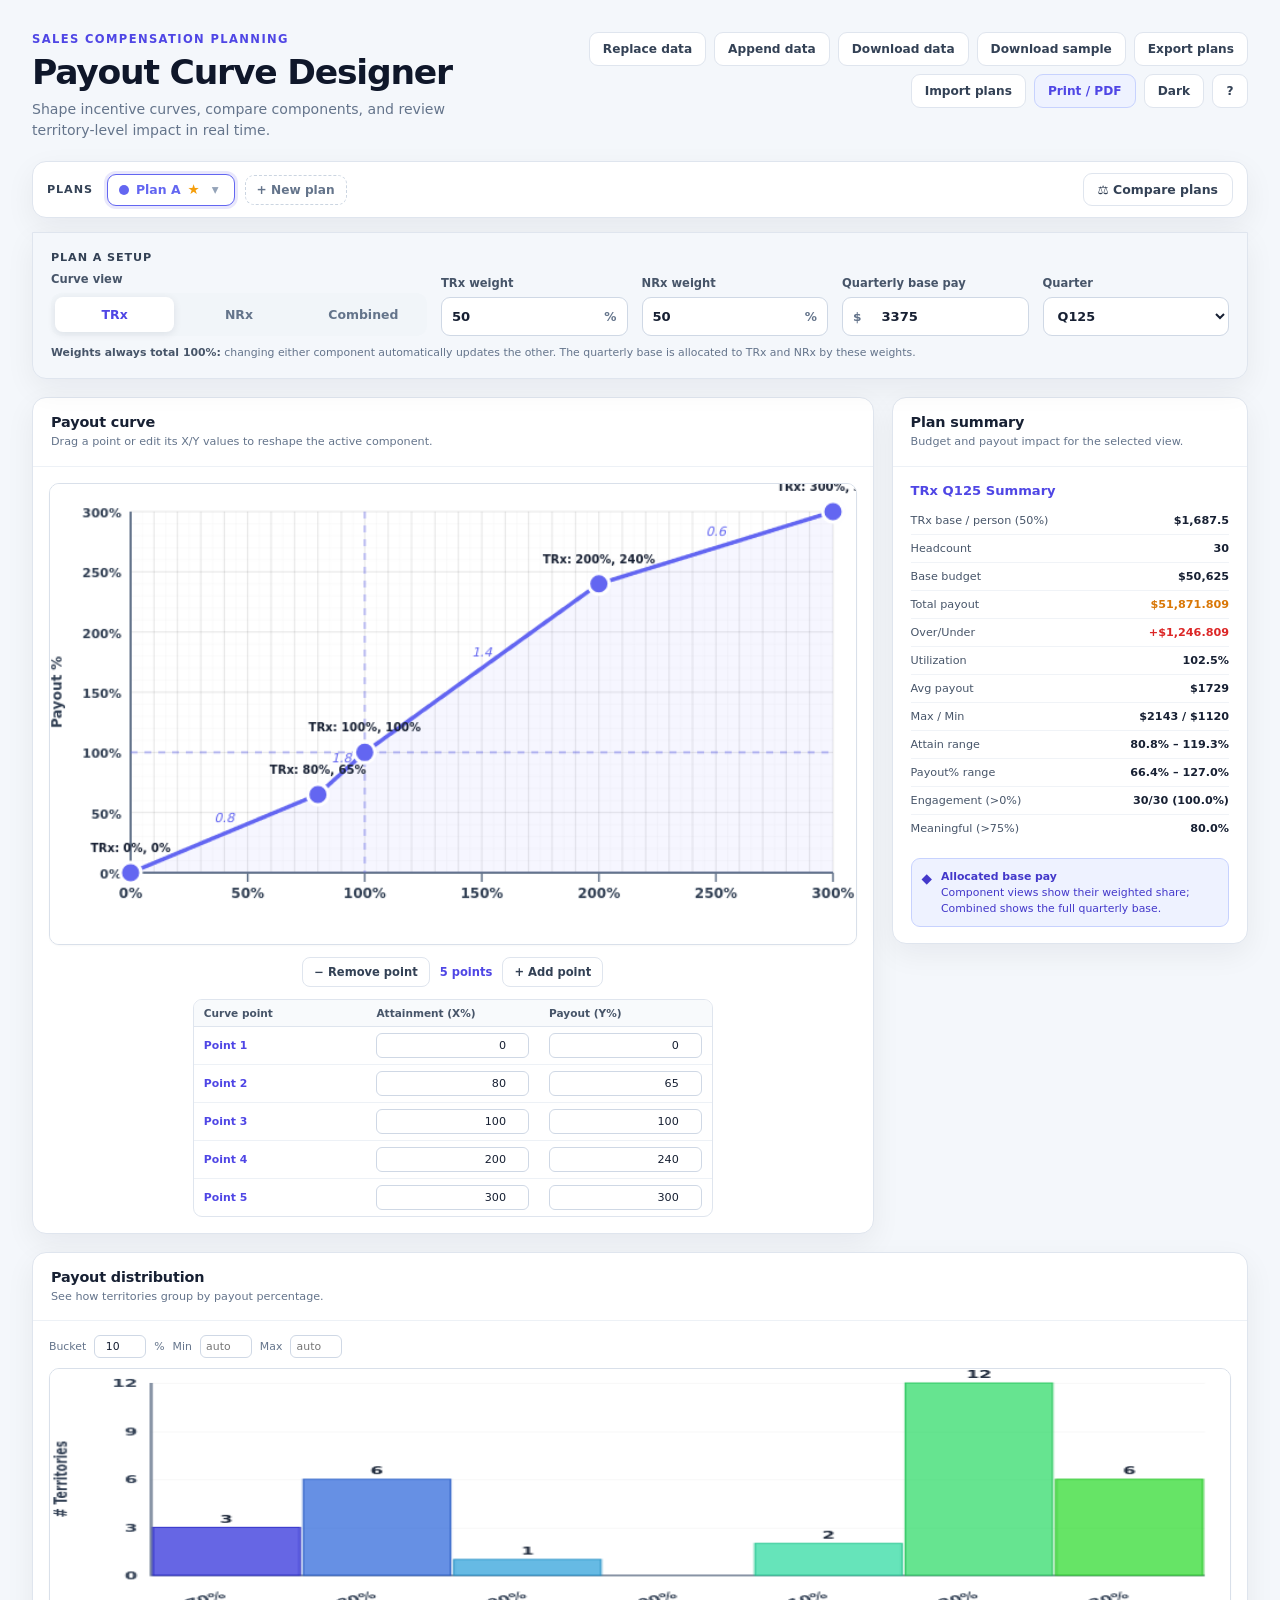
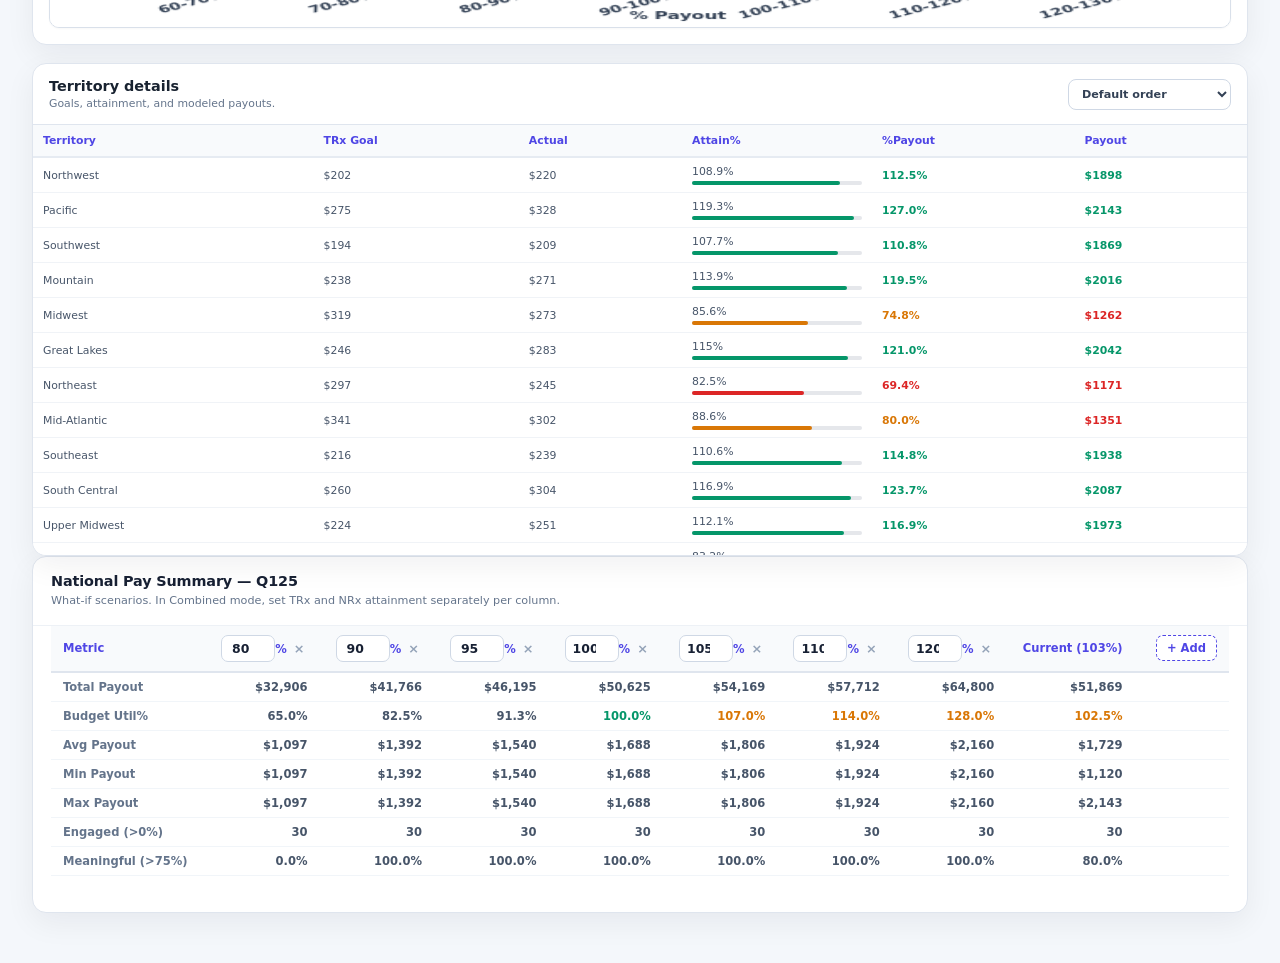
==== commit 1905ed3f: "Histogram: underflow / overflow buckets, sharper text, higher DPR When the user explicitly sets a Mi" ====
--- a/payout.html
+++ b/payout.html
@@ -318,10 +318,18 @@
   body.dark-theme #hoverInfo, body.dark-theme #histoTip { background:rgba(15,23,42,.96); border-color:var(--primary); color:#f1f5f9; }
   body.dark-theme canvas { border-color:#243049; background:#0f172a; }
   body.dark-theme .plan-tab { background:var(--surface-soft); border-color:var(--border); color:#cbd5e1; }
-  body.dark-theme .plan-tab.active { background:var(--primary-soft); border-color:var(--primary); color:#e0e7ff; }
-  body.dark-theme .plan-menu { background:var(--surface); border-color:var(--border); }
+  body.dark-theme .plan-tab.active { background:var(--primary-soft); border-color:var(--primary); color:#e0e7ff; box-shadow:0 0 0 3px rgba(165,180,252,.18); }
+  body.dark-theme .plan-menu { background:var(--surface); border-color:var(--border); box-shadow:0 12px 32px rgba(0,0,0,.55); }
   body.dark-theme .plan-menu button { color:#cbd5e1; }
   body.dark-theme .plan-menu button:hover { background:var(--surface-soft); }
+  /* Make sure inner panel containers, table wrappers, and form controls don't
+     leak their light backgrounds. */
+  body.dark-theme .table-wrap { background:var(--surface); }
+  body.dark-theme tbody tr:hover td { background:#1d2638; }
+  body.dark-theme .dot-controls button { background:var(--surface-soft); color:#cbd5e1; border-color:var(--border); }
+  body.dark-theme .dot-controls button:hover:not(:disabled) { background:#1f2a40; border-color:#475569; }
+  body.dark-theme .dot-inputs { border-color:var(--border); }
+  body.dark-theme .points-table th { background:var(--surface-soft); color:#94a3b8; border-bottom-color:var(--border); }
   body.dark-theme .nps-plan-block { border-top-color:#243049; }
   body.dark-theme .nps-plan-title { color:#f1f5f9; }
   body.dark-theme .delta-row td.zero { color:#64748b; }
@@ -849,7 +857,7 @@
 const ctx = canvas.getContext('2d');
 const hoverInfo = document.getElementById('hoverInfo');
 const W=700, H=400;
-const dpr = Math.min(window.devicePixelRatio || 1, 2);
+const dpr = Math.min(window.devicePixelRatio || 1, 3);
 canvas.width = W * dpr; canvas.height = H * dpr; ctx.scale(dpr, dpr);
 let dragging = -1;
 let draggingSet = null; // 'trx' | 'nrx'
@@ -1358,21 +1366,49 @@
   if (!allPcts.length) allPcts = [0, 100];
   const dataMin = Math.floor(Math.min(...allPcts) / bucketSize) * bucketSize;
   const dataMax = Math.ceil(Math.max(...allPcts) / bucketSize) * bucketSize;
-  const rangeMin = isNaN(hMinVal) ? dataMin : hMinVal;
-  const rangeMax = isNaN(hMaxVal) ? dataMax : hMaxVal;
+  const userSetMin = !isNaN(hMinVal);
+  const userSetMax = !isNaN(hMaxVal);
+  const rangeMin = userSetMin ? hMinVal : dataMin;
+  const rangeMax = userSetMax ? hMaxVal : dataMax;
   const numBuckets = Math.max(1, Math.round((rangeMax - rangeMin) / bucketSize));
   const actualBW = (rangeMax - rangeMin) / numBuckets;
-  return { rangeMin, rangeMax, numBuckets, actualBW };
+  return { rangeMin, rangeMax, numBuckets, actualBW, userSetMin, userSetMax };
 }
 
 function bucketize(entries, range) {
   const buckets = [];
+  // Underflow bucket: territories below the user-set minimum.
+  // Only shown when the user explicitly set Min (otherwise dataMin is the actual minimum
+  // and there's nothing to spill underneath by construction).
+  if (range.userSetMin) {
+    const under = entries.filter(e => e.pct < range.rangeMin);
+    if (under.length > 0) {
+      buckets.push({
+        lo: -Infinity, hi: range.rangeMin,
+        label: '<' + Math.round(range.rangeMin) + '%',
+        isUnderflow: true,
+        count: under.length, territories: under.map(e => e.name)
+      });
+    }
+  }
   for (let i = 0; i < range.numBuckets; i++) {
     const lo = range.rangeMin + i * range.actualBW;
     const hi = range.rangeMin + (i + 1) * range.actualBW;
     const inB = entries.filter(e => e.pct >= lo && e.pct < hi);
     buckets.push({lo, hi, count: inB.length, territories: inB.map(e => e.name)});
   }
+  // Overflow bucket: territories at or above the user-set maximum.
+  if (range.userSetMax) {
+    const over = entries.filter(e => e.pct >= range.rangeMax);
+    if (over.length > 0) {
+      buckets.push({
+        lo: range.rangeMax, hi: Infinity,
+        label: '\u2265' + Math.round(range.rangeMax) + '%',
+        isOverflow: true,
+        count: over.length, territories: over.map(e => e.name)
+      });
+    }
+  }
   return buckets;
 }
 
@@ -1380,10 +1416,14 @@
 // Returns the bars (with screen coordinates) for tooltip lookup.
 function drawHistogramCanvas(canvasEl, width, height, buckets, range, opts) {
   const ctx2 = canvasEl.getContext('2d');
-  const dpr = Math.min(window.devicePixelRatio || 1, 2);
+  // Render at full device pixel ratio (capped at 3) so labels stay crisp on
+  // high-DPI displays. The previous cap of 2 caused soft text on 2.5x/3x screens.
+  const dpr = Math.min(window.devicePixelRatio || 1, 3);
   canvasEl.width = width * dpr; canvasEl.height = height * dpr;
   canvasEl.style.height = height + 'px';
   ctx2.setTransform(dpr, 0, 0, dpr, 0, 0);
+  ctx2.imageSmoothingEnabled = true;
+  ctx2.textBaseline = 'alphabetic';
   ctx2.clearRect(0,0,width,height);
   const cc = chartColors();
   ctx2.fillStyle = cc.canvasBg; ctx2.fillRect(0,0,width,height);
@@ -1392,73 +1432,94 @@
   const PW2 = width - PAD.l - PAD.r;
   const PH2 = height - PAD.t - PAD.b;
 
+  // Drawing uses the actual bucket count (which may include underflow / overflow
+  // buckets added by bucketize when the user has set explicit Min / Max bounds).
+  const numBars = buckets.length;
   const maxCount = Math.max(1, ...buckets.map(b => b.count));
   const yTicks = Math.max(1, Math.ceil(maxCount / 5));
-  const numBuckets = range.numBuckets;
 
   // Grid
   ctx2.strokeStyle = cc.gridSoft; ctx2.lineWidth = 0.5;
   for (let i = 0; i <= maxCount; i += yTicks) {
-    const sy = PAD.t + PH2 - (i / maxCount) * PH2;
+    const sy = Math.round(PAD.t + PH2 - (i / maxCount) * PH2) + 0.5;
     ctx2.beginPath(); ctx2.moveTo(PAD.l, sy); ctx2.lineTo(PAD.l + PW2, sy); ctx2.stroke();
   }
   // Axes
   ctx2.strokeStyle = cc.axis; ctx2.lineWidth = 1.5;
   ctx2.beginPath(); ctx2.moveTo(PAD.l, PAD.t); ctx2.lineTo(PAD.l, PAD.t + PH2); ctx2.lineTo(PAD.l + PW2, PAD.t + PH2); ctx2.stroke();
-  // Y labels
-  ctx2.fillStyle = cc.textMuted; ctx2.font = 'bold 10px system-ui'; ctx2.textAlign = 'right';
+  // Y labels (sharper at 11px bold)
+  ctx2.fillStyle = cc.textMuted; ctx2.font = 'bold 11px system-ui'; ctx2.textAlign = 'right';
   for (let i = 0; i <= maxCount; i += yTicks) {
     const sy = PAD.t + PH2 - (i / maxCount) * PH2;
-    ctx2.fillText(i, PAD.l - 8, sy + 5);
-  }
-  // X labels
-  const labelAngle = numBuckets > 8 ? -Math.PI/3 : -0.5;
-  const labelFont = numBuckets > 12 ? '7px system-ui' : '8px system-ui';
-  ctx2.fillStyle = cc.textMuted; ctx2.font = labelFont; ctx2.textAlign = 'right';
+    ctx2.fillText(i, PAD.l - 8, sy + 4);
+  }
+  // X labels: bigger, bolder, and only rotate when the bars are tight.
+  const labelAngle = numBars > 8 ? -Math.PI/3 : (numBars > 5 ? -0.4 : 0);
+  const labelFont = numBars > 14 ? 'bold 9px system-ui' : 'bold 10px system-ui';
   const bars = [];
-  for (let i = 0; i < numBuckets; i++) {
-    const b = buckets[i], barW = PW2 / numBuckets, sx = PAD.l + i * barW;
+  // Stash colors so the helper closure below stays cheap to call.
+  const _opts = opts || {};
+  for (let i = 0; i < numBars; i++) {
+    const b = buckets[i], barW = PW2 / numBars, sx = PAD.l + i * barW;
     const barH = (b.count / maxCount) * PH2, sy = PAD.t + PH2 - barH;
-    const hue = opts.color ? null : (240 - ((b.lo - range.rangeMin) / (range.rangeMax - range.rangeMin || 1)) * 120);
-    if (opts.color) {
-      ctx2.fillStyle = b.count > 0 ? hexToRgba(opts.color, 0.7) : cc.barEmptyFill;
+    // Color: regular buckets get the gradient hue; underflow/overflow get a flat
+    // amber tone so they read as "out-of-band" at a glance.
+    const isOOB = b.isUnderflow || b.isOverflow;
+    let fillColor, strokeColor;
+    if (isOOB) {
+      fillColor = b.count > 0 ? 'rgba(245,158,11,0.7)' : cc.barEmptyFill;
+      strokeColor = 'rgba(217,119,6,0.9)';
+    } else if (_opts.color) {
+      fillColor = b.count > 0 ? hexToRgba(_opts.color, 0.75) : cc.barEmptyFill;
+      strokeColor = hexToRgba(_opts.color, 0.95);
     } else {
-      ctx2.fillStyle = b.count > 0 ? `hsla(${hue},70%,55%,0.75)` : cc.barEmptyFill;
+      const hue = 240 - (i / Math.max(1, numBars - 1)) * 120;
+      fillColor = b.count > 0 ? `hsla(${hue},70%,55%,0.78)` : cc.barEmptyFill;
+      strokeColor = `hsla(${hue},70%,45%,0.85)`;
     }
+    ctx2.fillStyle = fillColor;
     ctx2.fillRect(sx + 1, sy, barW - 2, barH);
     if (b.count > 0) {
-      ctx2.strokeStyle = opts.color ? hexToRgba(opts.color, 0.9) : `hsla(${hue},70%,45%,0.8)`;
-      ctx2.lineWidth = 1;
+      ctx2.strokeStyle = strokeColor; ctx2.lineWidth = 1;
       ctx2.strokeRect(sx + 1, sy, barW - 2, barH);
     }
     bars.push({...b, screenX: sx, screenW: barW, canvas: canvasEl});
+
     ctx2.save();
-    ctx2.translate(sx + barW/2, PAD.t + PH2 + (opts.compact ? 14 : 20));
+    ctx2.translate(sx + barW/2, PAD.t + PH2 + (opts.compact ? 16 : 22));
     ctx2.rotate(labelAngle);
-    ctx2.fillStyle = cc.textMuted; ctx2.textAlign = 'right';
-    const loLabel = numBuckets <= 10 ? Math.round(b.lo) : b.lo.toFixed(1);
-    const hiLabel = numBuckets <= 10 ? Math.round(b.hi) : b.hi.toFixed(1);
-    ctx2.fillText(loLabel + '-' + hiLabel + '%', 0, 0);
+    ctx2.fillStyle = isOOB ? '#d97706' : cc.textMuted;
+    ctx2.font = labelFont;
+    ctx2.textAlign = labelAngle === 0 ? 'center' : 'right';
+    let xLabel;
+    if (b.label) {
+      xLabel = b.label;
+    } else if (numBars <= 10) {
+      xLabel = Math.round(b.lo) + '-' + Math.round(b.hi) + '%';
+    } else {
+      xLabel = b.lo.toFixed(1) + '-' + b.hi.toFixed(1) + '%';
+    }
+    ctx2.fillText(xLabel, 0, 0);
     ctx2.restore();
   }
   // Axis titles (skip in compact mode to save space)
   if (!opts.compact) {
-    ctx2.fillStyle = cc.textMuted; ctx2.font = 'bold 10px system-ui'; ctx2.textAlign = 'center';
-    ctx2.fillText('% Payout', PAD.l + PW2/2, PAD.t + PH2 + 36);
+    ctx2.fillStyle = cc.textMuted; ctx2.font = 'bold 11px system-ui'; ctx2.textAlign = 'center';
+    ctx2.fillText('% Payout', PAD.l + PW2/2, PAD.t + PH2 + 44);
     ctx2.save();
-    ctx2.translate(8, PAD.t + PH2/2);
+    ctx2.translate(10, PAD.t + PH2/2);
     ctx2.rotate(-Math.PI/2);
-    ctx2.fillStyle = cc.textMuted; ctx2.font = 'bold 10px system-ui'; ctx2.textAlign = 'center';
+    ctx2.fillStyle = cc.textMuted; ctx2.font = 'bold 11px system-ui'; ctx2.textAlign = 'center';
     ctx2.fillText('# Territories', 0, 0);
     ctx2.restore();
   }
-  // Count labels
-  ctx2.fillStyle = cc.textStrong; ctx2.font = 'bold 10px system-ui'; ctx2.textAlign = 'center';
-  for (let i = 0; i < numBuckets; i++) {
+  // Count labels (bold above each bar)
+  ctx2.fillStyle = cc.textStrong; ctx2.font = 'bold 11px system-ui'; ctx2.textAlign = 'center';
+  for (let i = 0; i < numBars; i++) {
     const b = buckets[i];
     if (b.count > 0) {
-      const barW = PW2/numBuckets, sx = PAD.l + i * barW, barH = (b.count/maxCount) * PH2, sy = PAD.t + PH2 - barH;
-      ctx2.fillText(b.count, sx + barW/2, sy - 4);
+      const barW = PW2/numBars, sx = PAD.l + i * barW, barH = (b.count/maxCount) * PH2, sy = PAD.t + PH2 - barH;
+      ctx2.fillText(b.count, sx + barW/2, sy - 5);
     }
   }
   return bars;
@@ -1518,8 +1579,10 @@
 function attachHistoMouseHandler(c) {
   c.addEventListener('mousemove', e => {
     const rect = c.getBoundingClientRect();
-    // Convert mouse X to canvas-internal X (factor in CSS scaling and dpr)
-    const dpr = window.devicePixelRatio || 1;
+    // Convert mouse X to canvas-internal X (factor in CSS scaling and dpr).
+    // Match the cap used in drawHistogramCanvas so hit-testing stays consistent
+    // on screens where window.devicePixelRatio > 3.
+    const dpr = Math.min(window.devicePixelRatio || 1, 3);
     const internalW = c.width / dpr;
     const sx = (e.clientX - rect.left) * (internalW / rect.width);
     const area = document.querySelector('.histo-canvas-area');
@@ -1531,7 +1594,8 @@
       histoTip.style.top  = (e.clientY - areaRect.top - 10) + 'px';
       const names = hit.territories.length > 12 ? hit.territories.slice(0,12).join(', ') + '...' : hit.territories.join(', ');
       const planLabel = hit.planName ? `<b style="color:#cbd5e1">${escapeHtml(hit.planName)}</b><br>` : '';
-      histoTip.innerHTML = `${planLabel}<b>${Math.round(hit.lo)}-${Math.round(hit.hi)}%</b> (${hit.count})<br>${names}`;
+      const rangeLabel = hit.label || `${Math.round(hit.lo)}-${Math.round(hit.hi)}%`;
+      histoTip.innerHTML = `${planLabel}<b>${rangeLabel}</b> (${hit.count})<br>${names}`;
     } else {
       histoTip.style.display = 'none';
     }
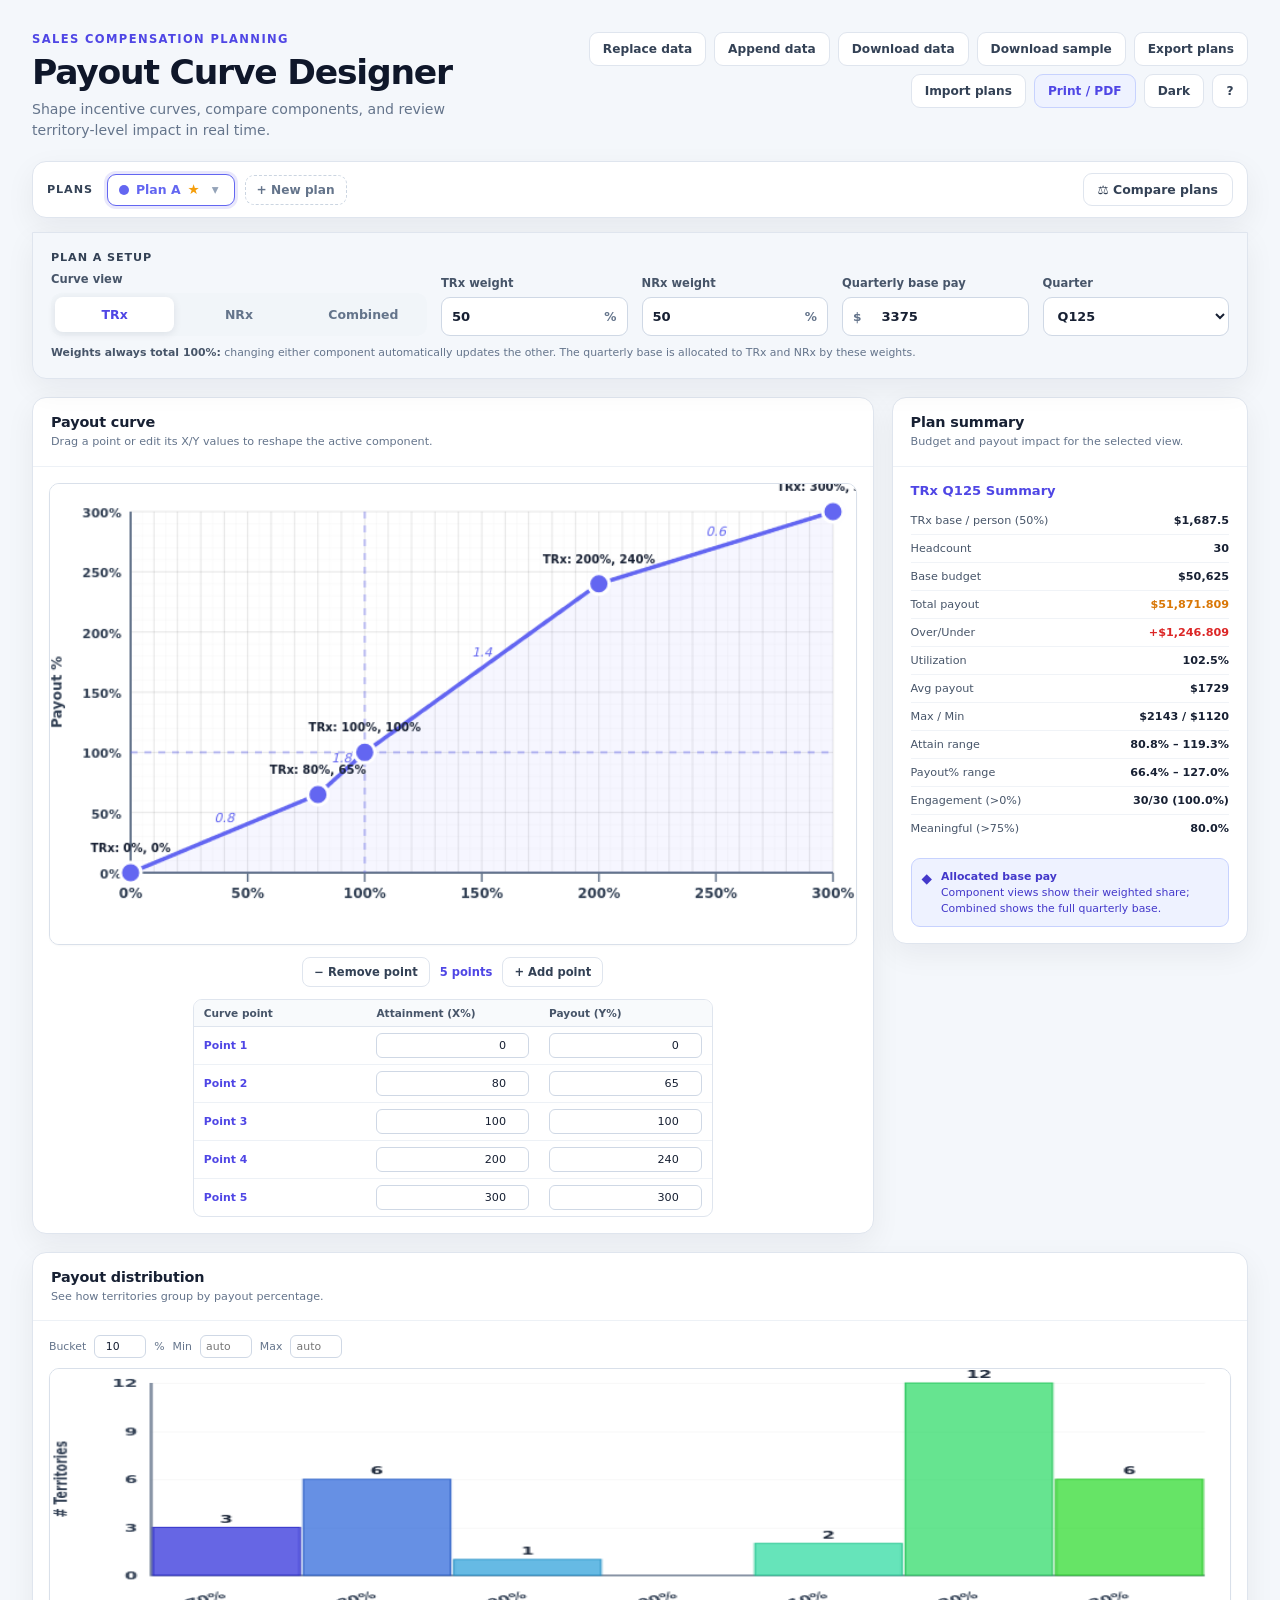
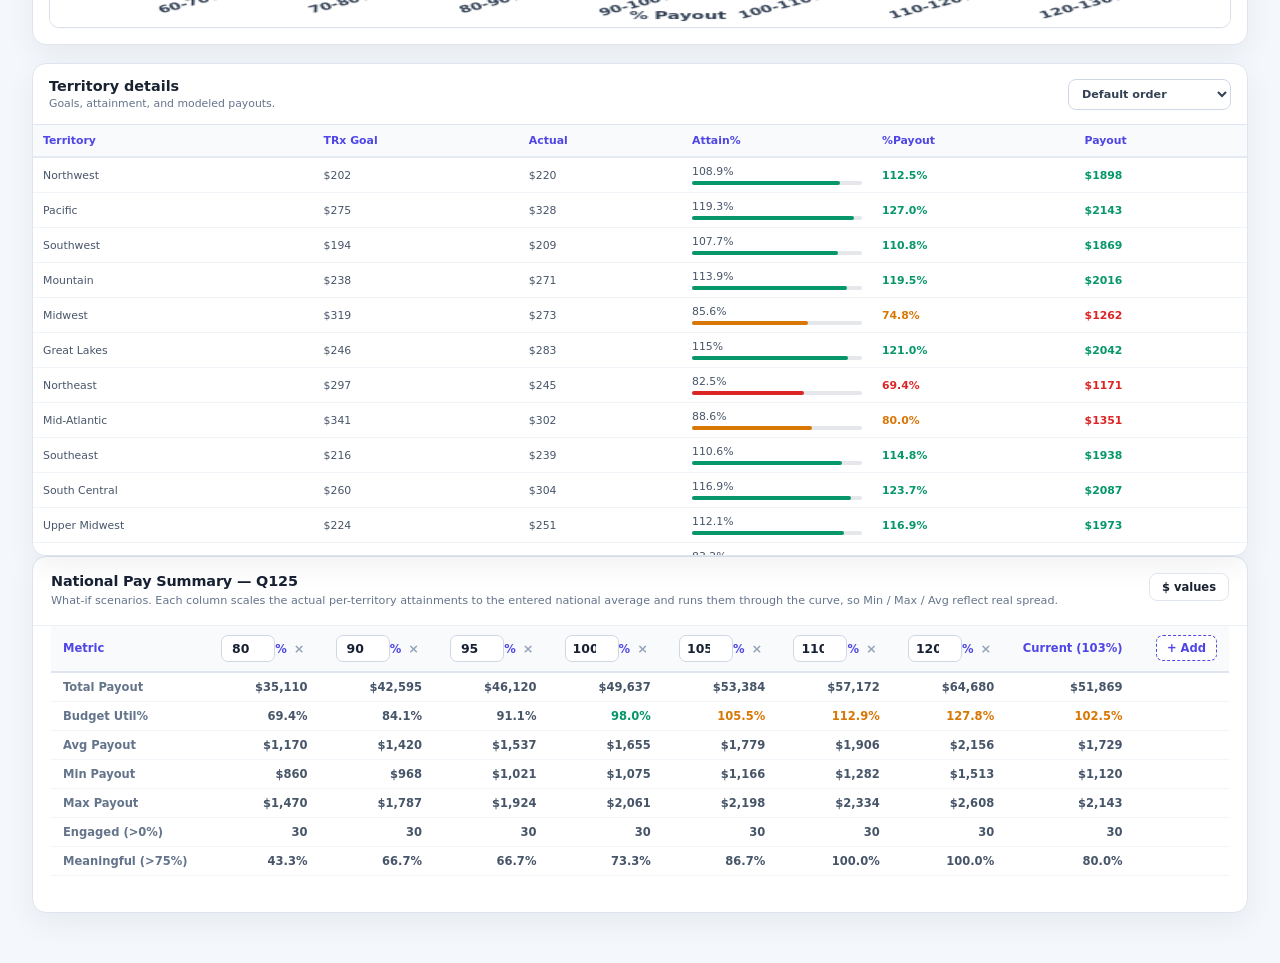
==== commit a7c156c3: "NPS: indexed-distribution scenarios + $/% value toggle Two changes to the National Pay Summary that " ====
--- a/payout.html
+++ b/payout.html
@@ -132,6 +132,12 @@
   .nps-panel .nps-table td:first-child { text-align:left; font-weight:700; color:var(--muted); }
   .nps-panel .nps-table tr:hover td { background:var(--surface-soft); }
   .nps-panel .nps-table .good { color:var(--green); } .nps-panel .nps-table .warn { color:var(--amber); } .nps-panel .nps-table .bad { color:var(--red); }
+  .nps-toolbar { display:flex; align-items:center; gap:8px; flex-shrink:0; }
+  .nps-toolbar .ghost-btn { border:1px solid var(--border); background:var(--surface); color:var(--text); padding:6px 12px; border-radius:8px; font-size:.72rem; font-weight:700; cursor:pointer; transition:all .15s ease; white-space:nowrap; }
+  .nps-toolbar .ghost-btn:hover { border-color:var(--primary); color:var(--primary); background:var(--primary-soft); }
+  .nps-toolbar .ghost-btn:focus-visible { outline:none; border-color:var(--primary); box-shadow:0 0 0 3px rgba(79,70,229,.18); }
+  body.dark-theme .nps-toolbar .ghost-btn { background:#1c2542; border-color:#334466; color:#e2e8f0; }
+  body.dark-theme .nps-toolbar .ghost-btn:hover { border-color:var(--primary); background:rgba(79,70,229,.18); }
 
   /* Plans bar */
   .plans-bar { display:flex; align-items:center; justify-content:space-between; gap:14px; margin-bottom:14px; padding:11px 14px; background:var(--surface); border:1px solid var(--border); border-radius:var(--radius); box-shadow:var(--shadow); flex-wrap:wrap; }
@@ -371,6 +377,7 @@
     .dot-controls, .dot-inputs,
     .setup-card,
     .nps-add, .nps-remove,
+    .nps-toolbar,
     .histo-header,
     .table-header-row select,
     .panel-header p,
@@ -522,7 +529,15 @@
   </main>
 
   <section class="panel nps-panel" id="npsSection" style="display:none" aria-labelledby="npsHeading">
-    <div class="panel-header"><div><h2 id="npsHeading">National Pay Summary — <span id="npsQuarter"></span></h2><p>What-if scenarios. In Combined mode, set TRx and NRx attainment separately per column.</p></div></div>
+    <div class="panel-header">
+      <div>
+        <h2 id="npsHeading">National Pay Summary — <span id="npsQuarter"></span></h2>
+        <p>What-if scenarios. Each column scales the actual per-territory attainments to the entered national average and runs them through the curve, so Min / Max / Avg reflect real spread.</p>
+      </div>
+      <div class="nps-toolbar" role="group" aria-label="National Pay Summary display options">
+        <button id="npsValueModeBtn" class="ghost-btn" type="button" onclick="toggleNpsValueMode()" title="Switch payout rows between dollars and curve %">$ values</button>
+      </div>
+    </div>
     <div style="overflow-x:auto;padding:0 18px 18px"><table class="nps-table" id="npsTable"></table></div>
     <div id="npsMulti" style="padding:0 18px 18px"></div>
   </section>
@@ -1604,9 +1619,27 @@
 }
 
 let npsAttainments = [{trx:80,nrx:80},{trx:90,nrx:90},{trx:95,nrx:95},{trx:100,nrx:100},{trx:105,nrx:105},{trx:110,nrx:110},{trx:120,nrx:120}];
+// 'dollar'  -> Avg/Min/Max payout rows show $ amounts
+// 'percent' -> Avg/Min/Max payout rows show curve % values
+let npsValueMode = 'dollar';
+const NPS_VALUE_MODE_KEY = 'pharma.npsValueMode.v1';
+try { const v = localStorage.getItem(NPS_VALUE_MODE_KEY); if (v === 'dollar' || v === 'percent') npsValueMode = v; } catch (e) {}
+
 function addNpsColumn(){npsAttainments.push({trx:100,nrx:100});savePlans();renderNPS();}
 function removeNpsColumn(i){if(npsAttainments.length>1){npsAttainments.splice(i,1);savePlans();renderNPS();}}
 function updateNpsAttainment(i,field,v){const n=parseInt(v);if(!isNaN(n)&&n>=0&&n<=300)npsAttainments[i][field]=n;savePlans();renderNPS();}
+function toggleNpsValueMode(){
+  npsValueMode = npsValueMode === 'dollar' ? 'percent' : 'dollar';
+  try { localStorage.setItem(NPS_VALUE_MODE_KEY, npsValueMode); } catch (e) {}
+  syncNpsValueModeBtn();
+  renderNPS();
+}
+function syncNpsValueModeBtn(){
+  const btn = document.getElementById('npsValueModeBtn');
+  if (!btn) return;
+  btn.textContent = npsValueMode === 'dollar' ? '$ values' : '% values';
+  btn.setAttribute('aria-pressed', npsValueMode === 'percent' ? 'true' : 'false');
+}
 
 function buildNPSTableInnerHTML(plan, qData) {
   const isComb = componentMode === 'combined';
@@ -1617,41 +1650,108 @@
   const B = displayBasePayForPlan(plan, componentMode);
   const N = qData.length;
   const budget = B * N;
-  const payout = (a) => {
-    if (componentMode === 'nrx') return planNrxPct(plan, a.nrx);
-    if (isComb) return planTrxPct(plan, a.trx) * trxW + planNrxPct(plan, a.nrx) * nrxW;
-    return planTrxPct(plan, a.trx);
+  const inPct = npsValueMode === 'percent';
+
+  // Per-territory actual attainments. Scenario columns scale these to the
+  // entered national-average attainment (instead of pretending every territory
+  // hit the same number) so Min / Max / Avg surface real spread.
+  const real = qData.map(d => ({
+    ta: d.trxGoal ? d.trxActual / d.trxGoal * 100 : 0,
+    na: d.nrxGoal ? d.nrxActual / d.nrxGoal * 100 : 0
+  }));
+  const avgTrxActual = real.reduce((s,r)=>s+r.ta, 0) / Math.max(1, N);
+  const avgNrxActual = real.reduce((s,r)=>s+r.na, 0) / Math.max(1, N);
+
+  // Curve payout % for a (ta, na) pair, respecting current component mode.
+  const payPct = (ta, na) => {
+    if (componentMode === 'nrx') return planNrxPct(plan, na);
+    if (isComb) return planTrxPct(plan, ta) * trxW + planNrxPct(plan, na) * nrxW;
+    return planTrxPct(plan, ta);
   };
+
+  // Build each scenario column by indexing the actual distribution to the
+  // entered national attainment. If the actual avg for a component is 0 there
+  // is no distribution to scale, so we fall back to "everyone hit X" for that
+  // component (matches the old uniform behavior).
   const sc = npsAttainments.map(a => {
-    const p = payout(a), t = B * (p/100) * N;
-    return { t, budgetUtil: t/budget*100, avg: B*(p/100), min: B*(p/100), max: B*(p/100), eng: p>0?N:0, mean: p>75?100:0 };
+    const sTrx = avgTrxActual > 0 ? (a.trx / avgTrxActual) : null;
+    const sNrx = avgNrxActual > 0 ? (a.nrx / avgNrxActual) : null;
+    const perTerr = real.map(r => {
+      const scTa = sTrx === null ? a.trx : r.ta * sTrx;
+      const scNa = sNrx === null ? a.nrx : r.na * sNrx;
+      const p = payPct(scTa, scNa);
+      return { p, pay: B * (p/100) };
+    });
+    const t   = perTerr.reduce((s,r)=>s+r.pay, 0);
+    const ps  = perTerr.map(r=>r.p);
+    const pys = perTerr.map(r=>r.pay);
+    return {
+      t,
+      budgetUtil: t/budget*100,
+      avg:    t/N,
+      min:    Math.min(...pys),
+      max:    Math.max(...pys),
+      avgPct: ps.reduce((s,p)=>s+p,0)/N,
+      minPct: Math.min(...ps),
+      maxPct: Math.max(...ps),
+      eng:    ps.filter(p=>p>0).length,
+      mean:   ps.filter(p=>p>75).length / N * 100
+    };
   });
-  const ac = qData.map(d => {
-    const ta = d.trxGoal ? d.trxActual/d.trxGoal*100 : 0;
-    const na = d.nrxGoal ? d.nrxActual/d.nrxGoal*100 : 0;
-    const tp = planTrxPct(plan, ta), np = planNrxPct(plan, na);
+
+  // "Current" column = each territory at its real, unscaled attainment.
+  const ac = real.map(r => {
+    const tp = planTrxPct(plan, r.ta), np = planNrxPct(plan, r.na);
     let p, att;
-    if (componentMode === 'nrx') { p = np; att = na; }
-    else if (isComb) { p = tp*trxW + np*nrxW; att = (ta+na)/2; }
-    else { p = tp; att = ta; }
-    return { p, att, pay: B*(p/100), ta, na };
+    if (componentMode === 'nrx') { p = np; att = r.na; }
+    else if (isComb) { p = tp*trxW + np*nrxW; att = (r.ta+r.na)/2; }
+    else { p = tp; att = r.ta; }
+    return { p, att, pay: B*(p/100), ta: r.ta, na: r.na };
   });
   const ct = ac.reduce((s,r)=>s+r.pay, 0);
   const cps = ac.map(r=>r.p);
+  const cpys = ac.map(r=>r.pay);
   const avgAttain = ac.reduce((s,r)=>s+r.att, 0) / N;
-  const avgTrxAtt = ac.reduce((s,r)=>s+r.ta, 0) / N;
-  const avgNrxAtt = ac.reduce((s,r)=>s+r.na, 0) / N;
-  const cur = { t: ct, bu: ct/budget*100, avg: ct/N, min: Math.min(...ac.map(r=>r.pay)), max: Math.max(...ac.map(r=>r.pay)), eng: cps.filter(p=>p>0).length, mean: (cps.filter(p=>p>75).length/N*100) };
+  const cur = {
+    t: ct, bu: ct/budget*100,
+    avg:    ct/N,
+    min:    Math.min(...cpys),
+    max:    Math.max(...cpys),
+    avgPct: cps.reduce((s,p)=>s+p,0)/N,
+    minPct: Math.min(...cps),
+    maxPct: Math.max(...cps),
+    eng:    cps.filter(p=>p>0).length,
+    mean:   (cps.filter(p=>p>75).length/N*100)
+  };
+
+  // Formatters
+  const fmt$ = v => '$' + Math.round(v).toLocaleString();
+  const fmtPct = v => v.toFixed(1) + '%';
+  const payoutLabelSuffix = inPct ? ' %' : '';
+  const payoutFmt = inPct ? fmtPct : fmt$;
+  const pickAvg = inPct ? (s=>s.avgPct) : (s=>s.avg);
+  const pickMin = inPct ? (s=>s.minPct) : (s=>s.min);
+  const pickMax = inPct ? (s=>s.maxPct) : (s=>s.max);
+
   const rs = [
-    {l:'Total Payout', v:sc.map(s=>s.t), f:v=>'$'+Math.round(v).toLocaleString()},
-    {l:'Budget Util%', v:sc.map(s=>s.budgetUtil), f:v=>v.toFixed(1)+'%', c:v=>v>100?'warn':(v>95?'good':'')},
-    {l:'Avg Payout', v:sc.map(s=>s.avg), f:v=>'$'+Math.round(v).toLocaleString()},
-    {l:'Min Payout', v:sc.map(s=>s.min), f:v=>'$'+Math.round(v).toLocaleString()},
-    {l:'Max Payout', v:sc.map(s=>s.max), f:v=>'$'+Math.round(v).toLocaleString()},
-    {l:'Engaged (>0%)', v:sc.map(s=>s.eng), f:v=>v.toFixed(0)},
-    {l:'Meaningful (>75%)', v:sc.map(s=>s.mean), f:v=>v.toFixed(1)+'%'}
+    {l:'Total Payout',                v:sc.map(s=>s.t),          f:fmt$},
+    {l:'Budget Util%',                v:sc.map(s=>s.budgetUtil), f:fmtPct, c:v=>v>100?'warn':(v>95?'good':'')},
+    {l:'Avg Payout' + payoutLabelSuffix, v:sc.map(pickAvg),      f:payoutFmt},
+    {l:'Min Payout' + payoutLabelSuffix, v:sc.map(pickMin),      f:payoutFmt},
+    {l:'Max Payout' + payoutLabelSuffix, v:sc.map(pickMax),      f:payoutFmt},
+    {l:'Engaged (>0%)',               v:sc.map(s=>s.eng),        f:v=>v.toFixed(0)},
+    {l:'Meaningful (>75%)',           v:sc.map(s=>s.mean),       f:fmtPct}
   ];
-  const cv = [cur.t, cur.bu, cur.avg, cur.min, cur.max, cur.eng, cur.mean];
+  const cv = [
+    cur.t,
+    cur.bu,
+    inPct ? cur.avgPct : cur.avg,
+    inPct ? cur.minPct : cur.min,
+    inPct ? cur.maxPct : cur.max,
+    cur.eng,
+    cur.mean
+  ];
+
   let h = '<thead><tr><th>Metric</th>';
   sc.forEach((s,i) => {
     const a = npsAttainments[i];
@@ -1660,12 +1760,14 @@
     if (npsAttainments.length > 1) h += ` <button class=nps-remove onclick="removeNpsColumn(${i})" title=Remove>×</button>`;
     h += '</th>';
   });
-  h += isComb ? `<th>Current (T:${Math.round(avgTrxAtt)}% N:${Math.round(avgNrxAtt)}%)</th>` : `<th>Current (${Math.round(avgAttain)}%)</th>`;
+  h += isComb
+    ? `<th>Current (T:${Math.round(avgTrxActual)}% N:${Math.round(avgNrxActual)}%)</th>`
+    : `<th>Current (${Math.round(avgAttain)}%)</th>`;
   h += `<th><button class=nps-add onclick=addNpsColumn()>+ Add</button></th></tr></thead><tbody>`;
-  rs.forEach(r => {
+  rs.forEach((r, idx) => {
     h += '<tr><td>'+r.l+'</td>';
     r.v.forEach(v => { const cl = r.c ? r.c(v) : ''; h += '<td class='+cl+'>'+r.f(v)+'</td>'; });
-    const cv2 = cv[rs.indexOf(r)], cl2 = r.c ? r.c(cv2) : '';
+    const cv2 = cv[idx], cl2 = r.c ? r.c(cv2) : '';
     h += '<td class='+cl2+'>'+r.f(cv2)+'</td><td></td></tr>';
   });
   h += '</tbody>';
@@ -1673,6 +1775,7 @@
 }
 
 function renderNPS() {
+  syncNpsValueModeBtn();
   const q = document.getElementById('quarterSelect').value;
   document.getElementById('npsQuarter').textContent = q;
   const qData = quarterlyData.filter(d => d.quarter === q);
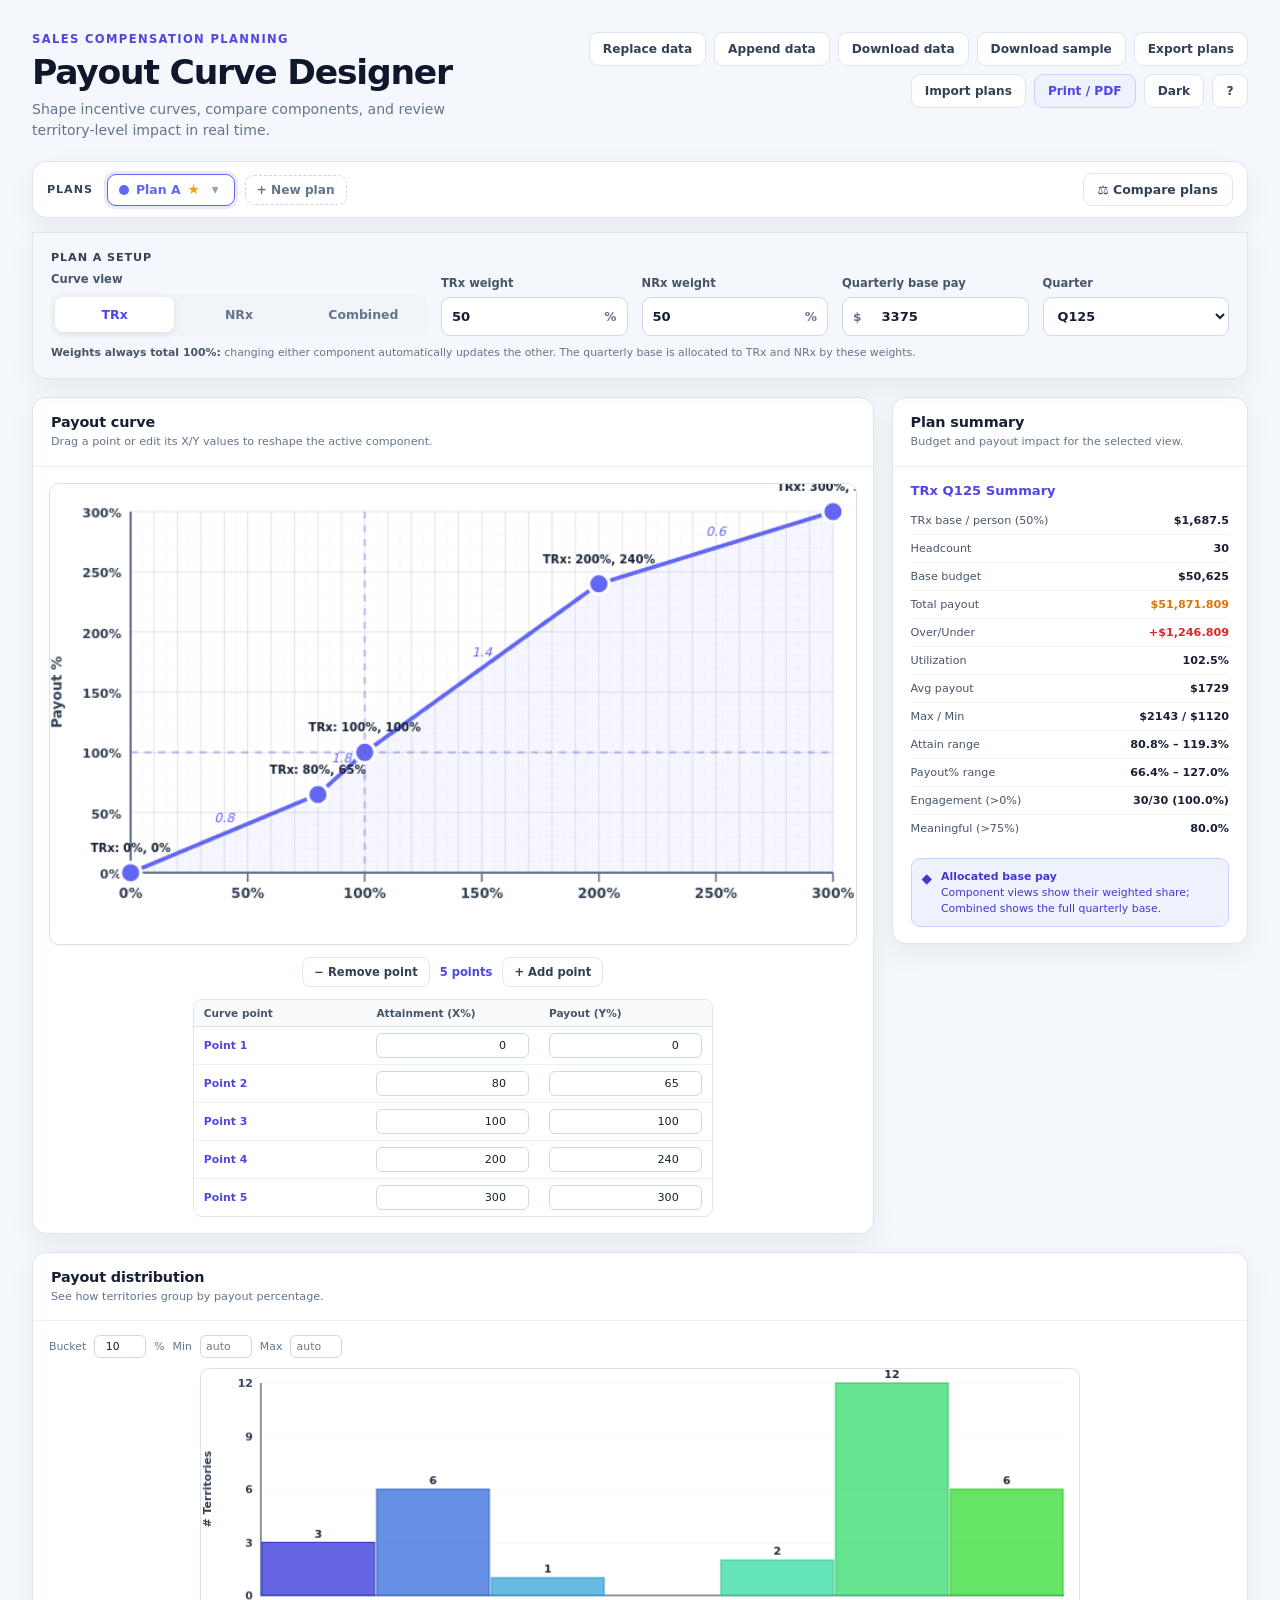
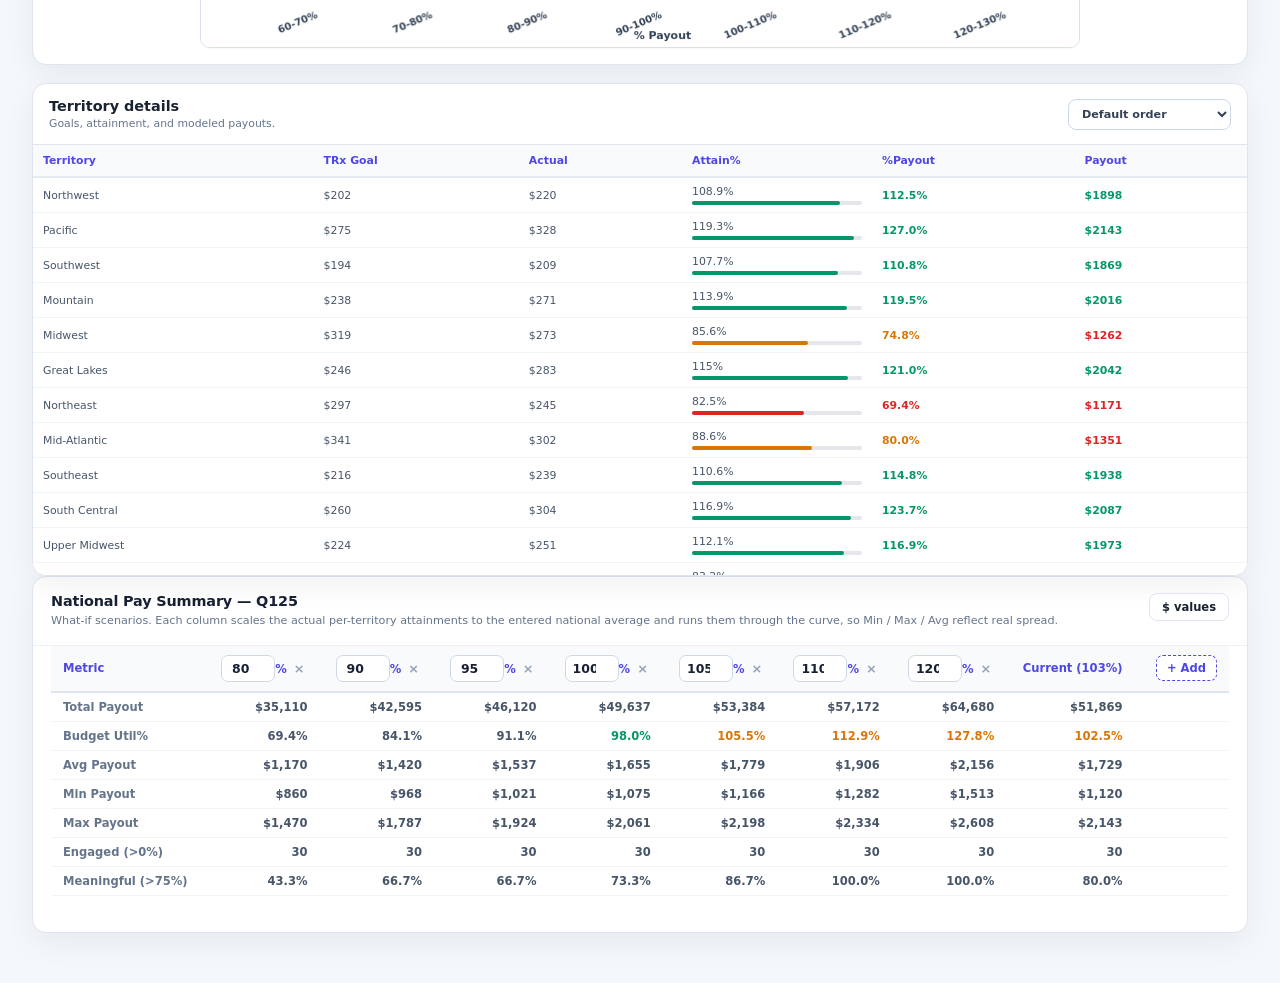
==== commit ceae7d23: "Histogram: cap and center single-plan width, redraw on resize The Payout-distribution chart in singl" ====
--- a/payout.html
+++ b/payout.html
@@ -222,6 +222,11 @@
   .summary-card .delta-line .delta-val.up { color:var(--red); }
   .summary-card .delta-line .delta-val.down { color:var(--green); }
 
+  /* Single-plan histogram: cap width and center, otherwise the global
+     `canvas { width:100% }` rule stretches it across the whole panel
+     and the bars look distorted on wide screens. */
+  .histo-single-wrap { display:flex; justify-content:center; align-items:flex-start; width:100%; }
+  .histo-single-wrap canvas { width:auto; max-width:100%; }
   .histo-multiples { display:grid; gap:14px; }
   .histo-multiples.cols-2 { grid-template-columns:repeat(2,minmax(0,1fr)); }
   .histo-multiples.cols-3 { grid-template-columns:repeat(3,minmax(0,1fr)); }
@@ -1562,10 +1567,21 @@
   histoBars = [];
 
   if (!compareMode) {
-    container.innerHTML = '<canvas id="histoCanvas"></canvas>';
+    // Center the canvas inside a wrapper and cap its width. Without this, the
+    // global `canvas { width:100% }` rule stretches the chart across the full
+    // panel on wide screens, distorting the bars.
+    container.innerHTML = '<div class="histo-single-wrap"><canvas id="histoCanvas"></canvas></div>';
     const c = container.querySelector('canvas');
+    const wrap = container.firstElementChild;
+    const SINGLE_HISTO_MAX_W = 880;
+    const SINGLE_HISTO_MIN_W = 420;
+    const SINGLE_HISTO_H = 280;
+    const wrapW = wrap.getBoundingClientRect().width || 700;
+    const cssW = Math.min(SINGLE_HISTO_MAX_W, Math.max(SINGLE_HISTO_MIN_W, Math.round(wrapW)));
+    c.style.width = cssW + 'px';
+    c.style.height = SINGLE_HISTO_H + 'px';
     const buckets = bucketize(entriesPerPlan[0], range);
-    const bars = drawHistogramCanvas(c, 700, 260, buckets, range, { compact: false });
+    const bars = drawHistogramCanvas(c, cssW, SINGLE_HISTO_H, buckets, range, { compact: false });
     histoBars = bars;
     attachHistoMouseHandler(c);
   } else {
@@ -2276,6 +2292,14 @@
   }
 });
 
+// Re-fit the histogram when the window is resized so single-plan mode keeps
+// the canvas at the right CSS width (and compare-mode multiples re-flow).
+let _histoResizeT = null;
+window.addEventListener('resize', () => {
+  if (_histoResizeT) clearTimeout(_histoResizeT);
+  _histoResizeT = setTimeout(() => { try { drawHistogram(); } catch (e) {} }, 120);
+});
+
 // ── Keyboard shortcuts ──
 function showShortcutsHelp() {
   const o = document.getElementById('shortcutsOverlay');
